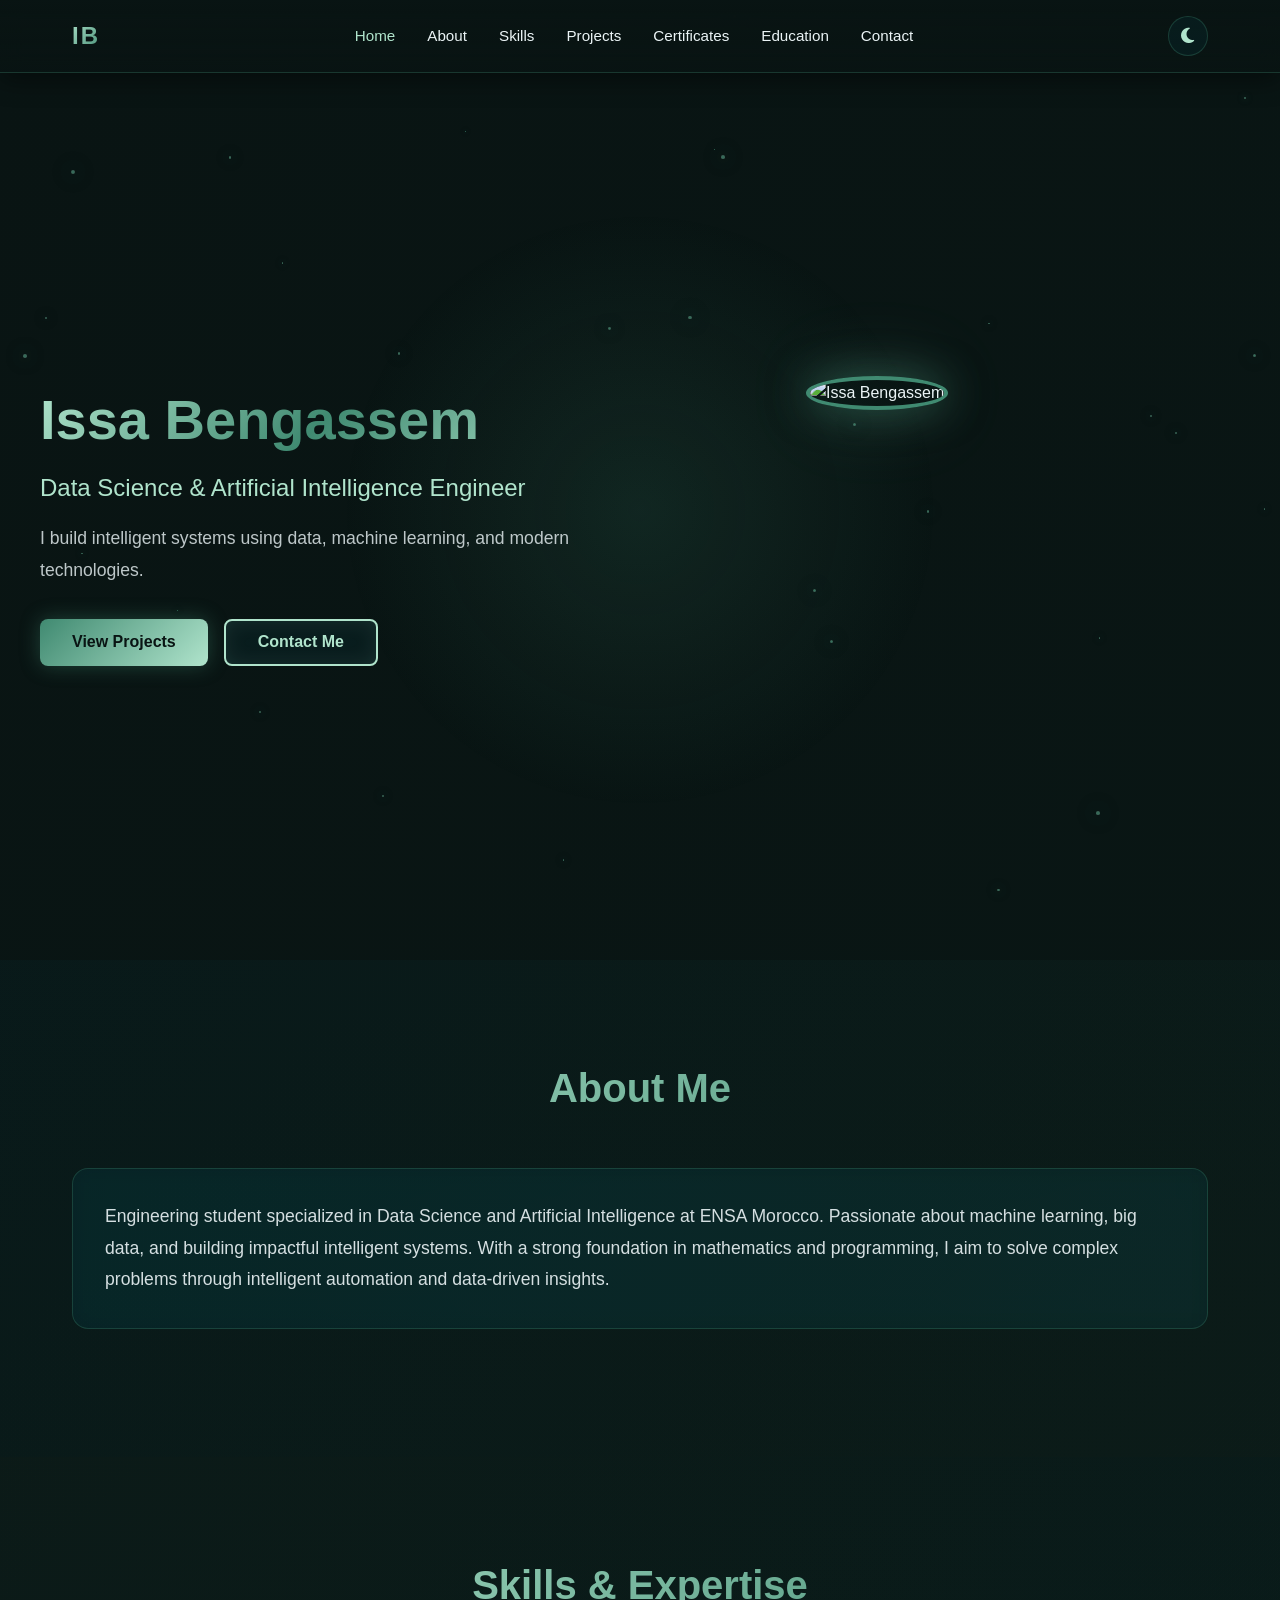
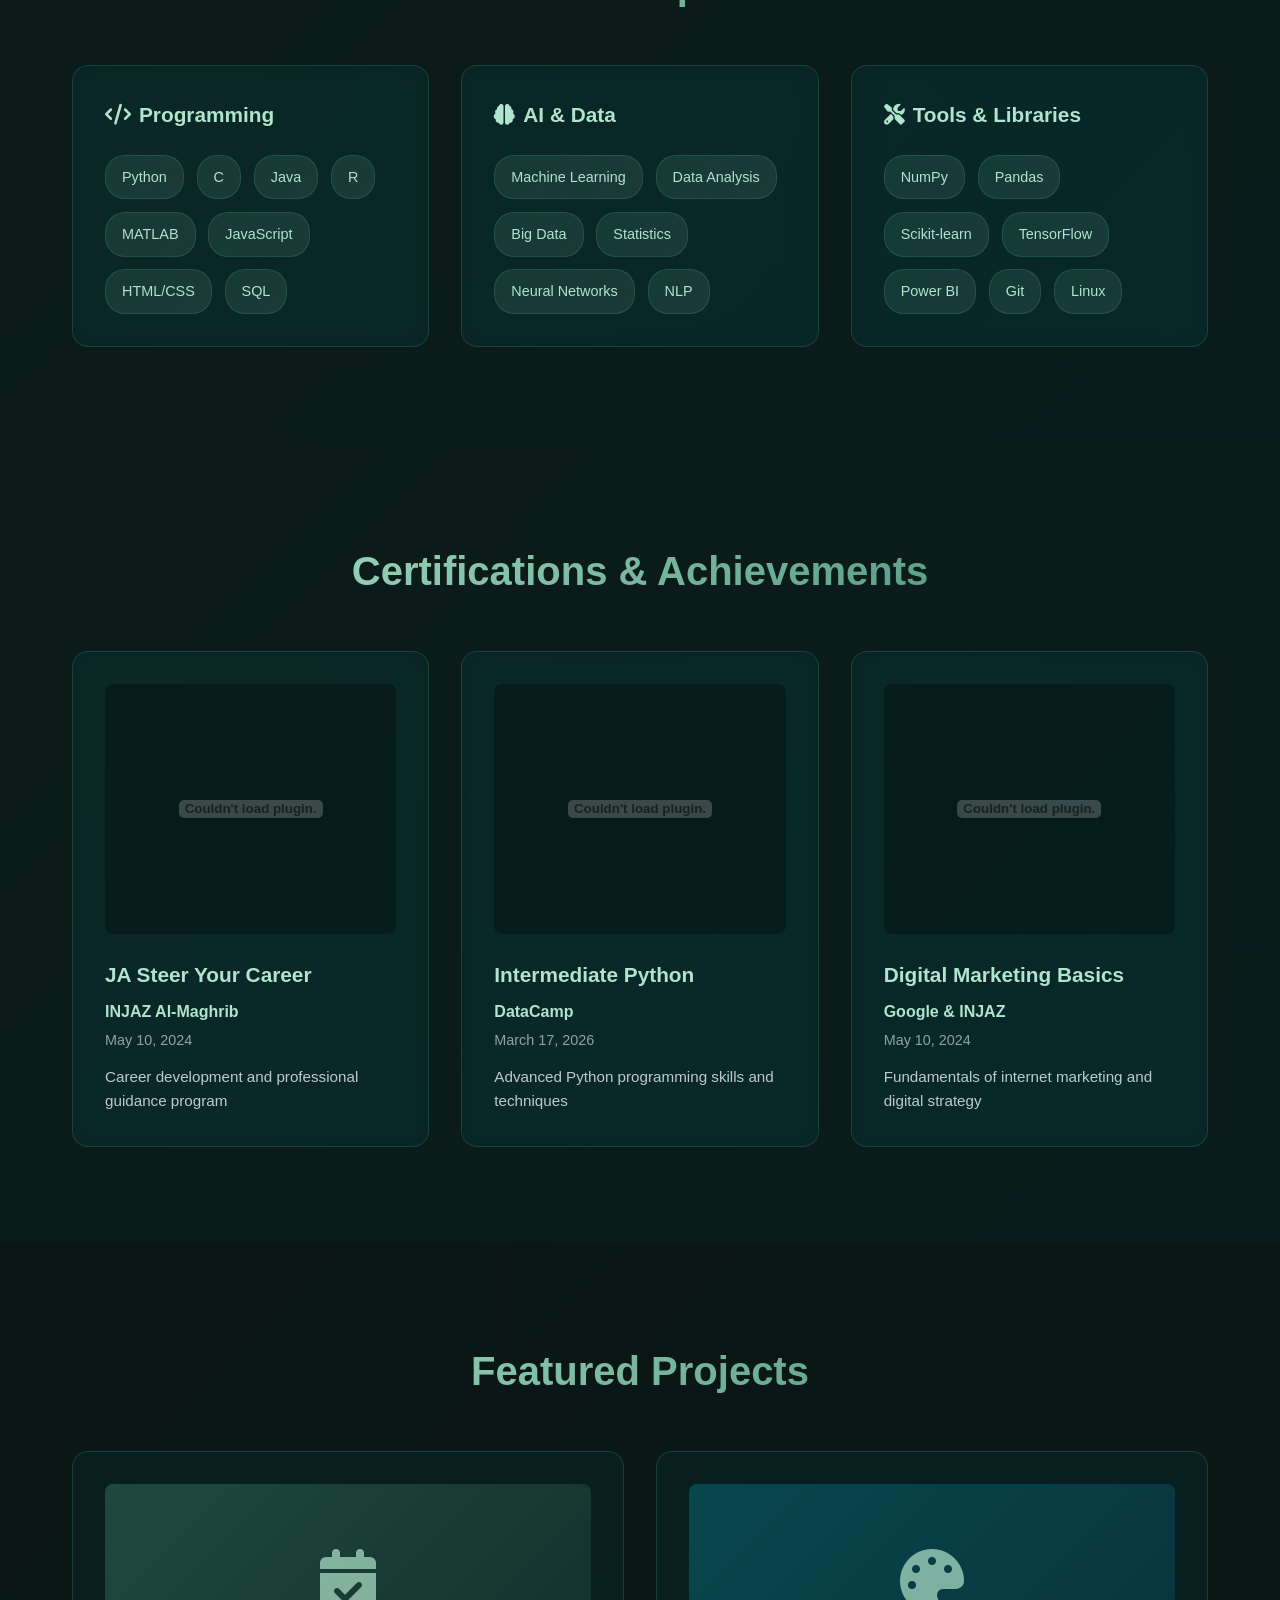
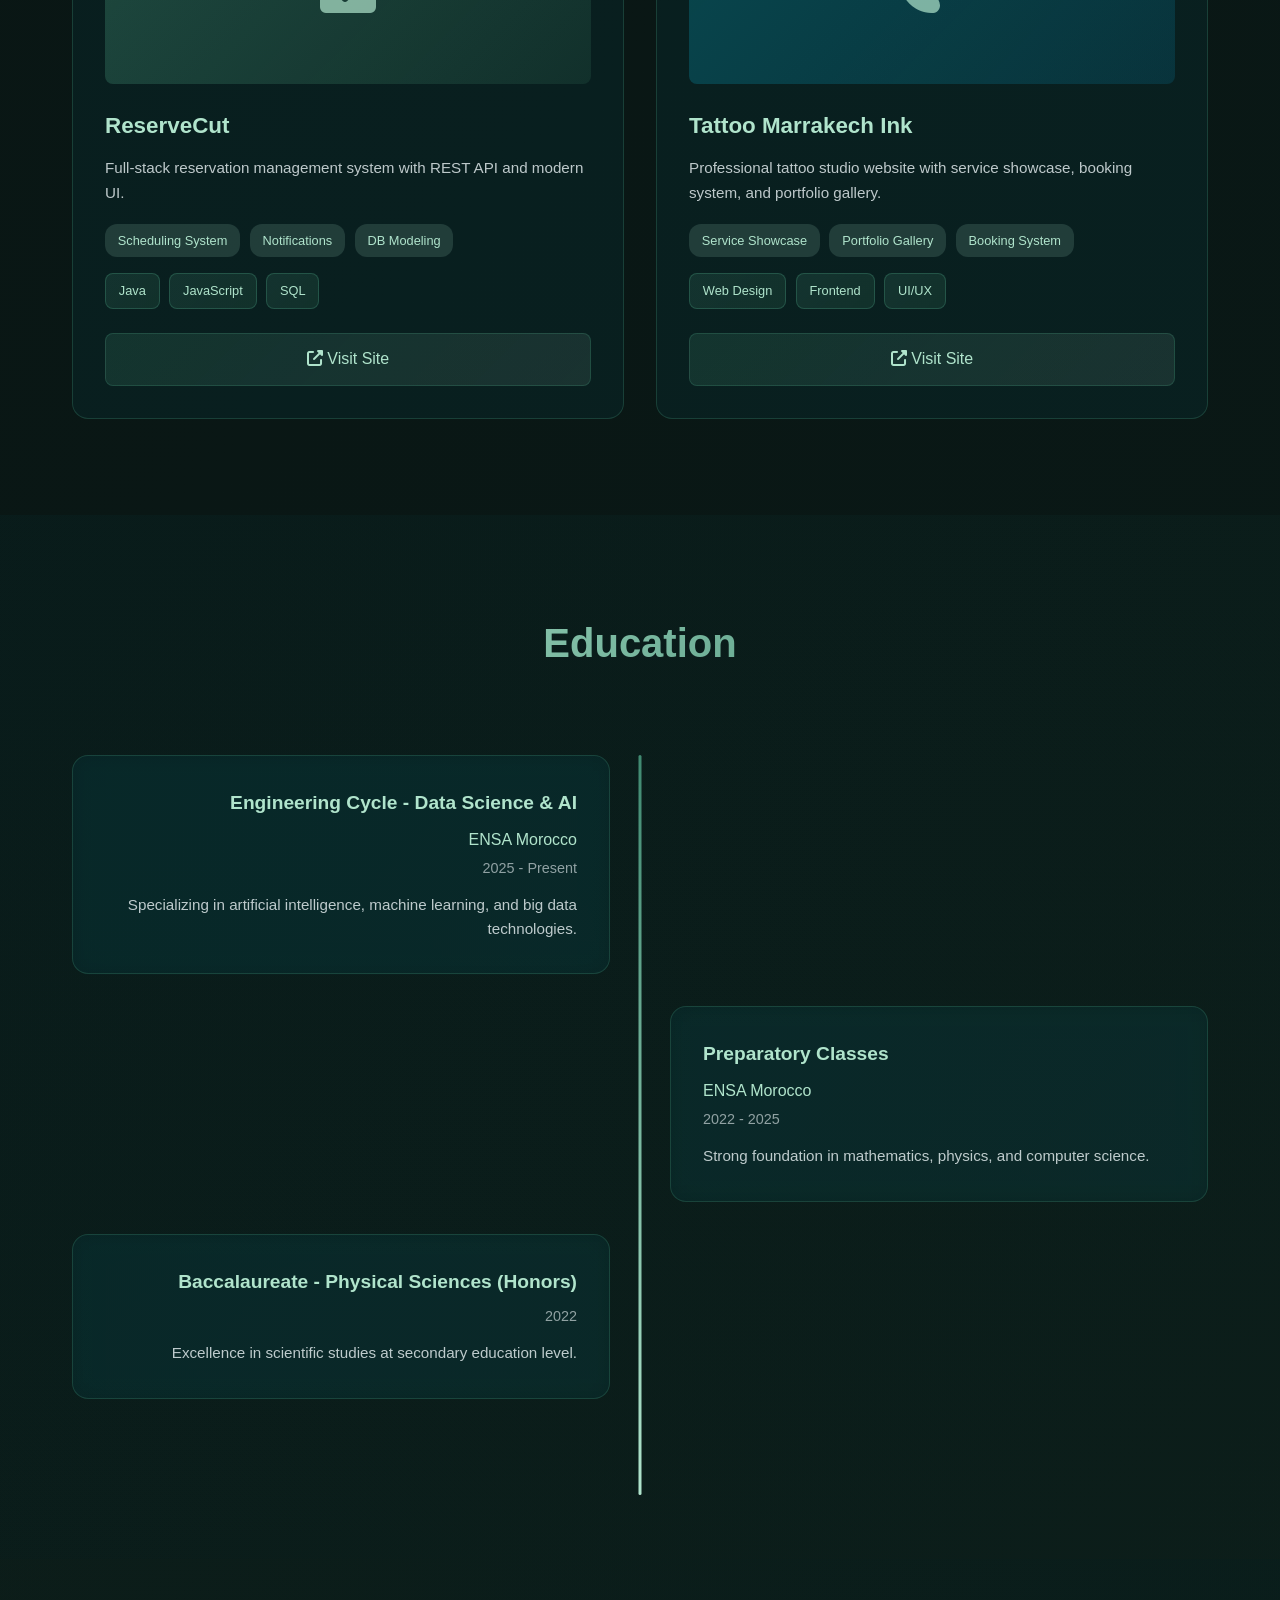
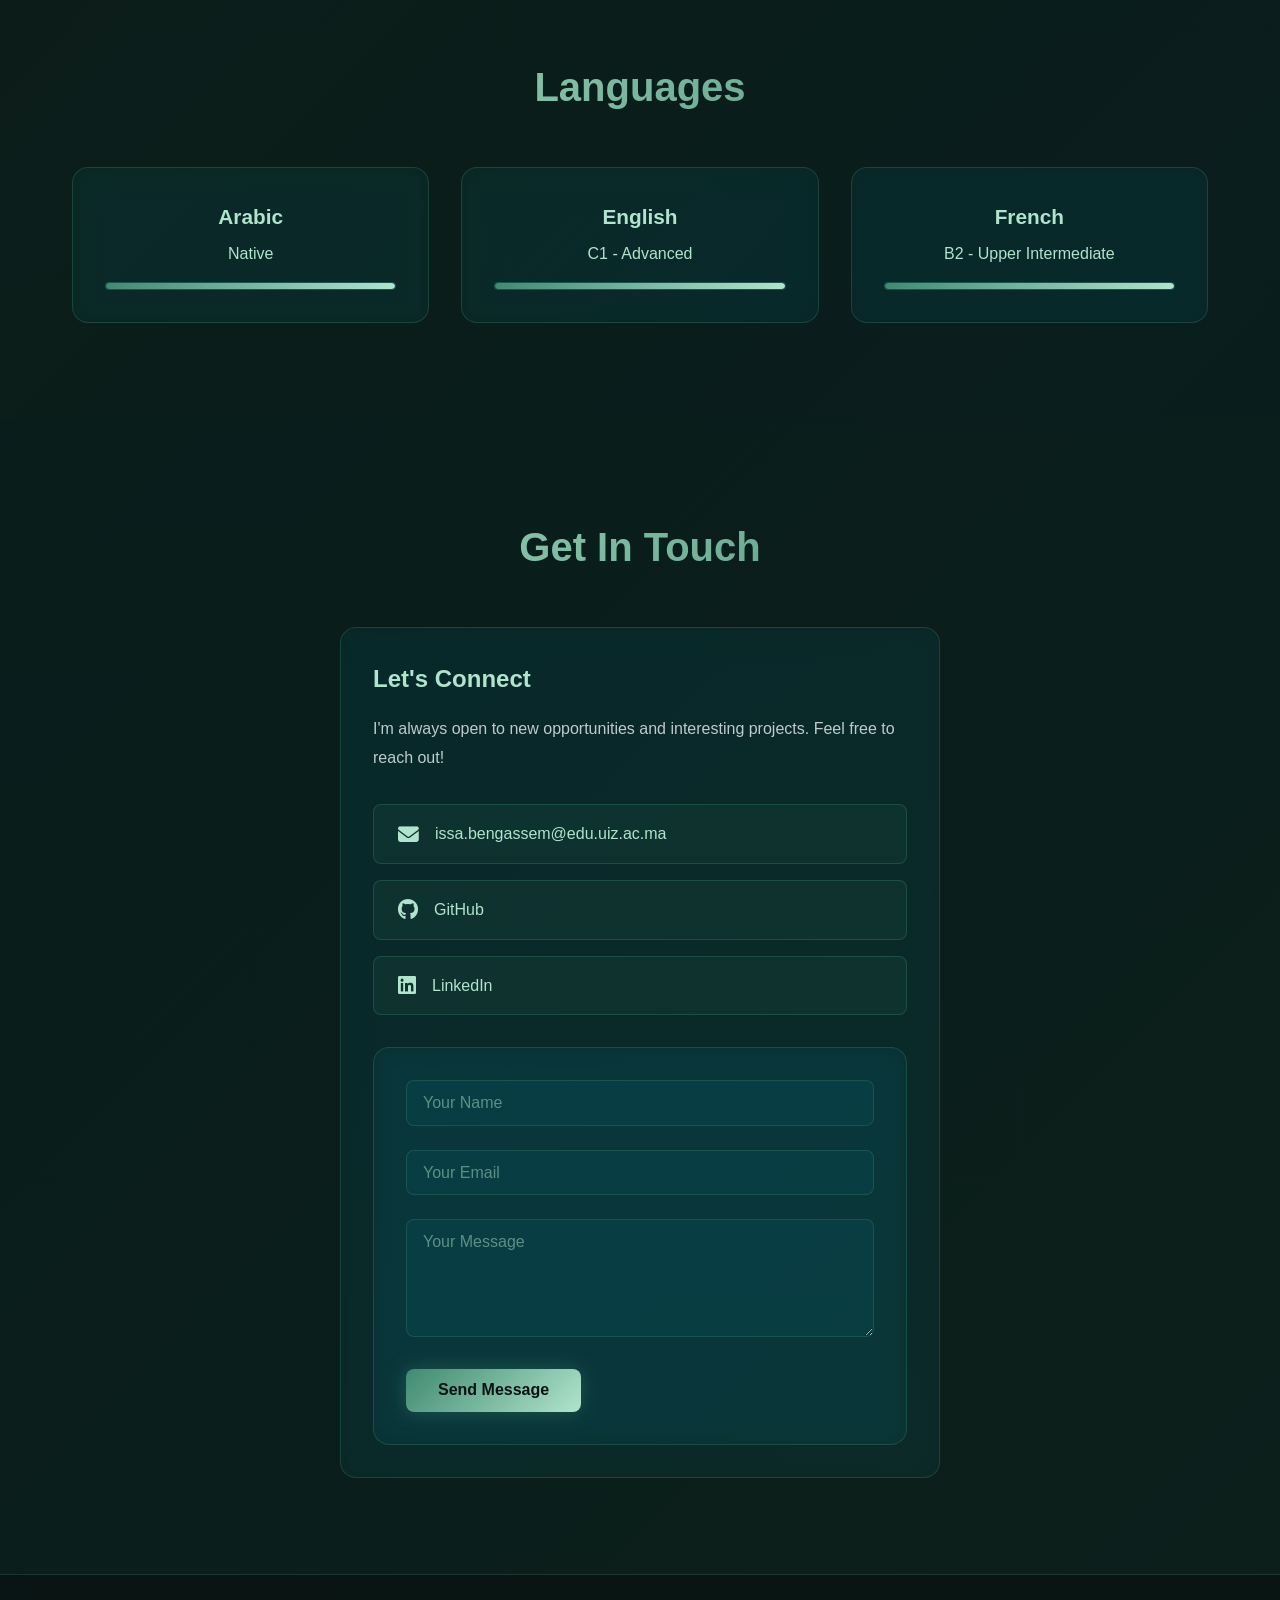
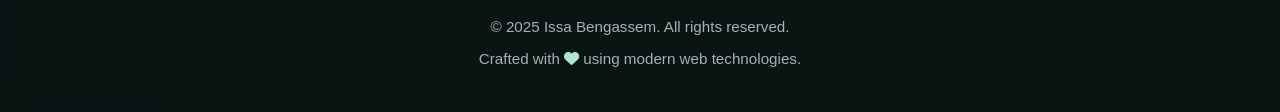
==== index.html @ ab3cf0ef "first commit" ====
<!DOCTYPE html>
<html lang="en">
<head>
    <meta charset="UTF-8">
    <meta name="viewport" content="width=device-width, initial-scale=1.0">
    <title>Issa Bengassem | AI Engineer Portfolio</title>
    <link rel="stylesheet" href="styles.css">
    <link href="https://cdnjs.cloudflare.com/ajax/libs/font-awesome/6.4.0/css/all.min.css" rel="stylesheet">
</head>
<body>
    <!-- Navigation -->
    <nav class="navbar">
        <div class="nav-container">
            <div class="logo">IB</div>
            <ul class="nav-menu">
                <li><a href="#hero" class="nav-link">Home</a></li>
                <li><a href="#about" class="nav-link">About</a></li>
                <li><a href="#skills" class="nav-link">Skills</a></li>
                <li><a href="#projects" class="nav-link">Projects</a></li>
                <li><a href="#certificates" class="nav-link">Certificates</a></li>
                <li><a href="#education" class="nav-link">Education</a></li>
                <li><a href="#contact" class="nav-link">Contact</a></li>
            </ul>
            <div class="theme-toggle">
                <button id="theme-btn" class="theme-btn">
                    <i class="fas fa-moon"></i>
                </button>
            </div>
        </div>
    </nav>

    <!-- Scroll Progress Indicator -->
    <div class="scroll-progress"></div>

    <!-- Particles Background -->
    <div class="particles-container" id="particles"></div>

    <!-- Hero Section -->
    <section id="hero" class="hero">
        <div class="hero-content">
            <div class="hero-text">
                <h1 class="hero-title">
                    <span class="typing-text">Issa Bengassem</span>
                </h1>
                <p class="hero-subtitle">Data Science & Artificial Intelligence Engineer</p>
                <p class="hero-description">I build intelligent systems using data, machine learning, and modern technologies.</p>
                <div class="hero-buttons">
                    <button class="btn btn-primary" onclick="document.getElementById('projects').scrollIntoView({behavior: 'smooth'})">
                        View Projects
                    </button>
                    <button class="btn btn-glass" onclick="document.getElementById('contact').scrollIntoView({behavior: 'smooth'})">
                        Contact Me
                    </button>
                </div>
            </div>
            <div class="hero-visual">
                <div class="profile-image-container">
                    <img src="C:\Users\INSPIRON 5410\Downloads\Gemini_Generated_Image_r1ymhvr1ymhvr1ym.png" alt="Issa Bengassem" class="profile-image">
                </div>
            </div>
        </div>
    </section>

    <!-- About Section -->
    <section id="about" class="section about-section">
        <div class="container">
            <h2 class="section-title">About Me</h2>
            <div class="about-content glass-card">
                <p>Engineering student specialized in Data Science and Artificial Intelligence at ENSA Morocco. Passionate about machine learning, big data, and building impactful intelligent systems. With a strong foundation in mathematics and programming, I aim to solve complex problems through intelligent automation and data-driven insights.</p>
            </div>
        </div>
    </section>

    <!-- Skills Section -->
    <section id="skills" class="section skills-section">
        <div class="container">
            <h2 class="section-title">Skills & Expertise</h2>
            <div class="skills-grid">
                <!-- Programming -->
                <div class="skill-category glass-card">
                    <h3><i class="fas fa-code"></i> Programming</h3>
                    <div class="skill-items">
                        <span class="skill-badge">Python</span>
                        <span class="skill-badge">C</span>
                        <span class="skill-badge">Java</span>
                        <span class="skill-badge">R</span>
                        <span class="skill-badge">MATLAB</span>
                        <span class="skill-badge">JavaScript</span>
                        <span class="skill-badge">HTML/CSS</span>
                        <span class="skill-badge">SQL</span>
                    </div>
                </div>

                <!-- AI & Data -->
                <div class="skill-category glass-card">
                    <h3><i class="fas fa-brain"></i> AI & Data</h3>
                    <div class="skill-items">
                        <span class="skill-badge">Machine Learning</span>
                        <span class="skill-badge">Data Analysis</span>
                        <span class="skill-badge">Big Data</span>
                        <span class="skill-badge">Statistics</span>
                        <span class="skill-badge">Neural Networks</span>
                        <span class="skill-badge">NLP</span>
                    </div>
                </div>

                <!-- Tools -->
                <div class="skill-category glass-card">
                    <h3><i class="fas fa-tools"></i> Tools & Libraries</h3>
                    <div class="skill-items">
                        <span class="skill-badge">NumPy</span>
                        <span class="skill-badge">Pandas</span>
                        <span class="skill-badge">Scikit-learn</span>
                        <span class="skill-badge">TensorFlow</span>
                        <span class="skill-badge">Power BI</span>
                        <span class="skill-badge">Git</span>
                        <span class="skill-badge">Linux</span>
                    </div>
                </div>
            </div>
        </div>
    </section>

    <!-- Certificates Section -->
    <section id="certificates" class="section certificates-section">
        <div class="container">
            <h2 class="section-title">Certifications & Achievements</h2>
            <div class="certificates-grid">
                <!-- Certificate 1 -->
                <div class="certificate-card glass-card">
                    <div class="certificate-image">
                        <embed src="C:\Users\INSPIRON 5410\OneDrive\Images\Documents\Certificate_injaz.pdf" type="application/pdf" />
                    </div>
                    <div class="certificate-info">
                        <h3>JA Steer Your Career</h3>
                        <p class="certificate-issuer">INJAZ Al-Maghrib</p>
                        <p class="certificate-date">May 10, 2024</p>
                        <p class="certificate-desc">Career development and professional guidance program</p>
                    </div>
                </div>

                <!-- Certificate 2 -->
                <div class="certificate-card glass-card">
                    <div class="certificate-image">
                        <embed src="C:\Users\INSPIRON 5410\OneDrive\Images\Documents\certificate_py_interm.pdf" type="application/pdf" />
                    </div>
                    <div class="certificate-info">
                        <h3>Intermediate Python</h3>
                        <p class="certificate-issuer">DataCamp</p>
                        <p class="certificate-date">March 17, 2026</p>
                        <p class="certificate-desc">Advanced Python programming skills and techniques</p>
                    </div>
                </div>

                <!-- Certificate 3 -->
                <div class="certificate-card glass-card">
                    <div class="certificate-image">
                        <embed src="C:\Users\INSPIRON 5410\OneDrive\Images\Documents\Certificate _Maharat_Min_Google.pdf" type="application/pdf" />
                    </div>
                    <div class="certificate-info">
                        <h3>Digital Marketing Basics</h3>
                        <p class="certificate-issuer">Google & INJAZ</p>
                        <p class="certificate-date">May 10, 2024</p>
                        <p class="certificate-desc">Fundamentals of internet marketing and digital strategy</p>
                    </div>
                </div>
            </div>
        </div>
    </section>

    <!-- Projects Section -->
    <section id="projects" class="section projects-section">
        <div class="container">
            <h2 class="section-title">Featured Projects</h2>
            <div class="projects-grid">
                <!-- Project Card 1 -->
                <div class="project-card glass-card">
                    <div class="project-image project-image-1">
                        <div class="project-icon">
                            <i class="fas fa-calendar-check"></i>
                        </div>
                    </div>
                    <div class="project-content">
                        <h3>ReserveCut</h3>
                        <p>Full-stack reservation management system with REST API and modern UI.</p>
                        <div class="project-features">
                            <span class="feature">Scheduling System</span>
                            <span class="feature">Notifications</span>
                            <span class="feature">DB Modeling</span>
                        </div>
                        <div class="project-tech">
                            <span class="tech-badge">Java</span>
                            <span class="tech-badge">JavaScript</span>
                            <span class="tech-badge">SQL</span>
                        </div>
                        <div class="project-links">
                            <a href="https://reservecut.me" target="_blank" class="project-link">
                                <i class="fas fa-external-link-alt"></i> Visit Site
                            </a>
                        </div>
                    </div>
                </div>

                <!-- Project Card 2 -->
                <div class="project-card glass-card">
                    <div class="project-image project-image-2">
                        <div class="project-icon">
                            <i class="fas fa-palette"></i>
                        </div>
                    </div>
                    <div class="project-content">
                        <h3>Tattoo Marrakech Ink</h3>
                        <p>Professional tattoo studio website with service showcase, booking system, and portfolio gallery.</p>
                        <div class="project-features">
                            <span class="feature">Service Showcase</span>
                            <span class="feature">Portfolio Gallery</span>
                            <span class="feature">Booking System</span>
                        </div>
                        <div class="project-tech">
                            <span class="tech-badge">Web Design</span>
                            <span class="tech-badge">Frontend</span>
                            <span class="tech-badge">UI/UX</span>
                        </div>
                        <div class="project-links">
                            <a href="https://tattomarrakechink.store/" target="_blank" class="project-link">
                                <i class="fas fa-external-link-alt"></i> Visit Site
                            </a>
                        </div>
                    </div>
                </div>
            </div>
        </div>
    </section>

    <!-- Education Section -->
    <section id="education" class="section education-section">
        <div class="container">
            <h2 class="section-title">Education</h2>
            <div class="education-timeline">
                <div class="timeline-item glass-card">
                    <div class="timeline-marker"></div>
                    <div class="timeline-content">
                        <h3>Engineering Cycle - Data Science & AI</h3>
                        <p class="institution">ENSA Morocco</p>
                        <p class="date">2025 - Present</p>
                        <p class="description">Specializing in artificial intelligence, machine learning, and big data technologies.</p>
                    </div>
                </div>

                <div class="timeline-item glass-card">
                    <div class="timeline-marker"></div>
                    <div class="timeline-content">
                        <h3>Preparatory Classes</h3>
                        <p class="institution">ENSA Morocco</p>
                        <p class="date">2022 - 2025</p>
                        <p class="description">Strong foundation in mathematics, physics, and computer science.</p>
                    </div>
                </div>

                <div class="timeline-item glass-card">
                    <div class="timeline-marker"></div>
                    <div class="timeline-content">
                        <h3>Baccalaureate - Physical Sciences (Honors)</h3>
                        <p class="date">2022</p>
                        <p class="description">Excellence in scientific studies at secondary education level.</p>
                    </div>
                </div>
            </div>
        </div>
    </section>

    <!-- Languages Section -->
    <section id="languages" class="section languages-section">
        <div class="container">
            <h2 class="section-title">Languages</h2>
            <div class="languages-grid">
                <div class="language-card glass-card">
                    <h3>Arabic</h3>
                    <p class="proficiency">Native</p>
                    <div class="proficiency-bar">
                        <div class="proficiency-fill" style="width: 100%"></div>
                    </div>
                </div>
                <div class="language-card glass-card">
                    <h3>English</h3>
                    <p class="proficiency">C1 - Advanced</p>
                    <div class="proficiency-bar">
                        <div class="proficiency-fill" style="width: 90%"></div>
                    </div>
                </div>
                <div class="language-card glass-card">
                    <h3>French</h3>
                    <p class="proficiency">B2 - Upper Intermediate</p>
                    <div class="proficiency-bar">
                        <div class="proficiency-fill" style="width: 80%"></div>
                    </div>
                </div>
            </div>
        </div>
    </section>

    <!-- Contact Section -->
    <section id="contact" class="section contact-section">
        <div class="container">
            <h2 class="section-title">Get In Touch</h2>
            <div class="contact-content">
                <div class="contact-card glass-card">
                    <h3>Let's Connect</h3>
                    <p>I'm always open to new opportunities and interesting projects. Feel free to reach out!</p>
                    
                    <div class="contact-methods">
                        <a href="mailto:issa.bengassem@edu.uiz.ac.ma" class="contact-method">
                            <i class="fas fa-envelope"></i>
                            <span>issa.bengassem@edu.uiz.ac.ma</span>
                        </a>
                        <a href="https://github.com/issabengassem" target="_blank" class="contact-method">
                            <i class="fab fa-github"></i>
                            <span>GitHub</span>
                        </a>
                        <a href="https://www.linkedin.com/in/issa-bengassem-0b6713334" target="_blank" class="contact-method">
                            <i class="fab fa-linkedin"></i>
                            <span>LinkedIn</span>
                        </a>
                    </div>

                    <form class="contact-form glass-card" id="contact-form">
                        <div class="form-group">
                            <input type="text" id="name" placeholder="Your Name" required>
                        </div>
                        <div class="form-group">
                            <input type="email" id="email" placeholder="Your Email" required>
                        </div>
                        <div class="form-group">
                            <textarea id="message" placeholder="Your Message" rows="5" required></textarea>
                        </div>
                        <button type="submit" class="btn btn-primary">Send Message</button>
                    </form>
                </div>
            </div>
        </div>
    </section>

    <!-- Footer -->
    <footer class="footer">
        <div class="footer-content">
            <p>&copy; 2025 Issa Bengassem. All rights reserved.</p>
            <p>Crafted with <i class="fas fa-heart"></i> using modern web technologies.</p>
        </div>
    </footer>

    <script src="script.js"></script>
</body>
</html>
---- styles.css ----
/* ============================================
   ROOT VARIABLES & DESIGN TOKENS
   ============================================ */

:root {
    /* Colors */
    --bg-dark: #091413;
    --bg-darker: #050A0A;
    --primary: #408A71;
    --secondary: #285A48;
    --accent: #B0E4CC;
    --accent-light: #D4F1E8;
    --color-1: #09637E;
    --color-2: #088395;
    --color-3: #7AB2B2;
    --color-4: #EBF4F6;
    
    /* Glass Effect */
    --glass-bg: rgba(8, 131, 149, 0.08);
    --glass-blur: 12px;
    --glass-border: rgba(64, 138, 113, 0.3);
    
    /* Fonts */
    --font-primary: 'Inter', -apple-system, BlinkMacSystemFont, 'Segoe UI', sans-serif;
    --font-secondary: 'Poppins', sans-serif;
    --font-code: 'JetBrains Mono', monospace;
    
    /* Spacing */
    --spacing-xs: 0.5rem;
    --spacing-sm: 1rem;
    --spacing-md: 1.5rem;
    --spacing-lg: 2rem;
    --spacing-xl: 3rem;
    --spacing-xxl: 4rem;
    
    /* Border Radius */
    --radius-sm: 8px;
    --radius-md: 16px;
    --radius-lg: 24px;
    
    /* Transitions */
    --trans-fast: 150ms cubic-bezier(0.4, 0, 0.2, 1);
    --trans-normal: 300ms cubic-bezier(0.4, 0, 0.2, 1);
    --trans-slow: 500ms cubic-bezier(0.4, 0, 0.2, 1);
    
    /* Shadows */
    --shadow-sm: 0 2px 8px rgba(0, 0, 0, 0.3);
    --shadow-md: 0 8px 24px rgba(0, 0, 0, 0.4);
    --shadow-lg: 0 16px 40px rgba(0, 0, 0, 0.5);
    --glow: 0 0 20px rgba(64, 138, 113, 0.3), 0 0 40px rgba(176, 228, 204, 0.1);
}

/* Dark Mode (Default) */
[data-theme="dark"] {
    --bg: var(--bg-dark);
    --text-primary: #EBF4F6;
    --text-secondary: #B0E4CC;
    --surface: rgba(8, 29, 25, 0.6);
}

/* Light Mode */
[data-theme="light"] {
    --bg: #F5F7F6;
    --text-primary: #091413;
    --text-secondary: #408A71;
    --surface: rgba(176, 228, 204, 0.15);
    --glass-bg: rgba(64, 138, 113, 0.05);
}

/* ============================================
   GLOBAL STYLES
   ============================================ */

* {
    margin: 0;
    padding: 0;
    box-sizing: border-box;
}

html {
    scroll-behavior: smooth;
    --bg: var(--bg-dark);
    --text-primary: #EBF4F6;
    --text-secondary: #B0E4CC;
    --surface: rgba(8, 29, 25, 0.6);
}

body {
    font-family: var(--font-primary);
    background: linear-gradient(135deg, var(--bg) 0%, #0a1a17 100%);
    color: var(--text-primary);
    line-height: 1.6;
    overflow-x: hidden;
    position: relative;
}

/* Scrollbar Styling */
::-webkit-scrollbar {
    width: 10px;
}

::-webkit-scrollbar-track {
    background: rgba(8, 131, 149, 0.1);
}

::-webkit-scrollbar-thumb {
    background: var(--primary);
    border-radius: 5px;
}

::-webkit-scrollbar-thumb:hover {
    background: var(--accent);
}

/* ============================================
   NAVIGATION BAR
   ============================================ */

.navbar {
    position: fixed;
    top: 0;
    width: 100%;
    z-index: 1000;
    backdrop-filter: blur(var(--glass-blur));
    background: linear-gradient(180deg, rgba(9, 20, 19, 0.95) 0%, rgba(9, 20, 19, 0.7) 100%);
    border-bottom: 1px solid var(--glass-border);
    box-shadow: var(--shadow-md);
}

.nav-container {
    max-width: 1200px;
    margin: 0 auto;
    padding: 1rem 2rem;
    display: flex;
    justify-content: space-between;
    align-items: center;
}

.logo {
    font-size: 1.5rem;
    font-weight: 700;
    background: linear-gradient(135deg, var(--accent) 0%, var(--primary) 100%);
    -webkit-background-clip: text;
    -webkit-text-fill-color: transparent;
    background-clip: text;
    letter-spacing: 2px;
}

.nav-menu {
    display: flex;
    list-style: none;
    gap: 2rem;
}

.nav-link {
    color: var(--text-primary);
    text-decoration: none;
    font-size: 0.95rem;
    font-weight: 500;
    transition: all var(--trans-fast);
    position: relative;
}

.nav-link::after {
    content: '';
    position: absolute;
    bottom: -5px;
    left: 0;
    width: 0;
    height: 2px;
    background: linear-gradient(90deg, var(--primary), var(--accent));
    transition: width var(--trans-normal);
}

.nav-link:hover::after {
    width: 100%;
}

.nav-link:hover {
    color: var(--accent);
    text-shadow: 0 0 10px rgba(176, 228, 204, 0.5);
}

.theme-btn {
    background: var(--glass-bg);
    border: 1px solid var(--glass-border);
    color: var(--accent);
    width: 40px;
    height: 40px;
    border-radius: 50%;
    cursor: pointer;
    display: flex;
    align-items: center;
    justify-content: center;
    transition: all var(--trans-normal);
    font-size: 1.1rem;
}

.theme-btn:hover {
    background: rgba(64, 138, 113, 0.2);
    box-shadow: var(--glow);
}

/* ============================================
   SCROLL PROGRESS INDICATOR
   ============================================ */

.scroll-progress {
    position: fixed;
    top: 0;
    left: 0;
    height: 3px;
    background: linear-gradient(90deg, var(--primary), var(--accent));
    z-index: 999;
    width: 0%;
    transition: width var(--trans-fast);
    box-shadow: 0 0 15px rgba(176, 228, 204, 0.5);
}

/* ============================================
   PARTICLES BACKGROUND
   ============================================ */

.particles-container {
    position: fixed;
    top: 0;
    left: 0;
    width: 100%;
    height: 100%;
    pointer-events: none;
    z-index: 0;
}

.particle {
    position: absolute;
    pointer-events: none;
}

/* ============================================
   GENERAL COMPONENTS
   ============================================ */

.container {
    max-width: 1200px;
    margin: 0 auto;
    padding: 0 2rem;
}

.section {
    padding: 6rem 0;
    position: relative;
    z-index: 1;
}

.section-title {
    font-size: 2.5rem;
    font-weight: 700;
    text-align: center;
    margin-bottom: 3rem;
    background: linear-gradient(135deg, var(--accent) 0%, var(--primary) 100%);
    -webkit-background-clip: text;
    -webkit-text-fill-color: transparent;
    background-clip: text;
    animation: fadeInUp 0.8s ease-out;
}

/* Glass Card Style */
.glass-card {
    background: var(--glass-bg);
    backdrop-filter: blur(var(--glass-blur));
    border: 1px solid var(--glass-border);
    border-radius: var(--radius-md);
    padding: var(--spacing-lg);
    transition: all var(--trans-normal);
    position: relative;
    overflow: hidden;
}

.glass-card::before {
    content: '';
    position: absolute;
    top: -50%;
    right: -50%;
    width: 100%;
    height: 100%;
    background: radial-gradient(circle, rgba(176, 228, 204, 0.1) 0%, transparent 70%);
    opacity: 0;
    transition: opacity var(--trans-normal);
}

.glass-card:hover::before {
    opacity: 1;
}

.glass-card:hover {
    border-color: rgba(176, 228, 204, 0.5);
    box-shadow: var(--glow);
    transform: translateY(-5px);
}

/* Buttons */
.btn {
    padding: 0.8rem 2rem;
    border: none;
    border-radius: var(--radius-sm);
    font-family: var(--font-primary);
    font-weight: 600;
    cursor: pointer;
    transition: all var(--trans-normal);
    display: inline-flex;
    align-items: center;
    gap: 0.5rem;
    font-size: 1rem;
    text-decoration: none;
}

.btn-primary {
    background: linear-gradient(135deg, var(--primary) 0%, var(--accent) 100%);
    color: var(--bg-dark);
    box-shadow: 0 0 20px rgba(64, 138, 113, 0.4);
}

.btn-primary:hover {
    box-shadow: 0 0 40px rgba(64, 138, 113, 0.6);
    transform: translateY(-2px);
}

.btn-glass {
    background: var(--glass-bg);
    color: var(--accent);
    border: 2px solid var(--accent);
    box-shadow: inset 0 0 20px rgba(176, 228, 204, 0.1);
}

.btn-glass:hover {
    background: rgba(176, 228, 204, 0.15);
    box-shadow: inset 0 0 20px rgba(176, 228, 204, 0.2), var(--glow);
    transform: translateY(-2px);
}

/* ============================================
   HERO SECTION
   ============================================ */

.hero {
    min-height: 100vh;
    display: flex;
    align-items: center;
    justify-content: center;
    padding: 6rem 2rem 4rem;
    position: relative;
    overflow: hidden;
    margin-top: 60px;
}

.hero::before {
    content: '';
    position: absolute;
    top: 50%;
    left: 50%;
    transform: translate(-50%, -50%);
    width: 600px;
    height: 600px;
    background: radial-gradient(circle, rgba(64, 138, 113, 0.15) 0%, transparent 70%);
    blur: 100px;
    animation: float 6s ease-in-out infinite;
}

.hero-content {
    max-width: 1200px;
    display: grid;
    grid-template-columns: 1fr 1fr;
    gap: 4rem;
    align-items: center;
    position: relative;
    z-index: 2;
}

.hero-text {
    animation: fadeInLeft 0.8s ease-out;
}

.hero-title {
    font-size: 3.5rem;
    font-weight: 700;
    line-height: 1.2;
    margin-bottom: 1rem;
    background: linear-gradient(135deg, var(--accent) 0%, var(--primary) 50%, var(--accent) 100%);
    -webkit-background-clip: text;
    -webkit-text-fill-color: transparent;
    background-clip: text;
}

.typing-text {
    display: inline-block;
}

.hero-subtitle {
    font-size: 1.5rem;
    color: var(--text-secondary);
    margin-bottom: 1rem;
    font-weight: 500;
}

.hero-description {
    font-size: 1.1rem;
    color: rgba(235, 244, 246, 0.8);
    margin-bottom: 2rem;
    line-height: 1.8;
}

.hero-buttons {
    display: flex;
    gap: 1rem;
    flex-wrap: wrap;
}

.hero-visual {
    position: relative;
    height: 400px;
    animation: fadeInRight 0.8s ease-out;
    display: flex;
    align-items: center;
    justify-content: center;
}

.profile-image-container {
    position: relative;
    width: 300px;
    height: 300px;
    animation: float 4s ease-in-out infinite;
}

.profile-image {
    width: 100%;
    height: 100%;
    border-radius: 50%;
    object-fit: cover;
    border: 4px solid var(--primary);
    box-shadow: 0 0 40px rgba(64, 138, 113, 0.5), 0 0 80px rgba(176, 228, 204, 0.2);
    transition: all var(--trans-normal);
}

.profile-image:hover {
    box-shadow: 0 0 60px rgba(64, 138, 113, 0.8), 0 0 120px rgba(176, 228, 204, 0.4);
    transform: scale(1.05);
}

.floating-card {
    position: absolute;
    width: 150px;
    height: 200px;
    background: var(--glass-bg);
    backdrop-filter: blur(var(--glass-blur));
    border: 1px solid var(--glass-border);
    border-radius: var(--radius-md);
    box-shadow: var(--glow);
}

.card-1 {
    top: 20px;
    left: 20px;
    animation: float 4s ease-in-out infinite;
}

.card-2 {
    top: 100px;
    right: 40px;
    animation: float 5s ease-in-out infinite reverse;
}

.card-3 {
    bottom: 40px;
    left: 50%;
    animation: float 6s ease-in-out infinite;
}

/* ============================================
   ABOUT SECTION
   ============================================ */

.about-section {
    background: linear-gradient(135deg, rgba(8, 131, 149, 0.05) 0%, rgba(64, 138, 113, 0.05) 100%);
}

.about-content {
    font-size: 1.1rem;
    line-height: 1.8;
    color: rgba(235, 244, 246, 0.9);
    margin-bottom: 2rem;
    animation: fadeInUp 0.8s ease-out;
}

/* About stats removed */

/* ============================================
   SKILLS SECTION
   ============================================ */

.skills-section {
    background: linear-gradient(135deg, rgba(64, 138, 113, 0.05) 0%, rgba(8, 131, 149, 0.05) 100%);
}

.skills-grid {
    display: grid;
    grid-template-columns: repeat(auto-fit, minmax(300px, 1fr));
    gap: 2rem;
}

.skill-category {
    animation: fadeInUp 0.8s ease-out;
}

.skill-category h3 {
    font-size: 1.3rem;
    margin-bottom: 1.5rem;
    color: var(--accent);
    display: flex;
    align-items: center;
    gap: 0.5rem;
}

.skill-items {
    display: flex;
    flex-wrap: wrap;
    gap: 0.8rem;
}

.skill-badge {
    background: linear-gradient(135deg, rgba(64, 138, 113, 0.2), rgba(176, 228, 204, 0.1));
    border: 1px solid var(--glass-border);
    color: var(--accent);
    padding: 0.6rem 1rem;
    border-radius: 20px;
    font-size: 0.9rem;
    font-weight: 500;
    transition: all var(--trans-normal);
    cursor: default;
}

.skill-badge:hover {
    background: linear-gradient(135deg, rgba(64, 138, 113, 0.4), rgba(176, 228, 204, 0.2));
    box-shadow: 0 0 15px rgba(64, 138, 113, 0.3);
    transform: translateY(-2px);
}

/* ============================================
   PROJECTS SECTION
   ============================================ */

.projects-grid {
    display: grid;
    grid-template-columns: repeat(auto-fit, minmax(320px, 1fr));
    gap: 2rem;
}

.project-card {
    display: flex;
    flex-direction: column;
    animation: fadeInUp 0.8s ease-out;
    position: relative;
}

.project-image {
    width: 100%;
    height: 200px;
    background: linear-gradient(135deg, rgba(64, 138, 113, 0.3) 0%, rgba(8, 131, 149, 0.2) 100%);
    border-radius: var(--radius-sm);
    margin-bottom: 1.5rem;
    overflow: hidden;
    position: relative;
    display: flex;
    align-items: center;
    justify-content: center;
}

.project-image-1 {
    background: linear-gradient(135deg, rgba(64, 138, 113, 0.4) 0%, rgba(40, 90, 72, 0.3) 100%);
}

.project-image-2 {
    background: linear-gradient(135deg, rgba(8, 131, 149, 0.4) 0%, rgba(9, 99, 126, 0.3) 100%);
}

.project-icon {
    font-size: 4rem;
    color: rgba(176, 228, 204, 0.7);
    text-align: center;
    animation: float 3s ease-in-out infinite;
    transition: all var(--trans-normal);
}

.project-card:hover .project-icon {
    color: rgba(176, 228, 204, 1);
    font-size: 4.5rem;
}

.project-image::after {
    content: '';
    position: absolute;
    top: 0;
    left: 0;
    right: 0;
    bottom: 0;
    background: radial-gradient(circle at 50% 50%, rgba(176, 228, 204, 0.1) 0%, transparent 70%);
    opacity: 0;
    transition: opacity var(--trans-normal);
}

.project-card:hover .project-image::after {
    opacity: 1;
}

.project-content h3 {
    font-size: 1.4rem;
    margin-bottom: 0.8rem;
    color: var(--accent);
}

.project-content > p {
    color: rgba(235, 244, 246, 0.8);
    margin-bottom: 1.2rem;
    font-size: 0.95rem;
}

.project-features {
    display: flex;
    flex-wrap: wrap;
    gap: 0.6rem;
    margin-bottom: 1rem;
}

.feature {
    background: rgba(176, 228, 204, 0.15);
    color: var(--accent);
    padding: 0.4rem 0.8rem;
    border-radius: 12px;
    font-size: 0.8rem;
    font-weight: 500;
}

.project-tech {
    display: flex;
    flex-wrap: wrap;
    gap: 0.6rem;
    margin-bottom: 1.5rem;
}

.tech-badge {
    background: linear-gradient(135deg, rgba(64, 138, 113, 0.2), rgba(40, 90, 72, 0.3));
    border: 1px solid rgba(64, 138, 113, 0.4);
    color: var(--text-secondary);
    padding: 0.4rem 0.8rem;
    border-radius: 8px;
    font-size: 0.8rem;
    font-weight: 500;
}

.project-links {
    display: flex;
    gap: 1rem;
    margin-top: auto;
}

.project-link {
    flex: 1;
    padding: 0.8rem;
    background: linear-gradient(135deg, rgba(64, 138, 113, 0.2), rgba(176, 228, 204, 0.1));
    border: 1px solid var(--glass-border);
    border-radius: var(--radius-sm);
    color: var(--accent);
    text-decoration: none;
    text-align: center;
    transition: all var(--trans-normal);
    font-weight: 500;
}

.project-link:hover {
    background: linear-gradient(135deg, rgba(64, 138, 113, 0.4), rgba(176, 228, 204, 0.2));
    box-shadow: 0 0 15px rgba(64, 138, 113, 0.3);
    transform: translateY(-2px);
}

/* ============================================
   CERTIFICATES SECTION
   ============================================ */

.certificates-section {
    background: linear-gradient(135deg, rgba(64, 138, 113, 0.05) 0%, rgba(8, 131, 149, 0.05) 100%);
}

.certificates-grid {
    display: grid;
    grid-template-columns: repeat(auto-fit, minmax(300px, 1fr));
    gap: 2rem;
}

.certificate-card {
    display: flex;
    flex-direction: column;
    animation: fadeInUp 0.8s ease-out;
    overflow: hidden;
    cursor: pointer;
    transition: all var(--trans-normal);
}

.certificate-card:hover {
    transform: translateY(-10px);
}

.certificate-image {
    width: 100%;
    height: 250px;
    overflow: hidden;
    border-radius: var(--radius-sm);
    margin-bottom: 1.5rem;
    position: relative;
    background: rgba(0, 0, 0, 0.3);
    display: flex;
    align-items: center;
    justify-content: center;
}

.certificate-image embed {
    width: 100%;
    height: 100%;
    border-radius: var(--radius-sm);
}

.certificate-image img {
    width: 100%;
    height: 100%;
    object-fit: cover;
    transition: transform var(--trans-normal);
    border-radius: var(--radius-sm);
}

.certificate-card:hover .certificate-image img {
    transform: scale(1.05);
}

.certificate-info h3 {
    font-size: 1.3rem;
    margin-bottom: 0.5rem;
    color: var(--accent);
}

.certificate-issuer {
    color: var(--text-secondary);
    font-weight: 600;
    margin-bottom: 0.3rem;
}

.certificate-date {
    color: rgba(235, 244, 246, 0.6);
    font-size: 0.9rem;
    margin-bottom: 0.8rem;
}

.certificate-desc {
    color: rgba(235, 244, 246, 0.8);
    font-size: 0.95rem;
    line-height: 1.6;
}

/* ============================================
   EDUCATION SECTION
   ============================================ */

.education-section {
    background: linear-gradient(135deg, rgba(8, 131, 149, 0.05) 0%, rgba(64, 138, 113, 0.05) 100%);
}

.education-timeline {
    position: relative;
    padding: 2rem 0;
}

.education-timeline::before {
    content: '';
    position: absolute;
    left: 50%;
    transform: translateX(-50%);
    width: 3px;
    height: 100%;
    background: linear-gradient(180deg, var(--primary) 0%, var(--accent) 100%);
    border-radius: 2px;
}

.timeline-item {
    position: relative;
    margin-bottom: 2rem;
    animation: fadeInUp 0.8s ease-out;
}

.timeline-item:nth-child(odd) {
    margin-left: 0;
    margin-right: auto;
    width: calc(50% - 30px);
    text-align: right;
}

.timeline-item:nth-child(even) {
    margin-left: auto;
    margin-right: 0;
    width: calc(50% - 30px);
    text-align: left;
}

.timeline-marker {
    position: absolute;
    width: 16px;
    height: 16px;
    background: var(--primary);
    border: 3px solid var(--bg-dark);
    border-radius: 50%;
    top: 20px;
    right: -38px;
    box-shadow: 0 0 15px rgba(64, 138, 113, 0.5);
}

.timeline-item:nth-child(even) .timeline-marker {
    left: -38px;
    right: auto;
}

.timeline-content h3 {
    font-size: 1.2rem;
    margin-bottom: 0.5rem;
    color: var(--accent);
}

.timeline-content .institution {
    color: var(--text-secondary);
    font-weight: 500;
    margin-bottom: 0.3rem;
}

.timeline-content .date {
    color: rgba(235, 244, 246, 0.6);
    font-size: 0.9rem;
    margin-bottom: 0.8rem;
}

.timeline-content .description {
    color: rgba(235, 244, 246, 0.8);
    font-size: 0.95rem;
}

/* ============================================
   LANGUAGES SECTION
   ============================================ */

.languages-section {
    background: linear-gradient(135deg, rgba(64, 138, 113, 0.05) 0%, rgba(8, 131, 149, 0.05) 100%);
}

.languages-grid {
    display: grid;
    grid-template-columns: repeat(auto-fit, minmax(250px, 1fr));
    gap: 2rem;
}

.language-card {
    text-align: center;
    animation: fadeInUp 0.8s ease-out;
}

.language-card h3 {
    font-size: 1.3rem;
    margin-bottom: 0.5rem;
    color: var(--accent);
}

.language-card .proficiency {
    color: var(--text-secondary);
    margin-bottom: 1rem;
    font-weight: 500;
}

.proficiency-bar {
    width: 100%;
    height: 8px;
    background: rgba(8, 131, 149, 0.2);
    border-radius: 4px;
    overflow: hidden;
    border: 1px solid var(--glass-border);
}

.proficiency-fill {
    height: 100%;
    background: linear-gradient(90deg, var(--primary), var(--accent));
    border-radius: 4px;
    animation: expandWidth 1s ease-out forwards;
}

/* ============================================
   CONTACT SECTION
   ============================================ */

.contact-section {
    background: linear-gradient(135deg, rgba(8, 131, 149, 0.05) 0%, rgba(64, 138, 113, 0.05) 100%);
}

.contact-content {
    max-width: 600px;
    margin: 0 auto;
}

.contact-card {
    animation: fadeInUp 0.8s ease-out;
}

.contact-card h3 {
    font-size: 1.5rem;
    margin-bottom: 1rem;
    color: var(--accent);
}

.contact-card > p {
    color: rgba(235, 244, 246, 0.8);
    margin-bottom: 2rem;
    line-height: 1.8;
}

.contact-methods {
    display: flex;
    flex-direction: column;
    gap: 1rem;
    margin-bottom: 2rem;
}

.contact-method {
    display: flex;
    align-items: center;
    gap: 1rem;
    padding: 1rem 1.5rem;
    background: rgba(64, 138, 113, 0.1);
    border: 1px solid var(--glass-border);
    border-radius: var(--radius-sm);
    color: var(--accent);
    text-decoration: none;
    transition: all var(--trans-normal);
    font-weight: 500;
}

.contact-method:hover {
    background: rgba(64, 138, 113, 0.2);
    box-shadow: 0 0 15px rgba(64, 138, 113, 0.3);
    transform: translateX(5px);
}

.contact-method i {
    font-size: 1.3rem;
}

.contact-form {
    margin-top: 2rem;
}

.form-group {
    margin-bottom: 1.5rem;
}

.form-group input,
.form-group textarea {
    width: 100%;
    padding: 0.8rem 1rem;
    background: rgba(8, 131, 149, 0.1);
    border: 1px solid var(--glass-border);
    border-radius: var(--radius-sm);
    color: var(--text-primary);
    font-family: var(--font-primary);
    font-size: 1rem;
    transition: all var(--trans-normal);
    resize: vertical;
}

.form-group input::placeholder,
.form-group textarea::placeholder {
    color: rgba(176, 228, 204, 0.5);
}

.form-group input:focus,
.form-group textarea:focus {
    outline: none;
    background: rgba(8, 131, 149, 0.2);
    border-color: var(--primary);
    box-shadow: 0 0 10px rgba(64, 138, 113, 0.3);
}

/* ============================================
   FOOTER
   ============================================ */

.footer {
    background: rgba(9, 20, 19, 0.8);
    backdrop-filter: blur(var(--glass-blur));
    border-top: 1px solid var(--glass-border);
    padding: 2rem;
    text-align: center;
    color: rgba(235, 244, 246, 0.7);
}

.footer-content p {
    margin: 0.5rem 0;
    font-size: 0.95rem;
}

.footer-content i {
    color: var(--accent);
}

/* ============================================
   ANIMATIONS
   ============================================ */

@keyframes fadeInUp {
    from {
        opacity: 0;
        transform: translateY(30px);
    }
    to {
        opacity: 1;
        transform: translateY(0);
    }
}

@keyframes fadeInLeft {
    from {
        opacity: 0;
        transform: translateX(-30px);
    }
    to {
        opacity: 1;
        transform: translateX(0);
    }
}

@keyframes fadeInRight {
    from {
        opacity: 0;
        transform: translateX(30px);
    }
    to {
        opacity: 1;
        transform: translateX(0);
    }
}

@keyframes float {
    0%, 100% {
        transform: translateY(0px);
    }
    50% {
        transform: translateY(-20px);
    }
}

@keyframes expandWidth {
    from {
        width: 0%;
    }
    to {
        width: 100%;
    }
}

@keyframes glow {
    0%, 100% {
        box-shadow: 0 0 20px rgba(64, 138, 113, 0.3);
    }
    50% {
        box-shadow: 0 0 40px rgba(176, 228, 204, 0.2);
    }
}

/* ============================================
   RESPONSIVE DESIGN
   ============================================ */

@media (max-width: 1024px) {
    .hero-content {
        grid-template-columns: 1fr;
    }

    .hero-visual {
        display: flex;
        justify-content: center;
        height: auto;
    }

    .profile-image-container {
        width: 250px;
        height: 250px;
    }

    .timeline-item,
    .timeline-item:nth-child(odd),
    .timeline-item:nth-child(even) {
        width: 100%;
        text-align: left;
        margin-left: 0;
        margin-right: 0;
    }

    .timeline-marker {
        left: -38px !important;
        right: auto;
    }

    .education-timeline::before {
        left: 0;
        transform: translateX(0);
    }
}

@media (max-width: 768px) {
    .hero-title {
        font-size: 2.5rem;
    }

    .hero-subtitle {
        font-size: 1.2rem;
    }

    .nav-menu {
        gap: 1rem;
        font-size: 0.9rem;
    }

    .section-title {
        font-size: 2rem;
    }

    .skills-grid,
    .projects-grid,
    .languages-grid {
        grid-template-columns: 1fr;
    }

    .btn {
        padding: 0.7rem 1.5rem;
        font-size: 0.9rem;
    }

    .hero-buttons {
        flex-direction: column;
    }

    .container {
        padding: 0 1.5rem;
    }

    .about-stats {
        grid-template-columns: 1fr;
    }
}

@media (max-width: 480px) {
    .hero {
        padding: 6rem 1rem 2rem;
        min-height: auto;
        margin-top: 70px;
    }

    .hero-title {
        font-size: 2rem;
    }

    .hero-subtitle {
        font-size: 1rem;
    }

    .nav-menu {
        gap: 0.5rem;
        font-size: 0.8rem;
    }

    .nav-container {
        padding: 0.8rem 1rem;
    }

    .section {
        padding: 3rem 0;
    }

    .section-title {
        font-size: 1.5rem;
        margin-bottom: 2rem;
    }

    .glass-card {
        padding: var(--spacing-md);
    }

    .logo {
        font-size: 1.2rem;
    }
}

/* ============================================
   LIGHT MODE ADJUSTMENTS
   ============================================ */

[data-theme="light"] .navbar {
    background: linear-gradient(180deg, rgba(245, 247, 246, 0.95) 0%, rgba(245, 247, 246, 0.7) 100%);
}

[data-theme="light"] .glass-card {
    background: rgba(64, 138, 113, 0.08);
}

[data-theme="light"] .hero::before {
    background: radial-gradient(circle, rgba(64, 138, 113, 0.08) 0%, transparent 70%);
}

[data-theme="light"] body {
    background: linear-gradient(135deg, #F5F7F6 0%, #E8F1ED 100%);
}

[data-theme="light"] .btn-primary {
    color: white;
}
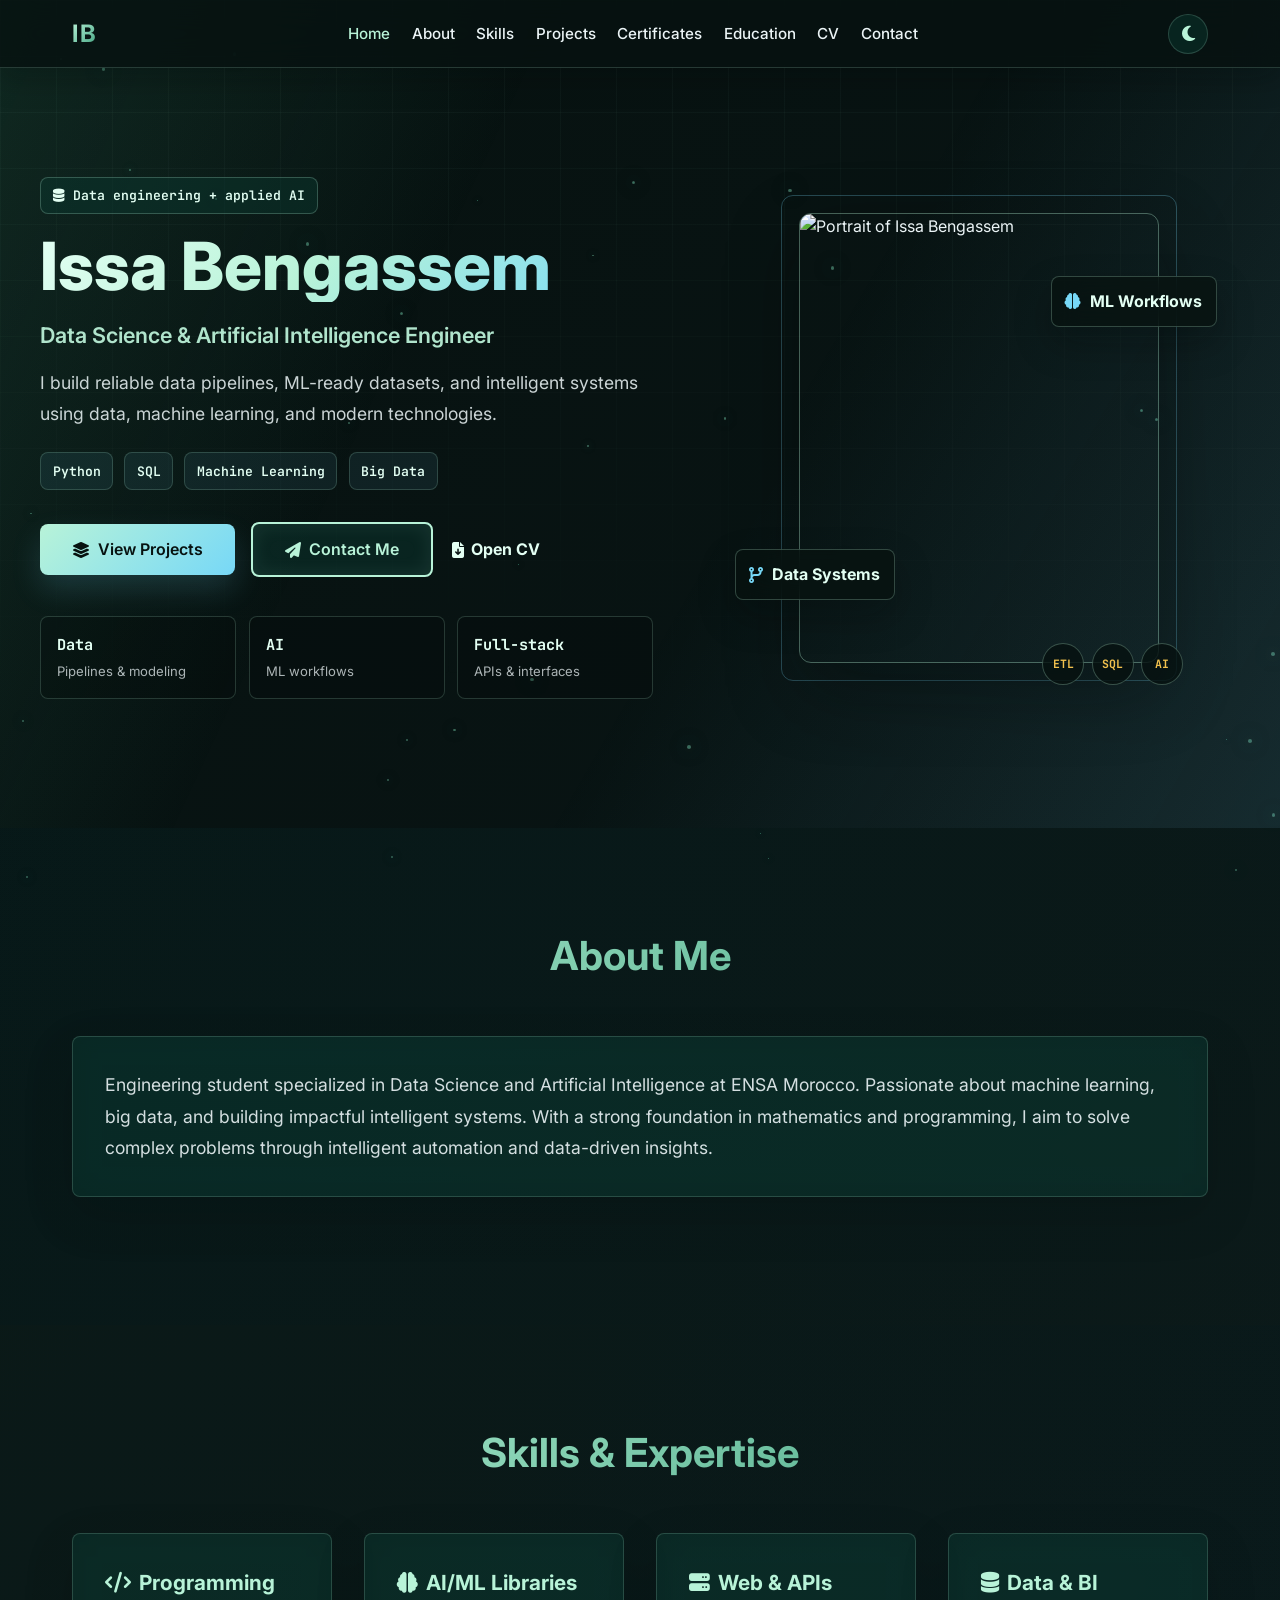
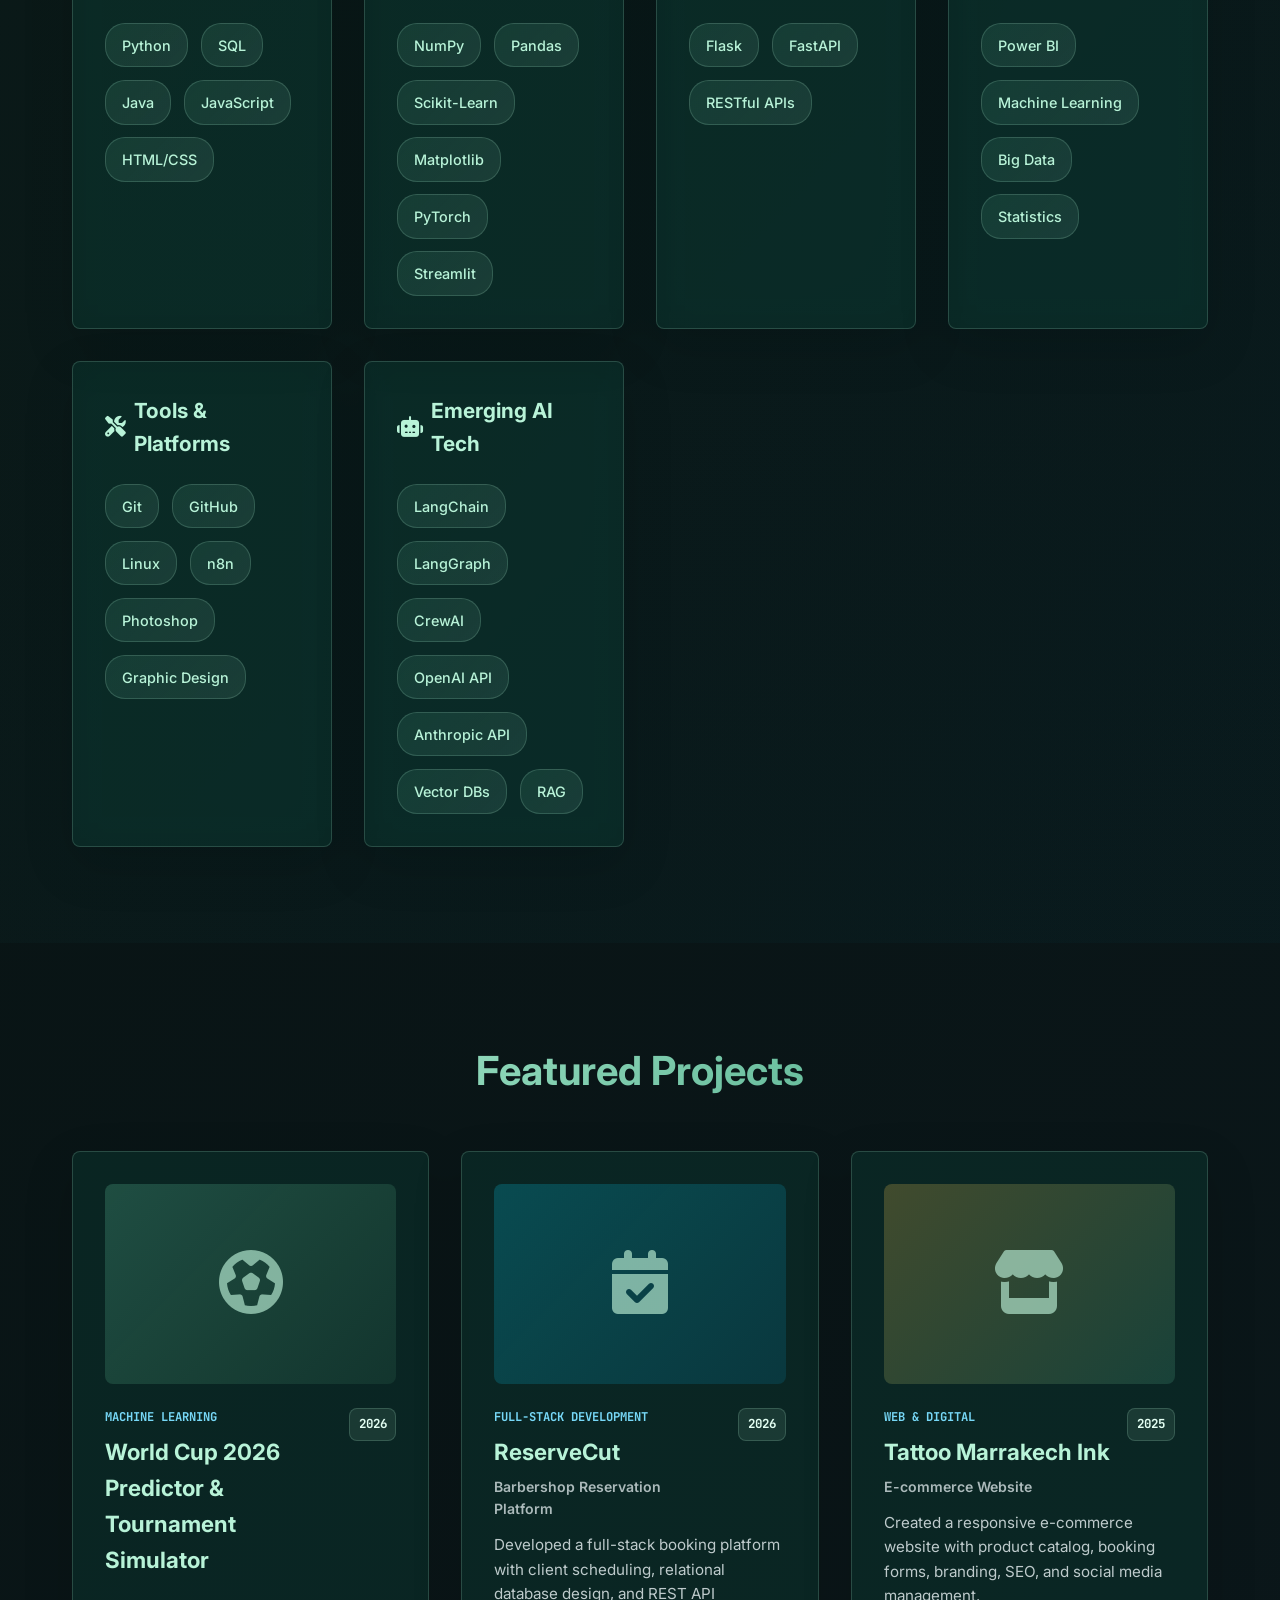
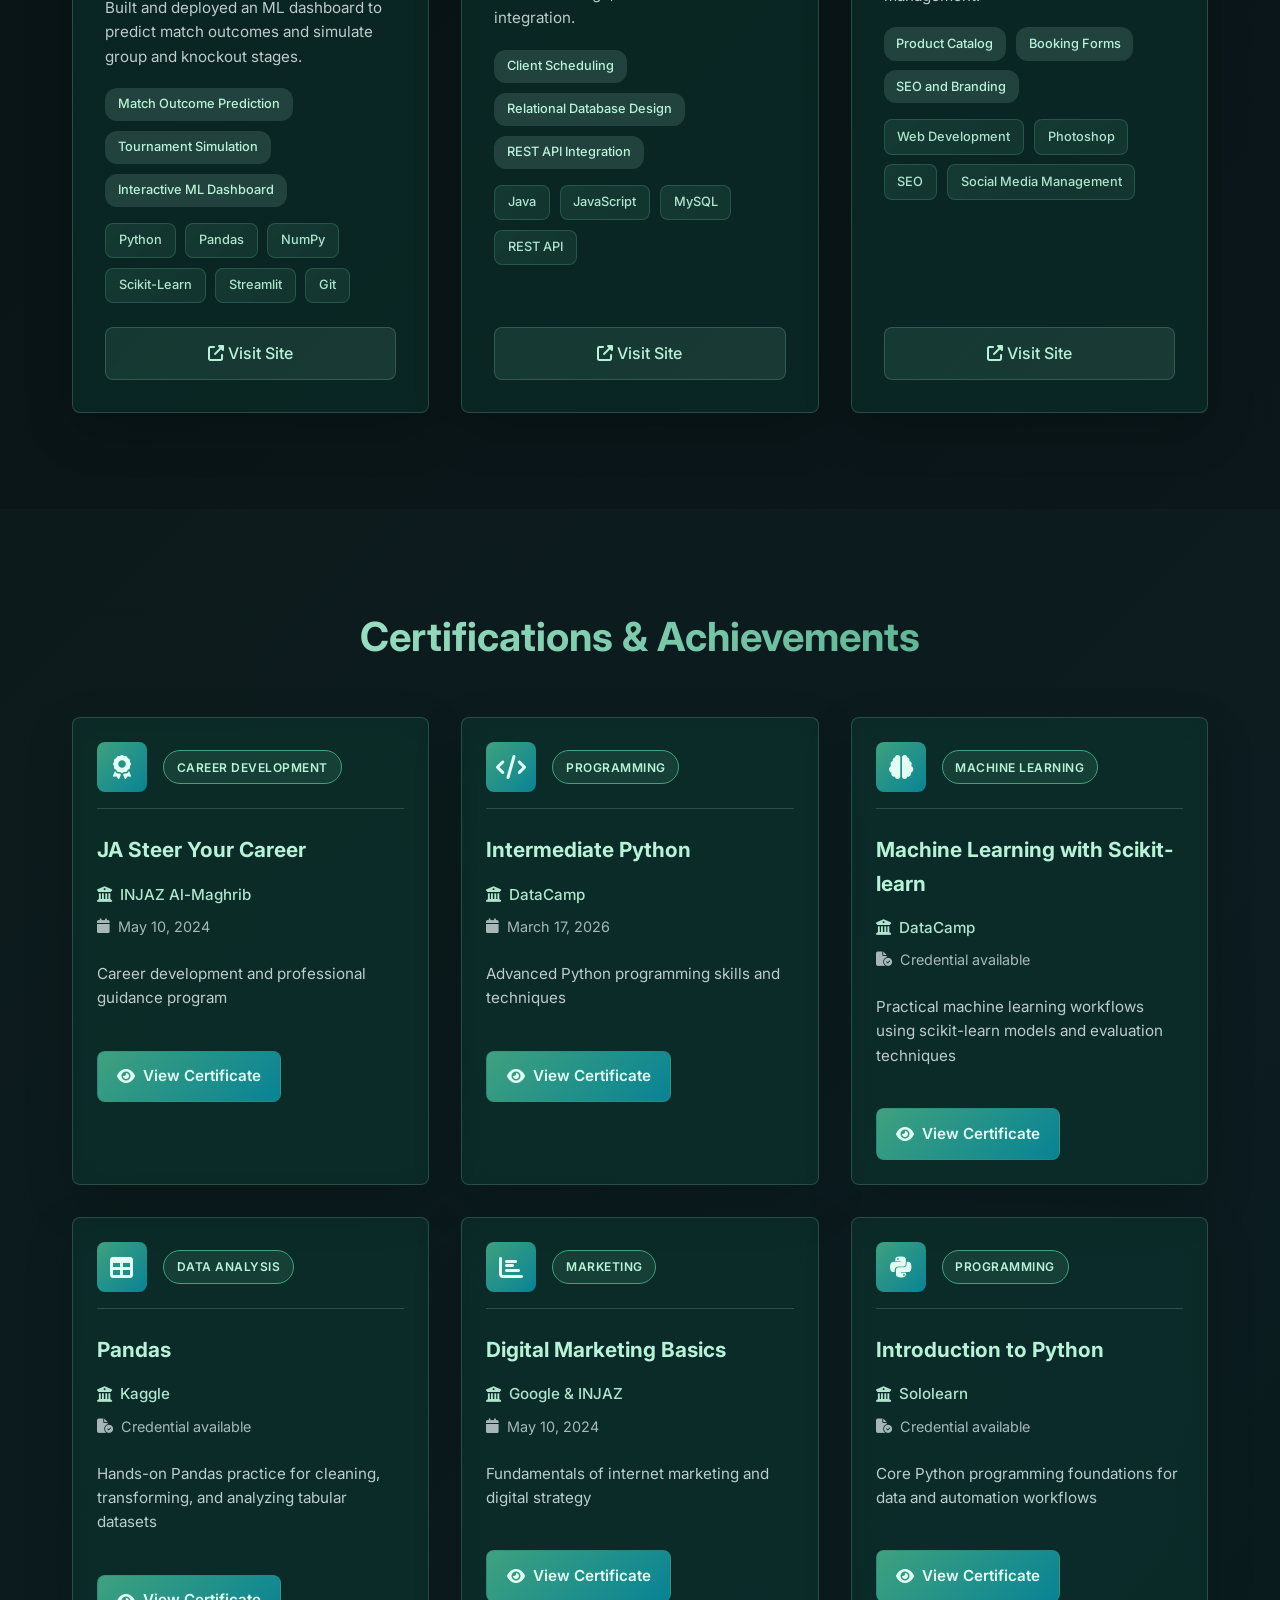
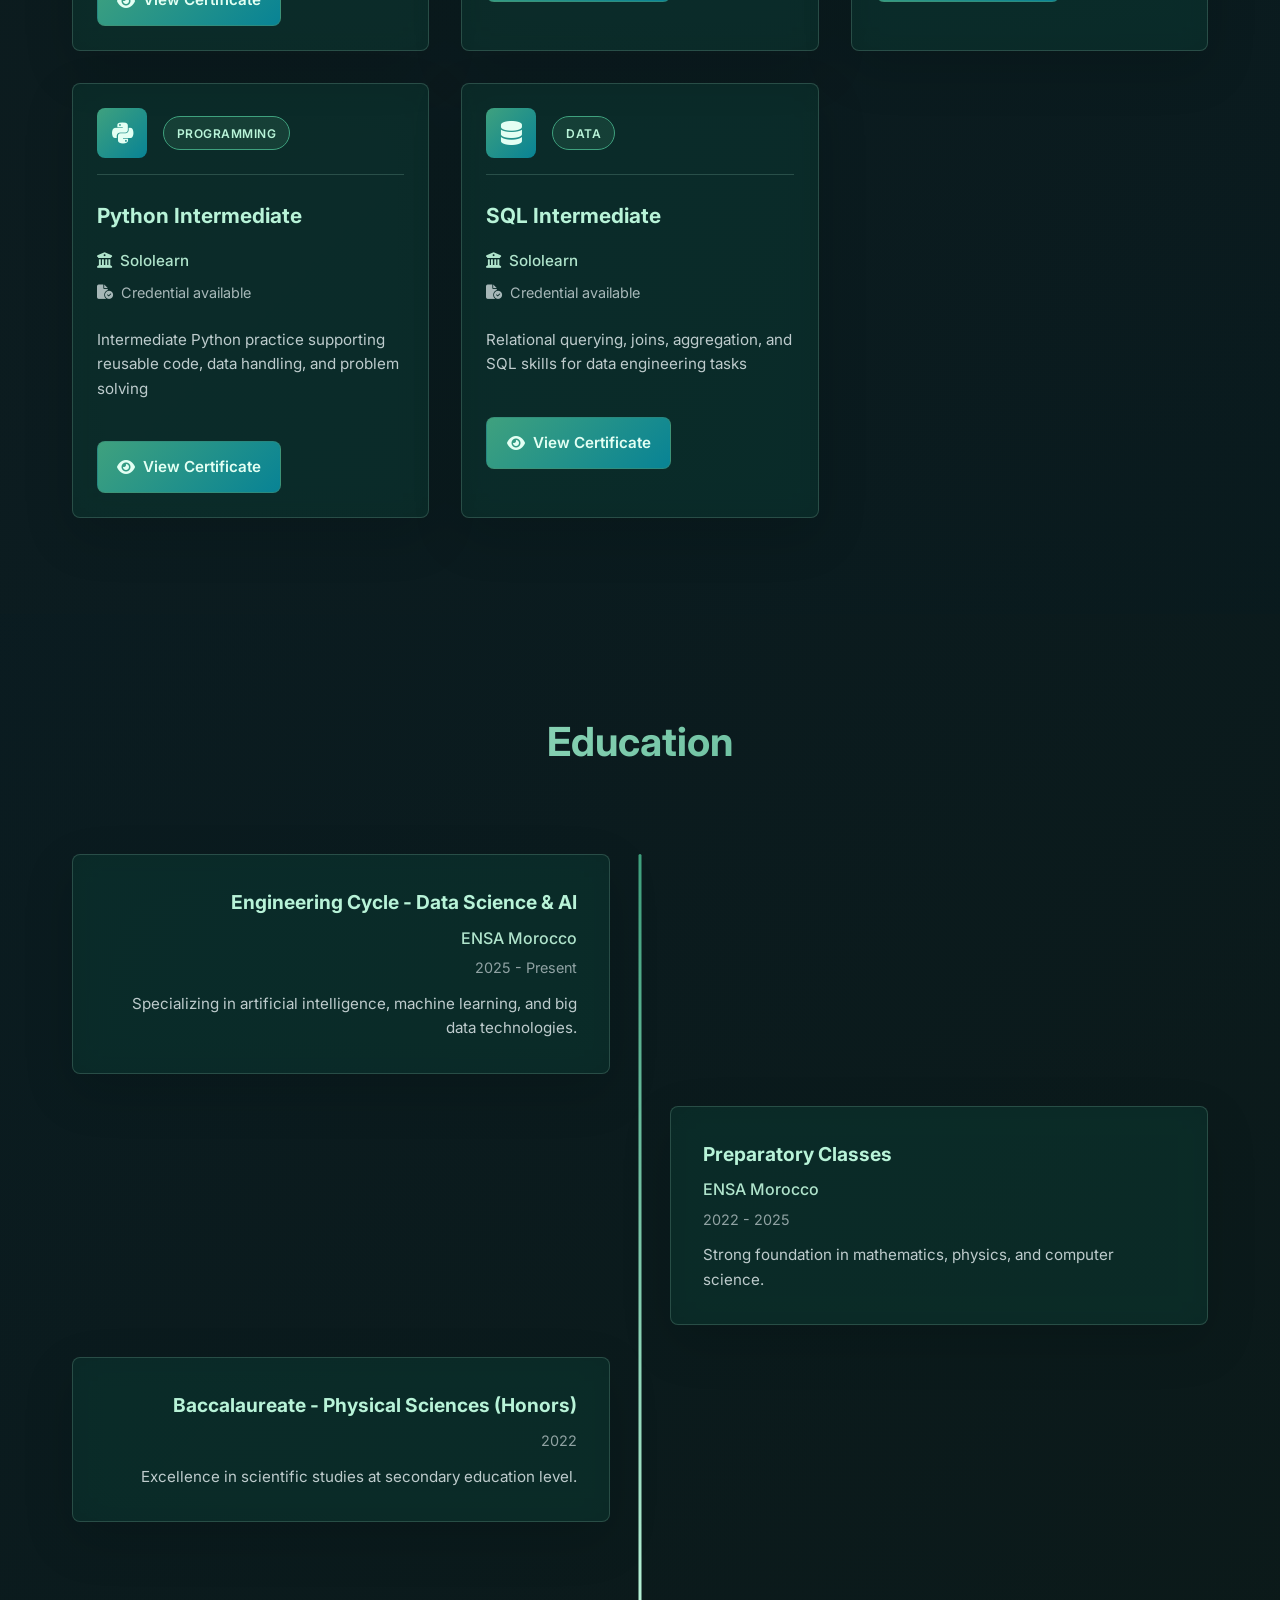
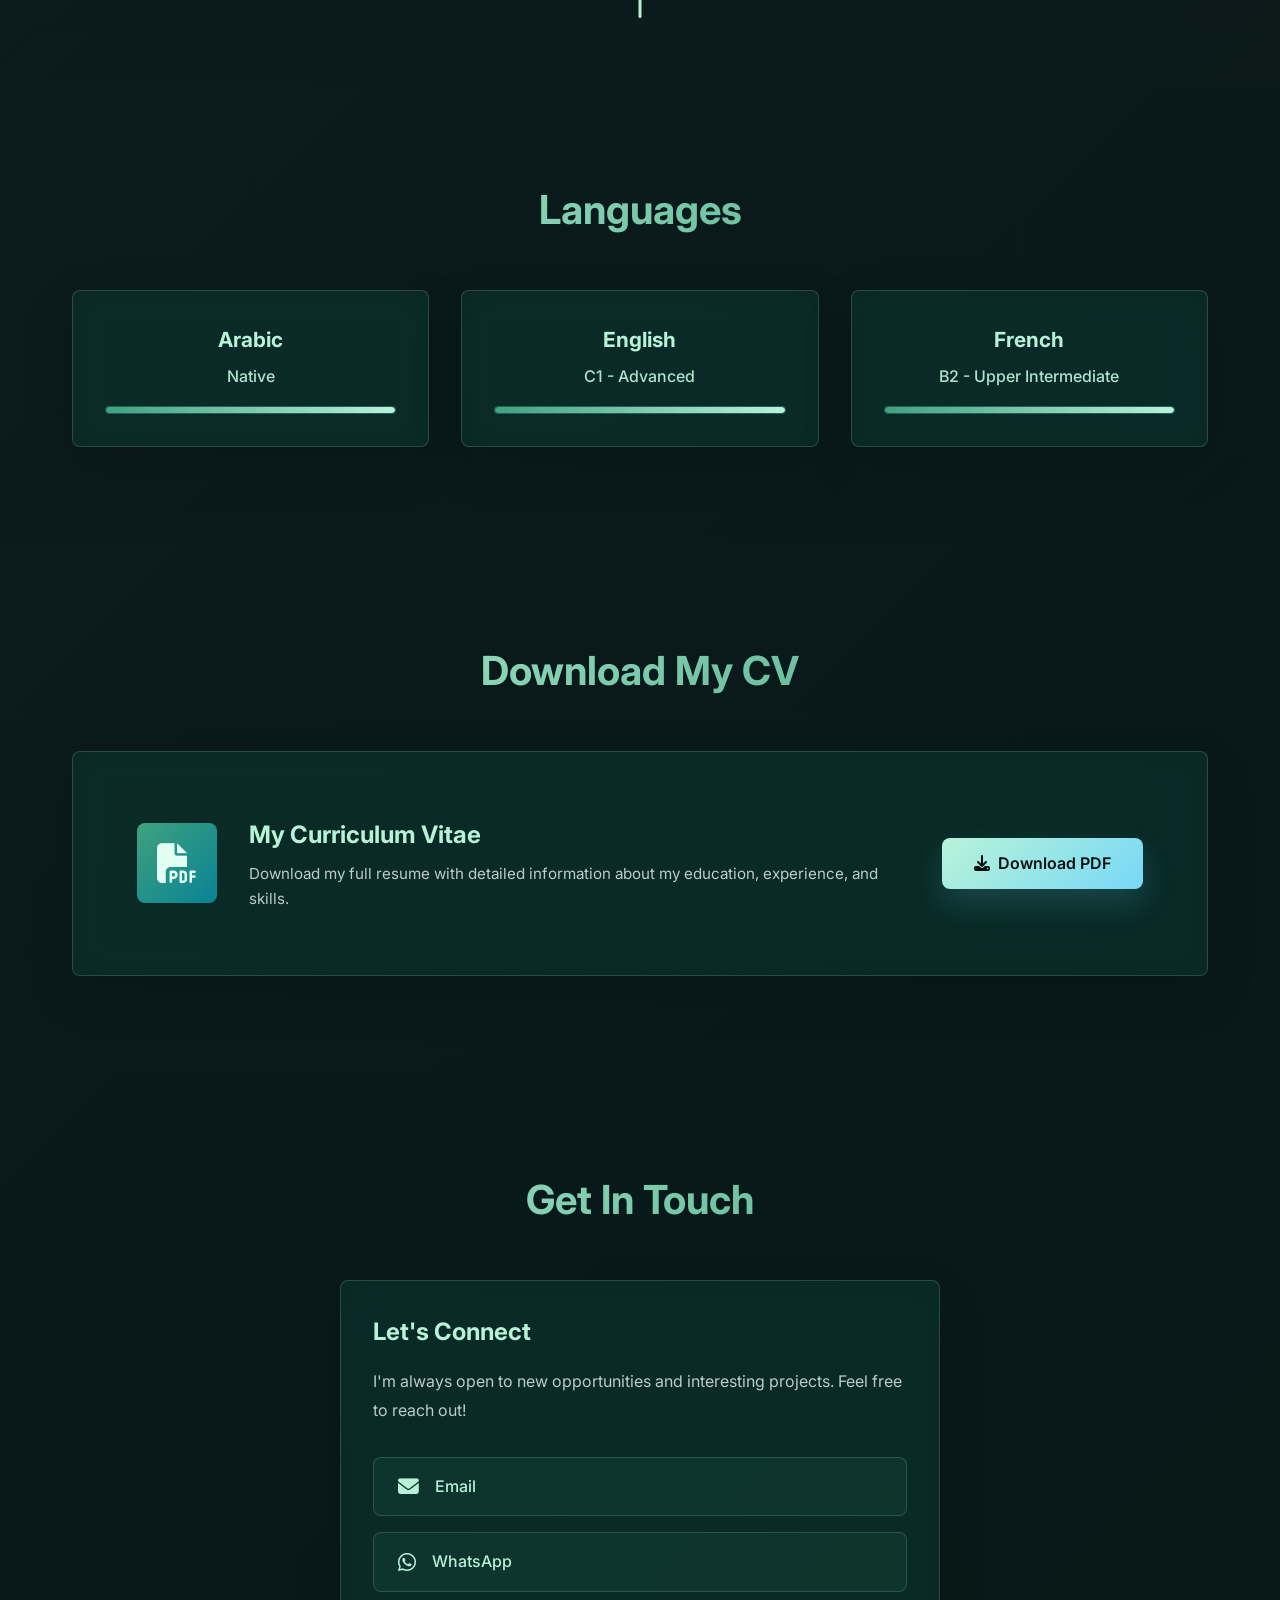
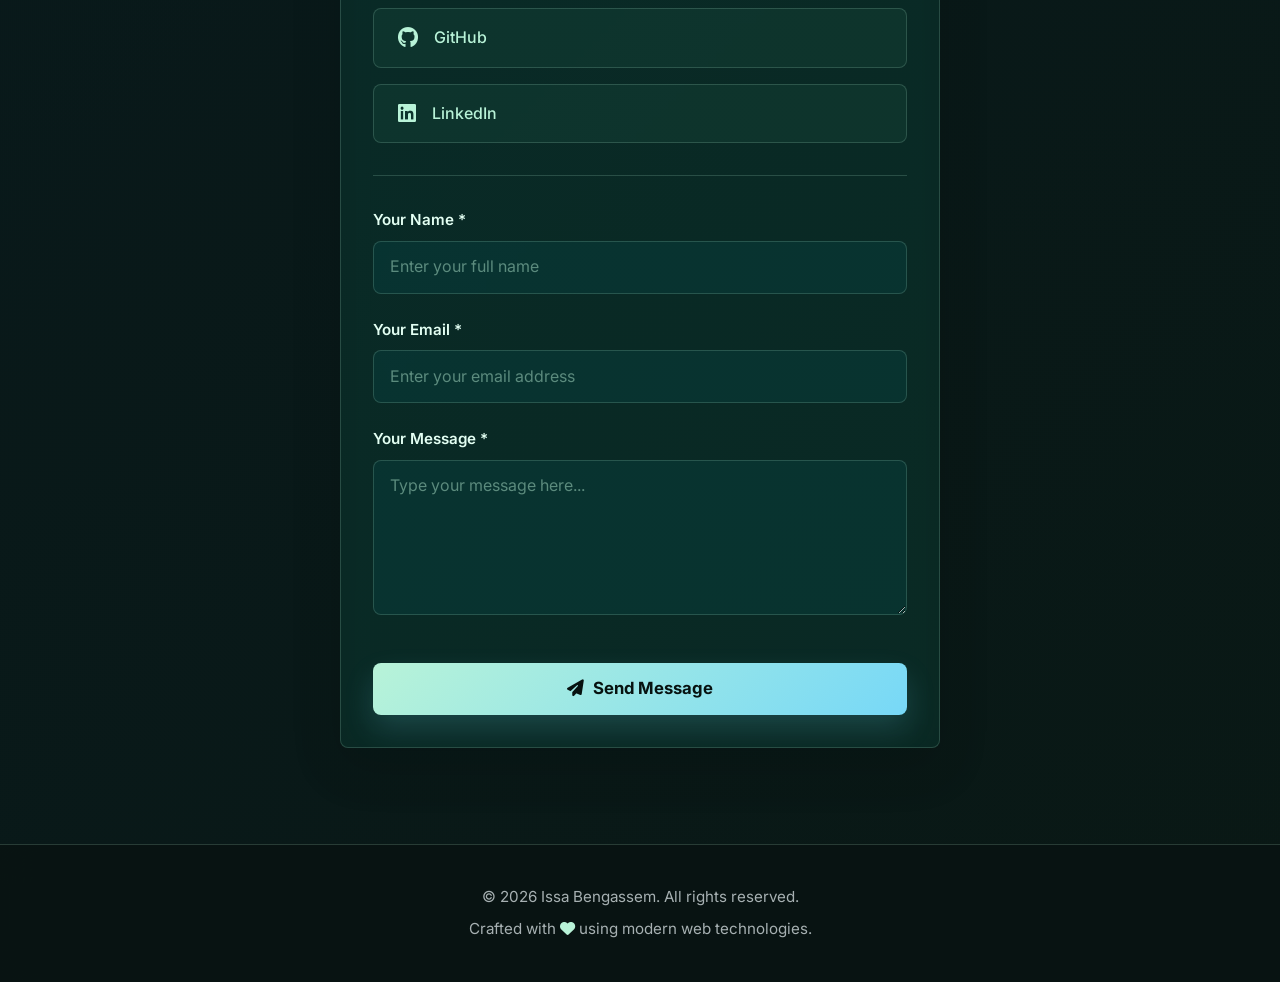
==== commit a6818add: "Update portfolio projects skills and assets" ====
--- a/index.html
+++ b/index.html
@@ -2,29 +2,58 @@
 <html lang="en">
 <head>
     <meta charset="UTF-8">
-    <meta name="viewport" content="width=device-width, initial-scale=1.0">
+    <meta name="viewport" content="width=device-width, initial-scale=1.0, viewport-fit=cover, user-scalable=yes, maximum-scale=5">
     <title>Issa Bengassem | AI Engineer Portfolio</title>
+    <meta name="description" content="Issa Bengassem is a Data Science and Artificial Intelligence engineering student building data pipelines, machine learning workflows, and intelligent full-stack systems.">
+    <meta name="author" content="Issa Bengassem">
+    <meta name="keywords" content="Issa Bengassem, Data Engineer, AI Engineer, Data Science, Machine Learning, Python, SQL, Morocco">
+    <meta name="theme-color" content="#091413">
+    <meta name="color-scheme" content="dark light">
+    <meta name="mobile-web-app-capable" content="yes">
+    <meta name="apple-mobile-web-app-capable" content="yes">
+    <meta name="apple-mobile-web-app-status-bar-style" content="black-translucent">
+    <meta name="apple-mobile-web-app-title" content="Issa Bengassem">
+    <meta property="og:title" content="Issa Bengassem | Data & AI Engineer">
+    <meta property="og:description" content="Portfolio of Data Science and Artificial Intelligence engineering work, projects, certifications, and contact details.">
+    <meta property="og:type" content="website">
+    <meta property="og:image" content="me.png">
+    <meta name="twitter:card" content="summary_large_image">
+    <link rel="canonical" href="https://issabengassem.com">
+    <link rel="icon" href="data:image/svg+xml,<svg xmlns='http://www.w3.org/2000/svg' viewBox='0 0 100 100'><text y='75' font-size='75' fill='%233FA17E'>IB</text></svg>">
     <link rel="stylesheet" href="styles.css">
+    <link rel="preconnect" href="https://fonts.googleapis.com">
+    <link rel="preconnect" href="https://fonts.gstatic.com" crossorigin>
+    <link rel="dns-prefetch" href="https://cdnjs.cloudflare.com">
+    <link href="https://fonts.googleapis.com/css2?family=Inter:wght@400;500;600;700;800&family=JetBrains+Mono:wght@500;600&display=swap" rel="stylesheet">
+    <link rel="preload" as="image" href="me.png">
     <link href="https://cdnjs.cloudflare.com/ajax/libs/font-awesome/6.4.0/css/all.min.css" rel="stylesheet">
+    <script defer type="text/javascript" src="https://cdn.jsdelivr.net/npm/@emailjs/browser@4/dist/email.min.js"></script>
 </head>
 <body>
+    <a class="skip-link" href="#main">Skip to content</a>
     <!-- Navigation -->
-    <nav class="navbar">
+    <nav class="navbar" aria-label="Primary navigation">
         <div class="nav-container">
-            <div class="logo">IB</div>
-            <ul class="nav-menu">
+            <a class="logo" href="#hero" aria-label="Issa Bengassem home">IB</a>
+            <ul class="nav-menu" id="nav-menu">
                 <li><a href="#hero" class="nav-link">Home</a></li>
                 <li><a href="#about" class="nav-link">About</a></li>
                 <li><a href="#skills" class="nav-link">Skills</a></li>
                 <li><a href="#projects" class="nav-link">Projects</a></li>
                 <li><a href="#certificates" class="nav-link">Certificates</a></li>
                 <li><a href="#education" class="nav-link">Education</a></li>
+                <li><a href="#cv" class="nav-link">CV</a></li>
                 <li><a href="#contact" class="nav-link">Contact</a></li>
             </ul>
-            <div class="theme-toggle">
-                <button id="theme-btn" class="theme-btn">
+            <div class="nav-actions">
+                <button id="theme-btn" class="theme-btn" type="button" aria-label="Switch color theme">
                     <i class="fas fa-moon"></i>
                 </button>
+                <button class="nav-toggle" id="nav-toggle" type="button" aria-label="Open navigation" aria-controls="nav-menu" aria-expanded="false">
+                    <span></span>
+                    <span></span>
+                    <span></span>
+                </button>
             </div>
         </div>
     </nav>
@@ -35,27 +64,70 @@
     <!-- Particles Background -->
     <div class="particles-container" id="particles"></div>
 
+    <main id="main">
     <!-- Hero Section -->
-    <section id="hero" class="hero">
+    <section id="hero" class="hero" aria-labelledby="hero-title">
+        <div class="hero-grid-bg" aria-hidden="true"></div>
         <div class="hero-content">
             <div class="hero-text">
-                <h1 class="hero-title">
+                <p class="hero-kicker"><i class="fas fa-database"></i> Data engineering + applied AI</p>
+                <h1 class="hero-title" id="hero-title">
                     <span class="typing-text">Issa Bengassem</span>
                 </h1>
                 <p class="hero-subtitle">Data Science & Artificial Intelligence Engineer</p>
-                <p class="hero-description">I build intelligent systems using data, machine learning, and modern technologies.</p>
+                <p class="hero-description">I build reliable data pipelines, ML-ready datasets, and intelligent systems using data, machine learning, and modern technologies.</p>
+                <div class="hero-stack" aria-label="Core technologies">
+                    <span>Python</span>
+                    <span>SQL</span>
+                    <span>Machine Learning</span>
+                    <span>Big Data</span>
+                </div>
                 <div class="hero-buttons">
-                    <button class="btn btn-primary" onclick="document.getElementById('projects').scrollIntoView({behavior: 'smooth'})">
-                        View Projects
-                    </button>
-                    <button class="btn btn-glass" onclick="document.getElementById('contact').scrollIntoView({behavior: 'smooth'})">
-                        Contact Me
-                    </button>
+                    <a class="btn btn-primary" href="#projects">
+                        <i class="fas fa-layer-group"></i> View Projects
+                    </a>
+                    <a class="btn btn-glass" href="#contact">
+                        <i class="fas fa-paper-plane"></i> Contact Me
+                    </a>
+                    <a class="hero-resume-link" href="cv.pdf" onclick="openCertificateModal('cv.pdf', 'My Curriculum Vitae'); return false;">
+                        <i class="fas fa-file-arrow-down"></i> Open CV
+                    </a>
+                </div>
+                <div class="hero-signals" aria-label="Professional focus areas">
+                    <div class="signal">
+                        <span class="signal-value">Data</span>
+                        <span class="signal-label">Pipelines & modeling</span>
+                    </div>
+                    <div class="signal">
+                        <span class="signal-value">AI</span>
+                        <span class="signal-label">ML workflows</span>
+                    </div>
+                    <div class="signal">
+                        <span class="signal-value">Full-stack</span>
+                        <span class="signal-label">APIs & interfaces</span>
+                    </div>
                 </div>
             </div>
             <div class="hero-visual">
                 <div class="profile-image-container">
-                    <img src="C:\Users\INSPIRON 5410\Downloads\Gemini_Generated_Image_r1ymhvr1ymhvr1ym.png" alt="Issa Bengassem" class="profile-image">
+                    <picture>
+                        <source srcset="me.png" type="image/png">
+                        <img src="me.png" alt="Portrait of Issa Bengassem" class="profile-image" width="1844" height="2304" decoding="async" fetchpriority="high">
+                    </picture>
+                    <div class="profile-ring" aria-hidden="true"></div>
+                    <div class="hero-panel hero-panel-top" aria-hidden="true">
+                        <i class="fas fa-brain"></i>
+                        <span>ML Workflows</span>
+                    </div>
+                    <div class="hero-panel hero-panel-bottom" aria-hidden="true">
+                        <i class="fas fa-code-branch"></i>
+                        <span>Data Systems</span>
+                    </div>
+                    <div class="hero-orbit" aria-hidden="true">
+                        <span>ETL</span>
+                        <span>SQL</span>
+                        <span>AI</span>
+                    </div>
                 </div>
             </div>
         </div>
@@ -81,87 +153,71 @@
                     <h3><i class="fas fa-code"></i> Programming</h3>
                     <div class="skill-items">
                         <span class="skill-badge">Python</span>
-                        <span class="skill-badge">C</span>
+                        <span class="skill-badge">SQL</span>
                         <span class="skill-badge">Java</span>
-                        <span class="skill-badge">R</span>
-                        <span class="skill-badge">MATLAB</span>
                         <span class="skill-badge">JavaScript</span>
                         <span class="skill-badge">HTML/CSS</span>
-                        <span class="skill-badge">SQL</span>
-                    </div>
-                </div>
-
-                <!-- AI & Data -->
+                    </div>
+                </div>
+
+                <!-- AI/ML Libraries -->
                 <div class="skill-category glass-card">
-                    <h3><i class="fas fa-brain"></i> AI & Data</h3>
-                    <div class="skill-items">
-                        <span class="skill-badge">Machine Learning</span>
-                        <span class="skill-badge">Data Analysis</span>
-                        <span class="skill-badge">Big Data</span>
-                        <span class="skill-badge">Statistics</span>
-                        <span class="skill-badge">Neural Networks</span>
-                        <span class="skill-badge">NLP</span>
-                    </div>
-                </div>
-
-                <!-- Tools -->
-                <div class="skill-category glass-card">
-                    <h3><i class="fas fa-tools"></i> Tools & Libraries</h3>
+                    <h3><i class="fas fa-brain"></i> AI/ML Libraries</h3>
                     <div class="skill-items">
                         <span class="skill-badge">NumPy</span>
                         <span class="skill-badge">Pandas</span>
-                        <span class="skill-badge">Scikit-learn</span>
-                        <span class="skill-badge">TensorFlow</span>
+                        <span class="skill-badge">Scikit-Learn</span>
+                        <span class="skill-badge">Matplotlib</span>
+                        <span class="skill-badge">PyTorch</span>
+                        <span class="skill-badge">Streamlit</span>
+                    </div>
+                </div>
+
+                <!-- Web & APIs -->
+                <div class="skill-category glass-card">
+                    <h3><i class="fas fa-server"></i> Web & APIs</h3>
+                    <div class="skill-items">
+                        <span class="skill-badge">Flask</span>
+                        <span class="skill-badge">FastAPI</span>
+                        <span class="skill-badge">RESTful APIs</span>
+                    </div>
+                </div>
+
+                <!-- Data & BI -->
+                <div class="skill-category glass-card">
+                    <h3><i class="fas fa-database"></i> Data & BI</h3>
+                    <div class="skill-items">
                         <span class="skill-badge">Power BI</span>
+                        <span class="skill-badge">Machine Learning</span>
+                        <span class="skill-badge">Big Data</span>
+                        <span class="skill-badge">Statistics</span>
+                    </div>
+                </div>
+
+                <!-- Tools & Platforms -->
+                <div class="skill-category glass-card">
+                    <h3><i class="fas fa-tools"></i> Tools & Platforms</h3>
+                    <div class="skill-items">
                         <span class="skill-badge">Git</span>
+                        <span class="skill-badge">GitHub</span>
                         <span class="skill-badge">Linux</span>
-                    </div>
-                </div>
-            </div>
-        </div>
-    </section>
-
-    <!-- Certificates Section -->
-    <section id="certificates" class="section certificates-section">
-        <div class="container">
-            <h2 class="section-title">Certifications & Achievements</h2>
-            <div class="certificates-grid">
-                <!-- Certificate 1 -->
-                <div class="certificate-card glass-card">
-                    <div class="certificate-image">
-                        <embed src="C:\Users\INSPIRON 5410\OneDrive\Images\Documents\Certificate_injaz.pdf" type="application/pdf" />
-                    </div>
-                    <div class="certificate-info">
-                        <h3>JA Steer Your Career</h3>
-                        <p class="certificate-issuer">INJAZ Al-Maghrib</p>
-                        <p class="certificate-date">May 10, 2024</p>
-                        <p class="certificate-desc">Career development and professional guidance program</p>
-                    </div>
-                </div>
-
-                <!-- Certificate 2 -->
-                <div class="certificate-card glass-card">
-                    <div class="certificate-image">
-                        <embed src="C:\Users\INSPIRON 5410\OneDrive\Images\Documents\certificate_py_interm.pdf" type="application/pdf" />
-                    </div>
-                    <div class="certificate-info">
-                        <h3>Intermediate Python</h3>
-                        <p class="certificate-issuer">DataCamp</p>
-                        <p class="certificate-date">March 17, 2026</p>
-                        <p class="certificate-desc">Advanced Python programming skills and techniques</p>
-                    </div>
-                </div>
-
-                <!-- Certificate 3 -->
-                <div class="certificate-card glass-card">
-                    <div class="certificate-image">
-                        <embed src="C:\Users\INSPIRON 5410\OneDrive\Images\Documents\Certificate _Maharat_Min_Google.pdf" type="application/pdf" />
-                    </div>
-                    <div class="certificate-info">
-                        <h3>Digital Marketing Basics</h3>
-                        <p class="certificate-issuer">Google & INJAZ</p>
-                        <p class="certificate-date">May 10, 2024</p>
-                        <p class="certificate-desc">Fundamentals of internet marketing and digital strategy</p>
+                        <span class="skill-badge">n8n</span>
+                        <span class="skill-badge">Photoshop</span>
+                        <span class="skill-badge">Graphic Design</span>
+                    </div>
+                </div>
+
+                <!-- Emerging AI Tech -->
+                <div class="skill-category glass-card">
+                    <h3><i class="fas fa-robot"></i> Emerging AI Tech</h3>
+                    <div class="skill-items">
+                        <span class="skill-badge">LangChain</span>
+                        <span class="skill-badge">LangGraph</span>
+                        <span class="skill-badge">CrewAI</span>
+                        <span class="skill-badge">OpenAI API</span>
+                        <span class="skill-badge">Anthropic API</span>
+                        <span class="skill-badge">Vector DBs</span>
+                        <span class="skill-badge">RAG</span>
                     </div>
                 </div>
             </div>
@@ -177,24 +233,33 @@
                 <div class="project-card glass-card">
                     <div class="project-image project-image-1">
                         <div class="project-icon">
-                            <i class="fas fa-calendar-check"></i>
+                            <i class="fas fa-futbol"></i>
                         </div>
                     </div>
                     <div class="project-content">
-                        <h3>ReserveCut</h3>
-                        <p>Full-stack reservation management system with REST API and modern UI.</p>
+                        <div class="project-heading">
+                            <div>
+                                <p class="project-category">Machine Learning</p>
+                                <h3>World Cup 2026 Predictor & Tournament Simulator</h3>
+                            </div>
+                            <span class="project-year">2026</span>
+                        </div>
+                        <p>Built and deployed an ML dashboard to predict match outcomes and simulate group and knockout stages.</p>
                         <div class="project-features">
-                            <span class="feature">Scheduling System</span>
-                            <span class="feature">Notifications</span>
-                            <span class="feature">DB Modeling</span>
+                            <span class="feature">Match Outcome Prediction</span>
+                            <span class="feature">Tournament Simulation</span>
+                            <span class="feature">Interactive ML Dashboard</span>
                         </div>
                         <div class="project-tech">
-                            <span class="tech-badge">Java</span>
-                            <span class="tech-badge">JavaScript</span>
-                            <span class="tech-badge">SQL</span>
+                            <span class="tech-badge">Python</span>
+                            <span class="tech-badge">Pandas</span>
+                            <span class="tech-badge">NumPy</span>
+                            <span class="tech-badge">Scikit-Learn</span>
+                            <span class="tech-badge">Streamlit</span>
+                            <span class="tech-badge">Git</span>
                         </div>
                         <div class="project-links">
-                            <a href="https://reservecut.me" target="_blank" class="project-link">
+                            <a href="https://world-cup2026.streamlit.app/" target="_blank" rel="noopener noreferrer" class="project-link">
                                 <i class="fas fa-external-link-alt"></i> Visit Site
                             </a>
                         </div>
@@ -205,27 +270,231 @@
                 <div class="project-card glass-card">
                     <div class="project-image project-image-2">
                         <div class="project-icon">
-                            <i class="fas fa-palette"></i>
+                            <i class="fas fa-calendar-check"></i>
                         </div>
                     </div>
                     <div class="project-content">
-                        <h3>Tattoo Marrakech Ink</h3>
-                        <p>Professional tattoo studio website with service showcase, booking system, and portfolio gallery.</p>
+                        <div class="project-heading">
+                            <div>
+                                <p class="project-category">Full-Stack Development</p>
+                                <h3>ReserveCut</h3>
+                                <p class="project-subtitle">Barbershop Reservation Platform</p>
+                            </div>
+                            <span class="project-year">2026</span>
+                        </div>
+                        <p>Developed a full-stack booking platform with client scheduling, relational database design, and REST API integration.</p>
                         <div class="project-features">
-                            <span class="feature">Service Showcase</span>
-                            <span class="feature">Portfolio Gallery</span>
-                            <span class="feature">Booking System</span>
+                            <span class="feature">Client Scheduling</span>
+                            <span class="feature">Relational Database Design</span>
+                            <span class="feature">REST API Integration</span>
                         </div>
                         <div class="project-tech">
-                            <span class="tech-badge">Web Design</span>
-                            <span class="tech-badge">Frontend</span>
-                            <span class="tech-badge">UI/UX</span>
+                            <span class="tech-badge">Java</span>
+                            <span class="tech-badge">JavaScript</span>
+                            <span class="tech-badge">MySQL</span>
+                            <span class="tech-badge">REST API</span>
                         </div>
                         <div class="project-links">
-                            <a href="https://tattomarrakechink.store/" target="_blank" class="project-link">
+                            <a href="https://reservecut.me/" target="_blank" rel="noopener noreferrer" class="project-link">
                                 <i class="fas fa-external-link-alt"></i> Visit Site
                             </a>
                         </div>
+                    </div>
+                </div>
+
+                <!-- Project Card 3 -->
+                <div class="project-card glass-card">
+                    <div class="project-image project-image-3">
+                        <div class="project-icon">
+                            <i class="fas fa-store"></i>
+                        </div>
+                    </div>
+                    <div class="project-content">
+                        <div class="project-heading">
+                            <div>
+                                <p class="project-category">Web & Digital</p>
+                                <h3>Tattoo Marrakech Ink</h3>
+                                <p class="project-subtitle">E-commerce Website</p>
+                            </div>
+                            <span class="project-year">2025</span>
+                        </div>
+                        <p>Created a responsive e-commerce website with product catalog, booking forms, branding, SEO, and social media management.</p>
+                        <div class="project-features">
+                            <span class="feature">Product Catalog</span>
+                            <span class="feature">Booking Forms</span>
+                            <span class="feature">SEO and Branding</span>
+                        </div>
+                        <div class="project-tech">
+                            <span class="tech-badge">Web Development</span>
+                            <span class="tech-badge">Photoshop</span>
+                            <span class="tech-badge">SEO</span>
+                            <span class="tech-badge">Social Media Management</span>
+                        </div>
+                        <div class="project-links">
+                            <a href="https://tattomarrakechink.store/" target="_blank" rel="noopener noreferrer" class="project-link">
+                                <i class="fas fa-external-link-alt"></i> Visit Site
+                            </a>
+                        </div>
+                    </div>
+                </div>
+            </div>
+        </div>
+    </section>
+
+    <!-- Certificates Section -->
+    <section id="certificates" class="section certificates-section">
+        <div class="container">
+            <h2 class="section-title">Certifications & Achievements</h2>
+            <div class="certificates-grid">
+                <!-- Certificate 1 -->
+                <div class="certificate-card glass-card">
+                    <div class="certificate-header">
+                        <div class="certificate-icon">
+                            <i class="fas fa-award"></i>
+                        </div>
+                        <div class="certificate-badge">Career Development</div>
+                    </div>
+                    <div class="certificate-info">
+                        <h3>JA Steer Your Career</h3>
+                        <p class="certificate-issuer"><i class="fas fa-institution"></i> INJAZ Al-Maghrib</p>
+                        <p class="certificate-date"><i class="fas fa-calendar"></i> May 10, 2024</p>
+                        <p class="certificate-desc">Career development and professional guidance program</p>
+                        <button type="button" onclick="openCertificateModal('Certificate_injaz.pdf', 'JA Steer Your Career')" class="certificate-download" title="View Certificate">
+                            <i class="fas fa-eye"></i> View Certificate
+                        </button>
+                    </div>
+                </div>
+
+                <!-- Certificate 2 -->
+                <div class="certificate-card glass-card">
+                    <div class="certificate-header">
+                        <div class="certificate-icon">
+                            <i class="fas fa-code"></i>
+                        </div>
+                        <div class="certificate-badge">Programming</div>
+                    </div>
+                    <div class="certificate-info">
+                        <h3>Intermediate Python</h3>
+                        <p class="certificate-issuer"><i class="fas fa-institution"></i> DataCamp</p>
+                        <p class="certificate-date"><i class="fas fa-calendar"></i> March 17, 2026</p>
+                        <p class="certificate-desc">Advanced Python programming skills and techniques</p>
+                        <button type="button" onclick="openCertificateModal('certificate_py_interm.pdf', 'Intermediate Python')" class="certificate-download" title="View Certificate">
+                            <i class="fas fa-eye"></i> View Certificate
+                        </button>
+                    </div>
+                </div>
+
+                <!-- Certificate 3 -->
+                <div class="certificate-card glass-card">
+                    <div class="certificate-header">
+                        <div class="certificate-icon">
+                            <i class="fas fa-brain"></i>
+                        </div>
+                        <div class="certificate-badge">Machine Learning</div>
+                    </div>
+                    <div class="certificate-info">
+                        <h3>Machine Learning with Scikit-learn</h3>
+                        <p class="certificate-issuer"><i class="fas fa-institution"></i> DataCamp</p>
+                        <p class="certificate-date"><i class="fas fa-file-circle-check"></i> Credential available</p>
+                        <p class="certificate-desc">Practical machine learning workflows using scikit-learn models and evaluation techniques</p>
+                        <button type="button" onclick="openCertificateModal('certificate_ML_with_sickitlearn.pdf', 'Machine Learning with Scikit-learn')" class="certificate-download" title="View Certificate">
+                            <i class="fas fa-eye"></i> View Certificate
+                        </button>
+                    </div>
+                </div>
+
+                <!-- Certificate 4 -->
+                <div class="certificate-card glass-card">
+                    <div class="certificate-header">
+                        <div class="certificate-icon">
+                            <i class="fas fa-table"></i>
+                        </div>
+                        <div class="certificate-badge">Data Analysis</div>
+                    </div>
+                    <div class="certificate-info">
+                        <h3>Pandas</h3>
+                        <p class="certificate-issuer"><i class="fas fa-institution"></i> Kaggle</p>
+                        <p class="certificate-date"><i class="fas fa-file-circle-check"></i> Credential available</p>
+                        <p class="certificate-desc">Hands-on Pandas practice for cleaning, transforming, and analyzing tabular datasets</p>
+                        <button type="button" onclick="openCertificateModal('kaggle - Pandas.png', 'Pandas')" class="certificate-download" title="View Certificate">
+                            <i class="fas fa-eye"></i> View Certificate
+                        </button>
+                    </div>
+                </div>
+
+                <!-- Certificate 5 -->
+                <div class="certificate-card glass-card">
+                    <div class="certificate-header">
+                        <div class="certificate-icon">
+                            <i class="fas fa-chart-bar"></i>
+                        </div>
+                        <div class="certificate-badge">Marketing</div>
+                    </div>
+                    <div class="certificate-info">
+                        <h3>Digital Marketing Basics</h3>
+                        <p class="certificate-issuer"><i class="fas fa-institution"></i> Google & INJAZ</p>
+                        <p class="certificate-date"><i class="fas fa-calendar"></i> May 10, 2024</p>
+                        <p class="certificate-desc">Fundamentals of internet marketing and digital strategy</p>
+                        <button type="button" onclick="openCertificateModal('Certificate _Maharat_Min_Google.pdf', 'Digital Marketing Basics')" class="certificate-download" title="View Certificate">
+                            <i class="fas fa-eye"></i> View Certificate
+                        </button>
+                    </div>
+                </div>
+
+                <!-- Certificate 6 -->
+                <div class="certificate-card glass-card">
+                    <div class="certificate-header">
+                        <div class="certificate-icon">
+                            <i class="fab fa-python"></i>
+                        </div>
+                        <div class="certificate-badge">Programming</div>
+                    </div>
+                    <div class="certificate-info">
+                        <h3>Introduction to Python</h3>
+                        <p class="certificate-issuer"><i class="fas fa-institution"></i> Sololearn</p>
+                        <p class="certificate-date"><i class="fas fa-file-circle-check"></i> Credential available</p>
+                        <p class="certificate-desc">Core Python programming foundations for data and automation workflows</p>
+                        <button type="button" onclick="openCertificateModal('solo_learn_intro_to_py.pdf', 'Introduction to Python')" class="certificate-download" title="View Certificate">
+                            <i class="fas fa-eye"></i> View Certificate
+                        </button>
+                    </div>
+                </div>
+
+                <!-- Certificate 7 -->
+                <div class="certificate-card glass-card">
+                    <div class="certificate-header">
+                        <div class="certificate-icon">
+                            <i class="fab fa-python"></i>
+                        </div>
+                        <div class="certificate-badge">Programming</div>
+                    </div>
+                    <div class="certificate-info">
+                        <h3>Python Intermediate</h3>
+                        <p class="certificate-issuer"><i class="fas fa-institution"></i> Sololearn</p>
+                        <p class="certificate-date"><i class="fas fa-file-circle-check"></i> Credential available</p>
+                        <p class="certificate-desc">Intermediate Python practice supporting reusable code, data handling, and problem solving</p>
+                        <button type="button" onclick="openCertificateModal('solo_learn_py_interm.pdf', 'Python Intermediate')" class="certificate-download" title="View Certificate">
+                            <i class="fas fa-eye"></i> View Certificate
+                        </button>
+                    </div>
+                </div>
+
+                <!-- Certificate 8 -->
+                <div class="certificate-card glass-card">
+                    <div class="certificate-header">
+                        <div class="certificate-icon">
+                            <i class="fas fa-database"></i>
+                        </div>
+                        <div class="certificate-badge">Data</div>
+                    </div>
+                    <div class="certificate-info">
+                        <h3>SQL Intermediate</h3>
+                        <p class="certificate-issuer"><i class="fas fa-institution"></i> Sololearn</p>
+                        <p class="certificate-date"><i class="fas fa-file-circle-check"></i> Credential available</p>
+                        <p class="certificate-desc">Relational querying, joins, aggregation, and SQL skills for data engineering tasks</p>
+                        <button type="button" onclick="openCertificateModal('solo_learn_sql_interm.pdf', 'SQL Intermediate')" class="certificate-download" title="View Certificate">
+                            <i class="fas fa-eye"></i> View Certificate
+                        </button>
                     </div>
                 </div>
             </div>
@@ -299,6 +568,27 @@
         </div>
     </section>
 
+    <!-- CV Section -->
+    <section id="cv" class="section cv-section">
+        <div class="container">
+            <h2 class="section-title">Download My CV</h2>
+            <div class="cv-card glass-card">
+                <div class="cv-content">
+                    <div class="cv-icon">
+                        <i class="fas fa-file-pdf"></i>
+                    </div>
+                    <div class="cv-text">
+                        <h3>My Curriculum Vitae</h3>
+                        <p>Download my full resume with detailed information about my education, experience, and skills.</p>
+                    </div>
+                    <a href="cv.pdf" onclick="openCertificateModal('cv.pdf', 'My Curriculum Vitae'); return false;" class="btn btn-primary">
+                        <i class="fas fa-download"></i> Download PDF
+                    </a>
+                </div>
+            </div>
+        </div>
+    </section>
+
     <!-- Contact Section -->
     <section id="contact" class="section contact-section">
         <div class="container">
@@ -309,45 +599,98 @@
                     <p>I'm always open to new opportunities and interesting projects. Feel free to reach out!</p>
                     
                     <div class="contact-methods">
-                        <a href="mailto:issa.bengassem@edu.uiz.ac.ma" class="contact-method">
+                        <a href="mailto:issa.bengassem@edu.uiz.ac.ma" class="contact-method" title="Send Email">
                             <i class="fas fa-envelope"></i>
-                            <span>issa.bengassem@edu.uiz.ac.ma</span>
+                            <span>Email</span>
                         </a>
-                        <a href="https://github.com/issabengassem" target="_blank" class="contact-method">
+                        <a href="https://wa.me/212632151409?text=Hi%20Issa%2C%20I%20would%20like%20to%20connect%20with%20you" target="_blank" rel="noopener noreferrer" class="contact-method" title="Send WhatsApp Message">
+                            <i class="fab fa-whatsapp"></i>
+                            <span>WhatsApp</span>
+                        </a>
+                        <a href="https://github.com/issabengassem" target="_blank" rel="noopener noreferrer" class="contact-method" title="Visit GitHub">
                             <i class="fab fa-github"></i>
                             <span>GitHub</span>
                         </a>
-                        <a href="https://www.linkedin.com/in/issa-bengassem-0b6713334" target="_blank" class="contact-method">
+                        <a href="https://www.linkedin.com/in/issa-bengassem-0b6713334" target="_blank" rel="noopener noreferrer" class="contact-method" title="Visit LinkedIn">
                             <i class="fab fa-linkedin"></i>
                             <span>LinkedIn</span>
                         </a>
                     </div>
 
-                    <form class="contact-form glass-card" id="contact-form">
+                    <form class="contact-form" id="contact-form" action="javascript:void(0)">
                         <div class="form-group">
-                            <input type="text" id="name" placeholder="Your Name" required>
+                            <label for="name">Your Name *</label>
+                            <input type="text" id="name" name="name" placeholder="Enter your full name" autocomplete="name" required aria-required="true" minlength="2">
                         </div>
                         <div class="form-group">
-                            <input type="email" id="email" placeholder="Your Email" required>
+                            <label for="email">Your Email *</label>
+                            <input type="email" id="email" name="email" placeholder="Enter your email address" autocomplete="email" required aria-required="true">
                         </div>
                         <div class="form-group">
-                            <textarea id="message" placeholder="Your Message" rows="5" required></textarea>
-                        </div>
-                        <button type="submit" class="btn btn-primary">Send Message</button>
+                            <label for="message">Your Message *</label>
+                            <textarea id="message" name="message" placeholder="Type your message here..." rows="5" required aria-required="true" minlength="10"></textarea>
+                        </div>
+                        <button type="submit" class="btn btn-primary btn-submit">
+                            <i class="fas fa-paper-plane"></i> Send Message
+                        </button>
                     </form>
                 </div>
             </div>
         </div>
     </section>
+
+    </main>
 
     <!-- Footer -->
     <footer class="footer">
         <div class="footer-content">
-            <p>&copy; 2025 Issa Bengassem. All rights reserved.</p>
+            <p>&copy; <span id="current-year">2026</span> Issa Bengassem. All rights reserved.</p>
             <p>Crafted with <i class="fas fa-heart"></i> using modern web technologies.</p>
         </div>
     </footer>
 
+    <!-- Certificate Modal -->
+    <div id="certificateModal" class="certificate-modal" role="dialog" aria-modal="true" aria-labelledby="modalTitle" aria-hidden="true">
+        <div class="modal-content glass-card">
+            <div class="modal-header">
+                <h2 id="modalTitle">Certificate</h2>
+                <button type="button" class="modal-close" aria-label="Close modal">
+                    <i class="fas fa-times"></i>
+                </button>
+            </div>
+            <div class="modal-body">
+                <embed id="certificatePdf" src="" type="application/pdf" width="100%" height="600px" />
+                <img id="certificateImage" class="certificate-image" src="" alt="" hidden>
+            </div>
+            <div class="modal-footer">
+                <a id="certificateDownload" href="#" download class="btn btn-primary">
+                    <i class="fas fa-download"></i> <span>Download File</span>
+                </a>
+            </div>
+        </div>
+    </div>
+
+    <script type="application/ld+json">
+        {
+            "@context": "https://schema.org",
+            "@type": "Person",
+            "name": "Issa Bengassem",
+            "jobTitle": "Data Science and Artificial Intelligence Engineer",
+            "email": "issa.bengassem@edu.uiz.ac.ma",
+            "image": "me.png",
+            "sameAs": [
+                "https://github.com/issabengassem",
+                "https://www.linkedin.com/in/issa-bengassem-0b6713334"
+            ],
+            "knowsAbout": [
+                "Data Engineering",
+                "Artificial Intelligence",
+                "Machine Learning",
+                "Python",
+                "SQL"
+            ]
+        }
+    </script>
     <script src="script.js"></script>
 </body>
 </html>
--- a/styles.css
+++ b/styles.css
@@ -4,27 +4,31 @@
 
 :root {
     /* Colors */
-    --bg-dark: #091413;
-    --bg-darker: #050A0A;
-    --primary: #408A71;
-    --secondary: #285A48;
-    --accent: #B0E4CC;
-    --accent-light: #D4F1E8;
+    --bg-dark: #071210;
+    --bg-darker: #030807;
+    --primary: #3FA17E;
+    --secondary: #225447;
+    --accent: #B8F3D8;
+    --accent-light: #E3FFF3;
+    --accent-blue: #77D8F7;
+    --accent-gold: #F2C14E;
     --color-1: #09637E;
     --color-2: #088395;
     --color-3: #7AB2B2;
     --color-4: #EBF4F6;
-    
+    --text-muted: rgba(235, 244, 246, 0.72);
+    --text-soft: rgba(235, 244, 246, 0.86);
+
     /* Glass Effect */
-    --glass-bg: rgba(8, 131, 149, 0.08);
-    --glass-blur: 12px;
-    --glass-border: rgba(64, 138, 113, 0.3);
-    
+    --glass-bg: rgba(12, 58, 49, 0.48);
+    --glass-blur: 18px;
+    --glass-border: rgba(184, 243, 216, 0.18);
+
     /* Fonts */
     --font-primary: 'Inter', -apple-system, BlinkMacSystemFont, 'Segoe UI', sans-serif;
     --font-secondary: 'Poppins', sans-serif;
     --font-code: 'JetBrains Mono', monospace;
-    
+
     /* Spacing */
     --spacing-xs: 0.5rem;
     --spacing-sm: 1rem;
@@ -32,22 +36,26 @@
     --spacing-lg: 2rem;
     --spacing-xl: 3rem;
     --spacing-xxl: 4rem;
-    
+
     /* Border Radius */
     --radius-sm: 8px;
-    --radius-md: 16px;
-    --radius-lg: 24px;
-    
+    --radius-md: 8px;
+    --radius-lg: 12px;
+
     /* Transitions */
     --trans-fast: 150ms cubic-bezier(0.4, 0, 0.2, 1);
     --trans-normal: 300ms cubic-bezier(0.4, 0, 0.2, 1);
     --trans-slow: 500ms cubic-bezier(0.4, 0, 0.2, 1);
-    
+
     /* Shadows */
     --shadow-sm: 0 2px 8px rgba(0, 0, 0, 0.3);
     --shadow-md: 0 8px 24px rgba(0, 0, 0, 0.4);
     --shadow-lg: 0 16px 40px rgba(0, 0, 0, 0.5);
-    --glow: 0 0 20px rgba(64, 138, 113, 0.3), 0 0 40px rgba(176, 228, 204, 0.1);
+    --glow: 0 18px 50px rgba(5, 10, 10, 0.24), 0 0 28px rgba(119, 216, 247, 0.08);
+
+    /* Mobile-First Responsive Variables */
+    --max-content-width: 1200px;
+    --touch-target-min: 44px;
 }
 
 /* Dark Mode (Default) */
@@ -55,7 +63,7 @@
     --bg: var(--bg-dark);
     --text-primary: #EBF4F6;
     --text-secondary: #B0E4CC;
-    --surface: rgba(8, 29, 25, 0.6);
+    --surface: rgba(8, 29, 25, 0.72);
 }
 
 /* Light Mode */
@@ -63,8 +71,11 @@
     --bg: #F5F7F6;
     --text-primary: #091413;
     --text-secondary: #408A71;
-    --surface: rgba(176, 228, 204, 0.15);
-    --glass-bg: rgba(64, 138, 113, 0.05);
+    --text-muted: rgba(23, 54, 47, 0.72);
+    --text-soft: rgba(23, 54, 47, 0.88);
+    --surface: rgba(255, 255, 255, 0.82);
+    --glass-bg: rgba(255, 255, 255, 0.82);
+    --glass-border: rgba(12, 58, 49, 0.14);
 }
 
 /* ============================================
@@ -79,6 +90,7 @@
 
 html {
     scroll-behavior: smooth;
+    scroll-padding-top: 96px;
     --bg: var(--bg-dark);
     --text-primary: #EBF4F6;
     --text-secondary: #B0E4CC;
@@ -87,11 +99,66 @@
 
 body {
     font-family: var(--font-primary);
-    background: linear-gradient(135deg, var(--bg) 0%, #0a1a17 100%);
+    background:
+        linear-gradient(135deg, var(--bg) 0%, #0b171b 52%, #071210 100%);
     color: var(--text-primary);
     line-height: 1.6;
     overflow-x: hidden;
     position: relative;
+    text-rendering: optimizeLegibility;
+    -webkit-font-smoothing: antialiased;
+}
+
+a {
+    color: inherit;
+}
+
+button,
+input,
+textarea {
+    font: inherit;
+}
+
+img,
+picture {
+    display: block;
+    max-width: 100%;
+}
+
+:focus-visible {
+    outline: 3px solid var(--accent-blue);
+    outline-offset: 4px;
+}
+
+.skip-link {
+    position: fixed;
+    top: 1rem;
+    left: 1rem;
+    z-index: 4000;
+    padding: 0.75rem 1rem;
+    background: var(--accent-light);
+    color: var(--bg-darker);
+    border-radius: var(--radius-sm);
+    font-weight: 700;
+    text-decoration: none;
+    transform: translateY(-150%);
+    transition: transform var(--trans-normal);
+}
+
+.skip-link:focus {
+    transform: translateY(0);
+}
+
+.sr-only {
+    position: absolute;
+    width: 1px;
+    height: 1px;
+    padding: 0;
+    margin: -1px;
+    overflow: hidden;
+    clip: rect(0, 0, 0, 0);
+    white-space: nowrap;
+    border: 0;
 }
 
 /* Scrollbar Styling */
@@ -122,18 +189,19 @@
     width: 100%;
     z-index: 1000;
     backdrop-filter: blur(var(--glass-blur));
-    background: linear-gradient(180deg, rgba(9, 20, 19, 0.95) 0%, rgba(9, 20, 19, 0.7) 100%);
+    background: rgba(7, 18, 16, 0.82);
     border-bottom: 1px solid var(--glass-border);
-    box-shadow: var(--shadow-md);
+    box-shadow: 0 10px 30px rgba(3, 8, 7, 0.26);
 }
 
 .nav-container {
     max-width: 1200px;
     margin: 0 auto;
-    padding: 1rem 2rem;
+    padding: 0.85rem 2rem;
     display: flex;
     justify-content: space-between;
     align-items: center;
+    gap: 1.5rem;
 }
 
 .logo {
@@ -144,12 +212,16 @@
     -webkit-text-fill-color: transparent;
     background-clip: text;
     letter-spacing: 2px;
+    text-decoration: none;
+    line-height: 1;
+    flex: 0 0 auto;
 }
 
 .nav-menu {
     display: flex;
     list-style: none;
-    gap: 2rem;
+    gap: 1.35rem;
+    align-items: center;
 }
 
 .nav-link {
@@ -159,6 +231,7 @@
     font-weight: 500;
     transition: all var(--trans-fast);
     position: relative;
+    padding: 0.35rem 0;
 }
 
 .nav-link::after {
@@ -181,6 +254,17 @@
     text-shadow: 0 0 10px rgba(176, 228, 204, 0.5);
 }
 
+.nav-link.active {
+    color: var(--accent);
+}
+
+.nav-actions {
+    display: flex;
+    align-items: center;
+    gap: 0.75rem;
+    flex: 0 0 auto;
+}
+
 .theme-btn {
     background: var(--glass-bg);
     border: 1px solid var(--glass-border);
@@ -199,6 +283,42 @@
 .theme-btn:hover {
     background: rgba(64, 138, 113, 0.2);
     box-shadow: var(--glow);
+}
+
+.nav-toggle {
+    display: none;
+    width: 42px;
+    height: 42px;
+    border-radius: var(--radius-sm);
+    border: 1px solid var(--glass-border);
+    background: var(--glass-bg);
+    color: var(--accent);
+    cursor: pointer;
+    align-items: center;
+    justify-content: center;
+    flex-direction: column;
+    gap: 5px;
+    transition: all var(--trans-normal);
+}
+
+.nav-toggle span {
+    width: 18px;
+    height: 2px;
+    border-radius: 2px;
+    background: currentColor;
+    transition: transform var(--trans-normal), opacity var(--trans-normal);
+}
+
+.nav-toggle[aria-expanded="true"] span:nth-child(1) {
+    transform: translateY(7px) rotate(45deg);
+}
+
+.nav-toggle[aria-expanded="true"] span:nth-child(2) {
+    opacity: 0;
+}
+
+.nav-toggle[aria-expanded="true"] span:nth-child(3) {
+    transform: translateY(-7px) rotate(-45deg);
 }
 
 /* ============================================
@@ -274,18 +394,17 @@
     transition: all var(--trans-normal);
     position: relative;
     overflow: hidden;
+    box-shadow: 0 18px 50px rgba(3, 8, 7, 0.16);
 }
 
 .glass-card::before {
     content: '';
     position: absolute;
-    top: -50%;
-    right: -50%;
-    width: 100%;
-    height: 100%;
-    background: radial-gradient(circle, rgba(176, 228, 204, 0.1) 0%, transparent 70%);
+    inset: 0;
+    background: linear-gradient(135deg, rgba(255, 255, 255, 0.08), transparent 35%, rgba(119, 216, 247, 0.06));
     opacity: 0;
     transition: opacity var(--trans-normal);
+    pointer-events: none;
 }
 
 .glass-card:hover::before {
@@ -295,7 +414,7 @@
 .glass-card:hover {
     border-color: rgba(176, 228, 204, 0.5);
     box-shadow: var(--glow);
-    transform: translateY(-5px);
+    transform: translateY(-3px);
 }
 
 /* Buttons */
@@ -312,16 +431,18 @@
     gap: 0.5rem;
     font-size: 1rem;
     text-decoration: none;
+    min-height: 44px;
+    justify-content: center;
 }
 
 .btn-primary {
-    background: linear-gradient(135deg, var(--primary) 0%, var(--accent) 100%);
+    background: linear-gradient(135deg, var(--accent) 0%, var(--accent-blue) 100%);
     color: var(--bg-dark);
-    box-shadow: 0 0 20px rgba(64, 138, 113, 0.4);
+    box-shadow: 0 14px 30px rgba(119, 216, 247, 0.16);
 }
 
 .btn-primary:hover {
-    box-shadow: 0 0 40px rgba(64, 138, 113, 0.6);
+    box-shadow: 0 18px 38px rgba(119, 216, 247, 0.24);
     transform: translateY(-2px);
 }
 
@@ -343,33 +464,45 @@
    ============================================ */
 
 .hero {
-    min-height: 100vh;
+    min-height: calc(100vh - 72px);
     display: flex;
     align-items: center;
     justify-content: center;
-    padding: 6rem 2rem 4rem;
+    padding: 8rem 2rem 5rem;
     position: relative;
     overflow: hidden;
-    margin-top: 60px;
+    margin-top: 0;
+    isolation: isolate;
 }
 
 .hero::before {
     content: '';
     position: absolute;
-    top: 50%;
-    left: 50%;
-    transform: translate(-50%, -50%);
-    width: 600px;
-    height: 600px;
-    background: radial-gradient(circle, rgba(64, 138, 113, 0.15) 0%, transparent 70%);
-    blur: 100px;
-    animation: float 6s ease-in-out infinite;
+    inset: 0;
+    background:
+        linear-gradient(115deg, rgba(63, 161, 126, 0.16), transparent 34%),
+        linear-gradient(300deg, rgba(119, 216, 247, 0.12), transparent 42%);
+    z-index: 0;
+}
+
+.hero-grid-bg {
+    position: absolute;
+    inset: 0;
+    background:
+        linear-gradient(rgba(184, 243, 216, 0.06) 1px, transparent 1px),
+        linear-gradient(90deg, rgba(184, 243, 216, 0.06) 1px, transparent 1px);
+    background-size: 56px 56px;
+    -webkit-mask-image: linear-gradient(180deg, rgba(0, 0, 0, 0.86), transparent 92%);
+    mask-image: linear-gradient(180deg, rgba(0, 0, 0, 0.86), transparent 92%);
+    opacity: 0.8;
+    z-index: 0;
 }
 
 .hero-content {
     max-width: 1200px;
+    width: 100%;
     display: grid;
-    grid-template-columns: 1fr 1fr;
+    grid-template-columns: minmax(0, 1.08fr) minmax(320px, 0.92fr);
     gap: 4rem;
     align-items: center;
     position: relative;
@@ -378,17 +511,36 @@
 
 .hero-text {
     animation: fadeInLeft 0.8s ease-out;
+    max-width: 690px;
+}
+
+.hero-kicker {
+    display: inline-flex;
+    align-items: center;
+    gap: 0.55rem;
+    width: fit-content;
+    margin-bottom: 1.1rem;
+    padding: 0.45rem 0.75rem;
+    border: 1px solid rgba(184, 243, 216, 0.24);
+    border-radius: var(--radius-sm);
+    background: rgba(12, 58, 49, 0.45);
+    color: var(--accent-light);
+    font-family: var(--font-code);
+    font-size: 0.82rem;
+    font-weight: 600;
+    letter-spacing: 0;
 }
 
 .hero-title {
-    font-size: 3.5rem;
-    font-weight: 700;
-    line-height: 1.2;
+    font-size: 4.15rem;
+    font-weight: 800;
+    line-height: 1.05;
     margin-bottom: 1rem;
-    background: linear-gradient(135deg, var(--accent) 0%, var(--primary) 50%, var(--accent) 100%);
+    background: linear-gradient(135deg, var(--accent-light) 0%, var(--accent) 45%, var(--accent-blue) 100%);
     -webkit-background-clip: text;
     -webkit-text-fill-color: transparent;
     background-clip: text;
+    letter-spacing: 0;
 }
 
 .typing-text {
@@ -396,28 +548,97 @@
 }
 
 .hero-subtitle {
-    font-size: 1.5rem;
+    font-size: 1.35rem;
     color: var(--text-secondary);
     margin-bottom: 1rem;
-    font-weight: 500;
+    font-weight: 600;
 }
 
 .hero-description {
     font-size: 1.1rem;
-    color: rgba(235, 244, 246, 0.8);
+    color: var(--text-soft);
+    margin-bottom: 1.4rem;
+    line-height: 1.75;
+    max-width: 620px;
+}
+
+.hero-stack {
+    display: flex;
+    flex-wrap: wrap;
+    gap: 0.7rem;
     margin-bottom: 2rem;
-    line-height: 1.8;
+}
+
+.hero-stack span {
+    padding: 0.46rem 0.72rem;
+    border-radius: var(--radius-sm);
+    border: 1px solid rgba(184, 243, 216, 0.18);
+    background: rgba(119, 216, 247, 0.08);
+    color: var(--accent-light);
+    font-family: var(--font-code);
+    font-size: 0.82rem;
+    font-weight: 600;
 }
 
 .hero-buttons {
     display: flex;
     gap: 1rem;
     flex-wrap: wrap;
+    align-items: center;
+}
+
+.hero-resume-link {
+    display: inline-flex;
+    align-items: center;
+    gap: 0.45rem;
+    color: var(--accent-light);
+    font-weight: 700;
+    text-decoration: none;
+    padding: 0.7rem 0.2rem;
+    transition: color var(--trans-fast), transform var(--trans-fast);
+}
+
+.hero-resume-link:hover {
+    color: var(--accent-blue);
+    transform: translateX(3px);
+}
+
+.hero-signals {
+    display: grid;
+    grid-template-columns: repeat(3, minmax(0, 1fr));
+    gap: 0.8rem;
+    margin-top: 2.4rem;
+    max-width: 620px;
+}
+
+.signal {
+    padding: 1rem;
+    border: 1px solid rgba(184, 243, 216, 0.18);
+    border-radius: var(--radius-sm);
+    background: rgba(3, 8, 7, 0.22);
+}
+
+.signal-value,
+.signal-label {
+    display: block;
+}
+
+.signal-value {
+    color: var(--accent-light);
+    font-family: var(--font-code);
+    font-size: 0.95rem;
+    font-weight: 700;
+}
+
+.signal-label {
+    margin-top: 0.25rem;
+    color: var(--text-muted);
+    font-size: 0.82rem;
 }
 
 .hero-visual {
     position: relative;
-    height: 400px;
+    min-height: 470px;
     animation: fadeInRight 0.8s ease-out;
     display: flex;
     align-items: center;
@@ -426,53 +647,90 @@
 
 .profile-image-container {
     position: relative;
-    width: 300px;
-    height: 300px;
-    animation: float 4s ease-in-out infinite;
+    width: min(360px, 78vw);
+    aspect-ratio: 4 / 5;
+    animation: float 5s ease-in-out infinite;
+}
+
+.profile-image-container picture {
+    width: 100%;
+    height: 100%;
 }
 
 .profile-image {
     width: 100%;
     height: 100%;
+    border-radius: var(--radius-lg);
+    object-fit: cover;
+    object-position: center top;
+    border: 1px solid rgba(184, 243, 216, 0.35);
+    box-shadow: 0 26px 70px rgba(3, 8, 7, 0.38);
+    transition: all var(--trans-normal);
+}
+
+.profile-image:hover {
+    box-shadow: 0 30px 80px rgba(3, 8, 7, 0.48), 0 0 30px rgba(119, 216, 247, 0.14);
+    transform: translateY(-2px);
+}
+
+.profile-ring {
+    position: absolute;
+    inset: -18px;
+    border: 1px solid rgba(119, 216, 247, 0.28);
+    border-radius: var(--radius-lg);
+    z-index: -1;
+}
+
+.hero-panel {
+    position: absolute;
+    display: inline-flex;
+    align-items: center;
+    gap: 0.55rem;
+    padding: 0.72rem 0.85rem;
+    border: 1px solid rgba(184, 243, 216, 0.24);
+    border-radius: var(--radius-sm);
+    background: rgba(7, 18, 16, 0.74);
+    backdrop-filter: blur(14px);
+    color: var(--accent-light);
+    font-weight: 700;
+    box-shadow: 0 16px 36px rgba(3, 8, 7, 0.26);
+}
+
+.hero-panel i {
+    color: var(--accent-blue);
+}
+
+.hero-panel-top {
+    top: 14%;
+    right: -58px;
+}
+
+.hero-panel-bottom {
+    bottom: 14%;
+    left: -64px;
+}
+
+.hero-orbit {
+    position: absolute;
+    right: -24px;
+    bottom: -22px;
+    display: flex;
+    gap: 0.45rem;
+}
+
+.hero-orbit span {
+    display: inline-flex;
+    align-items: center;
+    justify-content: center;
+    min-width: 42px;
+    min-height: 42px;
     border-radius: 50%;
-    object-fit: cover;
-    border: 4px solid var(--primary);
-    box-shadow: 0 0 40px rgba(64, 138, 113, 0.5), 0 0 80px rgba(176, 228, 204, 0.2);
-    transition: all var(--trans-normal);
-}
-
-.profile-image:hover {
-    box-shadow: 0 0 60px rgba(64, 138, 113, 0.8), 0 0 120px rgba(176, 228, 204, 0.4);
-    transform: scale(1.05);
-}
-
-.floating-card {
-    position: absolute;
-    width: 150px;
-    height: 200px;
-    background: var(--glass-bg);
-    backdrop-filter: blur(var(--glass-blur));
-    border: 1px solid var(--glass-border);
-    border-radius: var(--radius-md);
-    box-shadow: var(--glow);
-}
-
-.card-1 {
-    top: 20px;
-    left: 20px;
-    animation: float 4s ease-in-out infinite;
-}
-
-.card-2 {
-    top: 100px;
-    right: 40px;
-    animation: float 5s ease-in-out infinite reverse;
-}
-
-.card-3 {
-    bottom: 40px;
-    left: 50%;
-    animation: float 6s ease-in-out infinite;
+    border: 1px solid rgba(184, 243, 216, 0.28);
+    background: rgba(7, 18, 16, 0.82);
+    color: var(--accent-gold);
+    font-family: var(--font-code);
+    font-size: 0.72rem;
+    font-weight: 700;
 }
 
 /* ============================================
@@ -503,7 +761,7 @@
 
 .skills-grid {
     display: grid;
-    grid-template-columns: repeat(auto-fit, minmax(300px, 1fr));
+    grid-template-columns: repeat(auto-fit, minmax(260px, 1fr));
     gap: 2rem;
 }
 
@@ -559,6 +817,7 @@
     flex-direction: column;
     animation: fadeInUp 0.8s ease-out;
     position: relative;
+    height: 100%;
 }
 
 .project-image {
@@ -582,6 +841,10 @@
     background: linear-gradient(135deg, rgba(8, 131, 149, 0.4) 0%, rgba(9, 99, 126, 0.3) 100%);
 }
 
+.project-image-3 {
+    background: linear-gradient(135deg, rgba(242, 193, 78, 0.24) 0%, rgba(64, 138, 113, 0.28) 100%);
+}
+
 .project-icon {
     font-size: 4rem;
     color: rgba(176, 228, 204, 0.7);
@@ -602,7 +865,7 @@
     left: 0;
     right: 0;
     bottom: 0;
-    background: radial-gradient(circle at 50% 50%, rgba(176, 228, 204, 0.1) 0%, transparent 70%);
+    background: linear-gradient(135deg, rgba(255, 255, 255, 0.08), transparent 44%, rgba(119, 216, 247, 0.1));
     opacity: 0;
     transition: opacity var(--trans-normal);
 }
@@ -611,10 +874,53 @@
     opacity: 1;
 }
 
+.project-content {
+    display: flex;
+    flex: 1;
+    flex-direction: column;
+}
+
+.project-heading {
+    display: flex;
+    justify-content: space-between;
+    gap: 1rem;
+    align-items: flex-start;
+    margin-bottom: 0.8rem;
+}
+
+.project-category {
+    color: var(--accent-blue);
+    font-family: var(--font-code);
+    font-size: 0.76rem;
+    font-weight: 700;
+    letter-spacing: 0;
+    margin-bottom: 0.45rem;
+    text-transform: uppercase;
+}
+
 .project-content h3 {
     font-size: 1.4rem;
-    margin-bottom: 0.8rem;
+    margin-bottom: 0.35rem;
     color: var(--accent);
+}
+
+.project-subtitle {
+    color: var(--text-muted);
+    font-size: 0.88rem;
+    font-weight: 600;
+    margin: 0;
+}
+
+.project-year {
+    flex: 0 0 auto;
+    padding: 0.35rem 0.55rem;
+    border: 1px solid var(--glass-border);
+    border-radius: var(--radius-sm);
+    background: rgba(176, 228, 204, 0.1);
+    color: var(--accent-light);
+    font-family: var(--font-code);
+    font-size: 0.78rem;
+    font-weight: 700;
 }
 
 .project-content > p {
@@ -700,67 +1006,114 @@
     flex-direction: column;
     animation: fadeInUp 0.8s ease-out;
     overflow: hidden;
-    cursor: pointer;
+    cursor: default;
     transition: all var(--trans-normal);
+    padding: 1.5rem;
 }
 
 .certificate-card:hover {
-    transform: translateY(-10px);
-}
-
-.certificate-image {
-    width: 100%;
-    height: 250px;
-    overflow: hidden;
-    border-radius: var(--radius-sm);
+    transform: translateY(-8px);
+    box-shadow: 0 12px 30px rgba(64, 138, 113, 0.2);
+}
+
+.certificate-header {
+    display: flex;
+    align-items: center;
+    gap: 1rem;
     margin-bottom: 1.5rem;
-    position: relative;
-    background: rgba(0, 0, 0, 0.3);
+    padding-bottom: 1rem;
+    border-bottom: 1px solid var(--glass-border);
+}
+
+.certificate-icon {
+    width: 50px;
+    height: 50px;
     display: flex;
     align-items: center;
     justify-content: center;
-}
-
-.certificate-image embed {
-    width: 100%;
-    height: 100%;
+    background: linear-gradient(135deg, var(--primary), var(--color-2));
     border-radius: var(--radius-sm);
-}
-
-.certificate-image img {
-    width: 100%;
-    height: 100%;
-    object-fit: cover;
-    transition: transform var(--trans-normal);
-    border-radius: var(--radius-sm);
-}
-
-.certificate-card:hover .certificate-image img {
-    transform: scale(1.05);
+    font-size: 1.5rem;
+    color: var(--accent-light);
+    flex-shrink: 0;
+}
+
+.certificate-badge {
+    padding: 0.4rem 0.8rem;
+    background: rgba(64, 138, 113, 0.2);
+    border: 1px solid var(--primary);
+    border-radius: 20px;
+    font-size: 0.75rem;
+    font-weight: 600;
+    color: var(--accent);
+    text-transform: uppercase;
+    letter-spacing: 0.5px;
+}
+
+.certificate-info {
+    display: flex;
+    flex-direction: column;
+    gap: 0.5rem;
+    flex: 1;
 }
 
 .certificate-info h3 {
     font-size: 1.3rem;
+    color: var(--accent);
     margin-bottom: 0.5rem;
-    color: var(--accent);
 }
 
 .certificate-issuer {
     color: var(--text-secondary);
-    font-weight: 600;
-    margin-bottom: 0.3rem;
+    font-weight: 500;
+    display: flex;
+    align-items: center;
+    gap: 0.5rem;
+    font-size: 0.95rem;
 }
 
 .certificate-date {
-    color: rgba(235, 244, 246, 0.6);
+    color: rgba(235, 244, 246, 0.7);
     font-size: 0.9rem;
-    margin-bottom: 0.8rem;
+    display: flex;
+    align-items: center;
+    gap: 0.5rem;
 }
 
 .certificate-desc {
     color: rgba(235, 244, 246, 0.8);
     font-size: 0.95rem;
     line-height: 1.6;
+    margin: 1rem 0;
+}
+
+.certificate-download {
+    display: inline-flex;
+    align-items: center;
+    gap: 0.5rem;
+    padding: 0.8rem 1.2rem;
+    background: linear-gradient(135deg, var(--primary), var(--color-2));
+    color: var(--accent-light);
+    text-decoration: none;
+    border-radius: var(--radius-sm);
+    font-weight: 600;
+    font-size: 0.95rem;
+    transition: all var(--trans-normal);
+    margin-top: 1rem;
+    width: fit-content;
+    border: 1px solid rgba(64, 138, 113, 0.5);
+    cursor: pointer;
+    font-family: var(--font-primary);
+}
+
+.certificate-download:hover {
+    background: linear-gradient(135deg, var(--color-2), var(--primary));
+    box-shadow: 0 8px 20px rgba(64, 138, 113, 0.3);
+    transform: translateX(3px);
+}
+
+.certificate-download i {
+    font-size: 1rem;
 }
 
 /* ============================================
@@ -895,6 +1248,78 @@
 }
 
 /* ============================================
+   CV SECTION
+   ============================================ */
+
+.cv-section {
+    background: linear-gradient(135deg, rgba(64, 138, 113, 0.05) 0%, rgba(8, 131, 149, 0.05) 100%);
+}
+
+.cv-card {
+    animation: fadeInUp 0.8s ease-out;
+}
+
+.cv-content {
+    display: flex;
+    align-items: center;
+    gap: 2rem;
+    padding: 2rem;
+}
+
+.cv-icon {
+    width: 80px;
+    height: 80px;
+    display: flex;
+    align-items: center;
+    justify-content: center;
+    background: linear-gradient(135deg, var(--primary), var(--color-2));
+    border-radius: var(--radius-md);
+    font-size: 2.5rem;
+    color: var(--accent-light);
+    flex-shrink: 0;
+}
+
+.cv-text {
+    flex: 1;
+}
+
+.cv-text h3 {
+    font-size: 1.5rem;
+    color: var(--accent);
+    margin-bottom: 0.5rem;
+}
+
+.cv-text p {
+    color: rgba(235, 244, 246, 0.8);
+    font-size: 0.95rem;
+    line-height: 1.6;
+}
+
+.cv-card .btn {
+    white-space: nowrap;
+    flex-shrink: 0;
+}
+
+@media (max-width: 768px) {
+    .cv-content {
+        flex-direction: column;
+        text-align: center;
+        gap: 1.5rem;
+    }
+
+    .cv-icon {
+        width: 60px;
+        height: 60px;
+        font-size: 2rem;
+    }
+
+    .cv-card .btn {
+        width: 100%;
+        justify-content: center;
+    }
+}
+
+/* ============================================
    CONTACT SECTION
    ============================================ */
 
@@ -956,10 +1381,20 @@
 
 .contact-form {
     margin-top: 2rem;
+    padding-top: 2rem;
+    border-top: 1px solid var(--glass-border);
 }
 
 .form-group {
     margin-bottom: 1.5rem;
+}
+
+.form-group label {
+    display: block;
+    margin-bottom: 0.5rem;
+    color: var(--accent-light);
+    font-size: 0.95rem;
+    font-weight: 600;
 }
 
 .form-group input,
@@ -989,6 +1424,184 @@
     box-shadow: 0 0 10px rgba(64, 138, 113, 0.3);
 }
 
+.btn-submit {
+    width: 100%;
+    margin-top: 1rem;
+    font-size: 1.05rem;
+    font-weight: 700;
+    gap: 0.6rem;
+}
+
+/* ============================================
+   CERTIFICATE MODAL
+   ============================================ */
+
+.certificate-modal {
+    display: none;
+    position: fixed;
+    top: 0;
+    left: 0;
+    width: 100%;
+    height: 100%;
+    background: rgba(5, 10, 10, 0.9);
+    backdrop-filter: blur(5px);
+    z-index: 3000;
+    align-items: center;
+    justify-content: center;
+    padding: 2rem;
+    animation: fadeIn 0.3s ease-out;
+}
+
+.certificate-modal.active {
+    display: flex;
+}
+
+.certificate-modal.active .modal-content {
+    opacity: 1 !important;
+    visibility: visible;
+}
+
+.modal-content {
+    width: 100%;
+    max-width: 900px;
+    max-height: 90vh;
+    display: flex;
+    flex-direction: column;
+    animation: slideUp 0.3s ease-out;
+}
+
+.modal-header {
+    display: flex;
+    justify-content: space-between;
+    align-items: center;
+    padding: 1.5rem;
+    border-bottom: 1px solid var(--glass-border);
+    margin-bottom: 1rem;
+}
+
+.modal-header h2 {
+    font-size: 1.5rem;
+    color: var(--accent);
+    margin: 0;
+}
+
+.modal-close {
+    background: none;
+    border: none;
+    color: var(--accent);
+    font-size: 1.5rem;
+    cursor: pointer;
+    transition: all var(--trans-normal);
+    padding: 0.5rem;
+    display: flex;
+    align-items: center;
+    justify-content: center;
+    min-width: 44px;
+    min-height: 44px;
+    z-index: 3001;
+    position: relative;
+    pointer-events: auto;
+}
+
+.modal-close:hover {
+    color: var(--primary);
+    transform: rotate(90deg);
+}
+
+.modal-close:active {
+    transform: rotate(90deg) scale(0.95);
+}
+
+.modal-body {
+    flex: 1;
+    overflow: auto;
+    padding: 1rem;
+    background: rgba(255, 255, 255, 0.02);
+    border-radius: var(--radius-sm);
+    margin-bottom: 1rem;
+}
+
+.modal-body embed,
+.certificate-image {
+    width: 100%;
+    height: 600px;
+    border: 1px solid var(--glass-border);
+    border-radius: var(--radius-sm);
+    background: white;
+}
+
+.certificate-image {
+    display: block;
+    object-fit: contain;
+}
+
+.modal-body [hidden] {
+    display: none !important;
+}
+
+.modal-footer {
+    padding: 1rem 1.5rem;
+    border-top: 1px solid var(--glass-border);
+    display: flex;
+    gap: 1rem;
+    justify-content: flex-end;
+}
+
+@media (max-width: 768px) {
+    .certificate-modal {
+        padding: 1rem;
+    }
+
+    .modal-content {
+        max-height: 95vh;
+    }
+
+    .modal-header {
+        flex-direction: column;
+        align-items: flex-start;
+        gap: 1rem;
+    }
+
+    .modal-close {
+        position: absolute;
+        top: 1rem;
+        right: 1rem;
+    }
+
+    .modal-body {
+        min-height: 300px;
+    }
+
+    .modal-body embed,
+    .certificate-image {
+        height: 400px !important;
+    }
+
+    .modal-footer {
+        justify-content: center;
+    }
+}
+
+@keyframes fadeIn {
+    from {
+        opacity: 0;
+    }
+    to {
+        opacity: 1;
+    }
+}
+
+@keyframes slideUp {
+    from {
+        transform: translateY(20px);
+        opacity: 0;
+    }
+    to {
+        transform: translateY(0);
+        opacity: 1;
+    }
+}
+
 /* ============================================
    FOOTER
    ============================================ */
@@ -1080,19 +1693,43 @@
    ============================================ */
 
 @media (max-width: 1024px) {
+    .nav-container {
+        padding: 0.85rem 1.5rem;
+    }
+
+    .nav-menu {
+        gap: 0.95rem;
+    }
+
     .hero-content {
         grid-template-columns: 1fr;
+        gap: 3rem;
     }
 
     .hero-visual {
         display: flex;
         justify-content: center;
-        height: auto;
+        min-height: 430px;
+    }
+
+    .hero {
+        padding: 7rem 2rem 4.5rem;
+    }
+
+    .hero-title {
+        font-size: 3.35rem;
+    }
+
+    .section {
+        padding: 5rem 0;
+    }
+
+    .container {
+        padding: 0 1.75rem;
     }
 
     .profile-image-container {
-        width: 250px;
-        height: 250px;
+        width: min(330px, 76vw);
     }
 
     .timeline-item,
@@ -1115,26 +1752,79 @@
     }
 }
 
+@media (max-width: 900px) {
+    .nav-container {
+        position: relative;
+    }
+
+    .nav-toggle {
+        display: flex;
+    }
+
+    .nav-menu {
+        position: absolute;
+        top: calc(100% + 1px);
+        left: 1rem;
+        right: 1rem;
+        display: grid;
+        grid-template-columns: repeat(2, minmax(0, 1fr));
+        gap: 0.55rem;
+        padding: 0.85rem;
+        background: rgba(7, 18, 16, 0.96);
+        border: 1px solid var(--glass-border);
+        border-radius: var(--radius-sm);
+        box-shadow: var(--shadow-md);
+        opacity: 0;
+        pointer-events: none;
+        transform: translateY(-8px);
+        transition: opacity var(--trans-normal), transform var(--trans-normal), visibility var(--trans-normal);
+        visibility: hidden;
+    }
+
+    .nav-menu.open {
+        opacity: 1;
+        pointer-events: auto;
+        transform: translateY(0);
+        visibility: visible;
+    }
+
+    .nav-link {
+        display: block;
+        padding: 0.75rem;
+        border-radius: var(--radius-sm);
+        background: rgba(184, 243, 216, 0.06);
+    }
+
+    .nav-link::after {
+        display: none;
+    }
+}
+
 @media (max-width: 768px) {
     .hero-title {
-        font-size: 2.5rem;
+        font-size: 2.75rem;
+        line-height: 1.1;
+    }
+
+    .hero-description {
+        font-size: 1rem;
+    }
+
+    .nav-container {
+        padding: 0.8rem 1rem;
     }
 
     .hero-subtitle {
         font-size: 1.2rem;
     }
 
-    .nav-menu {
-        gap: 1rem;
-        font-size: 0.9rem;
-    }
-
     .section-title {
         font-size: 2rem;
     }
 
     .skills-grid,
     .projects-grid,
+    .certificates-grid,
     .languages-grid {
         grid-template-columns: 1fr;
     }
@@ -1146,56 +1836,153 @@
 
     .hero-buttons {
         flex-direction: column;
+        align-items: stretch;
+    }
+
+    .hero-resume-link {
+        justify-content: center;
+        width: 100%;
+    }
+
+    .hero-signals {
+        grid-template-columns: 1fr;
+    }
+
+    .hero-visual {
+        min-height: 410px;
+    }
+
+    .hero-panel {
+        font-size: 0.82rem;
+    }
+
+    .hero-panel-top {
+        top: 0.75rem;
+        right: 0.75rem;
+    }
+
+    .hero-panel-bottom {
+        bottom: 0.75rem;
+        left: 0.75rem;
     }
 
     .container {
-        padding: 0 1.5rem;
-    }
-
-    .about-stats {
+        padding: 0 1.25rem;
+    }
+
+    .cv-content {
+        flex-direction: column;
+        text-align: center;
+    }
+
+    .cv-card .btn {
+        width: 100%;
+        justify-content: center;
+    }
+}
+
+@media (max-width: 480px) {
+    .nav-container {
+        padding: 0.75rem 0.9rem;
+    }
+
+    .nav-menu {
         grid-template-columns: 1fr;
-    }
-}
-
-@media (max-width: 480px) {
+        font-size: 0.9rem;
+        line-height: 1.2;
+    }
+
     .hero {
-        padding: 6rem 1rem 2rem;
+        padding: 6.5rem 1rem 3rem;
         min-height: auto;
-        margin-top: 70px;
     }
 
     .hero-title {
-        font-size: 2rem;
+        display: block;
+        position: relative;
+        z-index: 2;
+        margin-bottom: 0.75rem;
+        font-size: 2.35rem;
+        line-height: 1.05;
+        opacity: 1 !important;
+        visibility: visible !important;
+    }
+
+    .hero-title .typing-text {
+        display: block;
+        opacity: 1 !important;
+        visibility: visible !important;
     }
 
     .hero-subtitle {
         font-size: 1rem;
-    }
-
-    .nav-menu {
-        gap: 0.5rem;
-        font-size: 0.8rem;
-    }
-
-    .nav-container {
-        padding: 0.8rem 1rem;
+        margin-top: 0;
     }
 
     .section {
-        padding: 3rem 0;
+        padding: 3.5rem 0;
     }
 
     .section-title {
-        font-size: 1.5rem;
+        font-size: 1.7rem;
         margin-bottom: 2rem;
     }
 
     .glass-card {
-        padding: var(--spacing-md);
+        padding: 1rem;
     }
 
     .logo {
         font-size: 1.2rem;
+    }
+
+    .hero-kicker,
+    .hero-stack span {
+        font-size: 0.74rem;
+    }
+
+    .profile-image-container {
+        width: min(270px, 78vw);
+    }
+
+    .hero-panel {
+        padding: 0.55rem 0.65rem;
+        font-size: 0.72rem;
+    }
+
+    .hero-orbit {
+        display: none;
+    }
+
+    .hero-buttons,
+    .project-links,
+    .modal-footer {
+        flex-direction: column;
+    }
+
+    .modal-content {
+        max-width: 100%;
+        max-height: 92vh;
+    }
+
+    .modal-body {
+        min-height: 240px;
+        padding: 0.75rem;
+    }
+
+    .modal-body embed,
+    .certificate-image {
+        height: 320px !important;
+    }
+
+    .certificate-modal {
+        padding: 0.75rem;
+    }
+
+    .modal-header,
+    .modal-footer {
+        padding-left: 1rem;
+        padding-right: 1rem;
     }
 }
 
@@ -1211,8 +1998,141 @@
     background: rgba(64, 138, 113, 0.08);
 }
 
+[data-theme="light"] .skills-section {
+    background: linear-gradient(135deg, rgba(255, 255, 255, 0.92) 0%, rgba(232, 241, 237, 0.9) 100%);
+}
+
+[data-theme="light"] .skill-category {
+    background: rgba(255, 255, 255, 0.9);
+    border-color: rgba(12, 58, 49, 0.14);
+    box-shadow: 0 10px 30px rgba(12, 58, 49, 0.08);
+}
+
+[data-theme="light"] .skill-category h3 {
+    color: #0c3a31;
+}
+
+[data-theme="light"] .skill-badge {
+    background: rgba(64, 138, 113, 0.08);
+    border-color: rgba(12, 58, 49, 0.18);
+    color: #0c3a31;
+}
+
+[data-theme="light"] .skill-badge:hover {
+    background: rgba(64, 138, 113, 0.16);
+    box-shadow: 0 0 14px rgba(64, 138, 113, 0.15);
+}
+
+[data-theme="light"] .contact-section {
+    background: linear-gradient(135deg, rgba(255, 255, 255, 0.92) 0%, rgba(232, 241, 237, 0.9) 100%);
+}
+
+[data-theme="light"] .contact-card {
+    background: rgba(255, 255, 255, 0.9);
+    border-color: rgba(12, 58, 49, 0.14);
+    box-shadow: 0 10px 30px rgba(12, 58, 49, 0.08);
+}
+
+[data-theme="light"] .contact-card > p,
+[data-theme="light"] .contact-method,
+[data-theme="light"] .contact-method span,
+[data-theme="light"] .contact-method i,
+[data-theme="light"] .form-group input,
+[data-theme="light"] .form-group textarea,
+[data-theme="light"] .form-group input::placeholder,
+[data-theme="light"] .form-group textarea::placeholder {
+    color: #17362f;
+}
+
+[data-theme="light"] .contact-method {
+    background: rgba(255, 255, 255, 0.82);
+    border-color: rgba(12, 58, 49, 0.18);
+}
+
+[data-theme="light"] .contact-method:hover {
+    background: rgba(64, 138, 113, 0.08);
+}
+
+[data-theme="light"] .form-group input,
+[data-theme="light"] .form-group textarea {
+    background: rgba(255, 255, 255, 0.9);
+    border-color: rgba(12, 58, 49, 0.18);
+}
+
+[data-theme="light"] .form-group input:focus,
+[data-theme="light"] .form-group textarea:focus {
+    border-color: rgba(64, 138, 113, 0.7);
+    box-shadow: 0 0 10px rgba(64, 138, 113, 0.16);
+}
+
+[data-theme="light"] .form-group label {
+    color: #0c3a31;
+}
+
+[data-theme="light"] .timeline-content .date,
+[data-theme="light"] .certificate-date,
+[data-theme="light"] .language-card .proficiency {
+    color: #4b5f58;
+}
+
+[data-theme="light"] .timeline-content .institution,
+[data-theme="light"] .certificate-issuer {
+    color: #17362f;
+}
+
+[data-theme="light"] .hero-title,
+[data-theme="light"] .section-title,
+[data-theme="light"] .typing-text {
+    color: #0c3a31;
+    background: none;
+    -webkit-text-fill-color: initial;
+}
+
+[data-theme="light"] .hero-subtitle,
+[data-theme="light"] .hero-description,
+[data-theme="light"] .about-content,
+[data-theme="light"] .skill-category p,
+[data-theme="light"] .project-content > p,
+[data-theme="light"] .certificate-desc,
+[data-theme="light"] .timeline-content .description,
+[data-theme="light"] .contact-card > p,
+[data-theme="light"] .cv-text p,
+[data-theme="light"] .footer {
+    color: #17362f;
+}
+
+[data-theme="light"] .nav-link {
+    color: #17362f;
+}
+
+[data-theme="light"] .skill-category h3,
+[data-theme="light"] .project-content h3,
+[data-theme="light"] .certificate-info h3,
+[data-theme="light"] .timeline-content h3,
+[data-theme="light"] .language-card h3,
+[data-theme="light"] .cv-text h3,
+[data-theme="light"] .contact-card h3 {
+    color: #0c3a31;
+}
+
+[data-theme="light"] .project-category {
+    color: #09637E;
+}
+
+[data-theme="light"] .project-subtitle,
+[data-theme="light"] .project-year {
+    color: #17362f;
+}
+
+[data-theme="light"] .project-year {
+    background: rgba(255, 255, 255, 0.72);
+    border-color: rgba(12, 58, 49, 0.16);
+}
+
 [data-theme="light"] .hero::before {
-    background: radial-gradient(circle, rgba(64, 138, 113, 0.08) 0%, transparent 70%);
+    background:
+        linear-gradient(115deg, rgba(63, 161, 126, 0.12), transparent 38%),
+        linear-gradient(300deg, rgba(119, 216, 247, 0.16), transparent 44%);
 }
 
 [data-theme="light"] body {
@@ -1220,5 +2140,762 @@
 }
 
 [data-theme="light"] .btn-primary {
-    color: white;
-}
+    color: #03100e;
+}
+
+[data-theme="light"] .nav-menu {
+    background: transparent;
+}
+
+[data-theme="light"] .nav-link:hover,
+[data-theme="light"] .nav-link.active {
+    color: #09637E;
+}
+
+[data-theme="light"] .hero-grid-bg {
+    background:
+        linear-gradient(rgba(12, 58, 49, 0.08) 1px, transparent 1px),
+        linear-gradient(90deg, rgba(12, 58, 49, 0.08) 1px, transparent 1px);
+}
+
+[data-theme="light"] .hero-kicker,
+[data-theme="light"] .hero-stack span,
+[data-theme="light"] .signal,
+[data-theme="light"] .hero-panel,
+[data-theme="light"] .hero-orbit span {
+    background: rgba(255, 255, 255, 0.82);
+    border-color: rgba(12, 58, 49, 0.16);
+    color: #0c3a31;
+}
+
+[data-theme="light"] .signal-label {
+    color: #4b5f58;
+}
+
+[data-theme="light"] .hero-resume-link {
+    color: #0c3a31;
+}
+
+[data-theme="light"] .hero-resume-link:hover,
+[data-theme="light"] .hero-panel i {
+    color: #09637E;
+}
+
+[data-theme="light"] .footer {
+    background: rgba(255, 255, 255, 0.86);
+    color: #17362f;
+}
+
+@media (max-width: 900px) {
+    [data-theme="light"] .nav-menu {
+        background: rgba(255, 255, 255, 0.96);
+    }
+}
+
+/* ============================================
+   ENHANCED MOBILE OPTIMIZATION
+   ============================================ */
+
+/* Extra Small Devices (320px - 374px) */
+@media (max-width: 374px) {
+    :root {
+        --spacing-lg: 1.5rem;
+        --spacing-xl: 2.5rem;
+    }
+
+    html {
+        scroll-padding-top: 80px;
+    }
+
+    .navbar {
+        padding: 0.65rem 0;
+    }
+
+    .nav-container {
+        padding: 0.65rem 0.75rem;
+    }
+
+    .logo {
+        font-size: 1.1rem;
+        letter-spacing: 1px;
+    }
+
+    .theme-btn {
+        width: 36px;
+        height: 36px;
+        font-size: 0.9rem;
+    }
+
+    .nav-toggle {
+        width: 38px;
+        height: 38px;
+    }
+
+    .scroll-progress {
+        height: 2px;
+    }
+
+    .hero {
+        padding: 5.5rem 0.75rem 2rem;
+        min-height: auto;
+    }
+
+    .hero-title {
+        font-size: 2rem;
+        line-height: 1.1;
+        margin-bottom: 0.5rem;
+    }
+
+    .hero-subtitle {
+        font-size: 0.95rem;
+        margin-bottom: 0.75rem;
+    }
+
+    .hero-description {
+        font-size: 0.92rem;
+        margin-bottom: 1rem;
+        line-height: 1.6;
+    }
+
+    .hero-kicker {
+        padding: 0.35rem 0.6rem;
+        font-size: 0.7rem;
+        gap: 0.35rem;
+        margin-bottom: 0.8rem;
+    }
+
+    .hero-kicker i {
+        font-size: 0.8rem;
+    }
+
+    .hero-stack {
+        gap: 0.5rem;
+        margin-bottom: 1.5rem;
+    }
+
+    .hero-stack span {
+        padding: 0.35rem 0.6rem;
+        font-size: 0.7rem;
+    }
+
+    .hero-buttons {
+        gap: 0.7rem;
+    }
+
+    .btn {
+        padding: 0.65rem 1.2rem;
+        font-size: 0.85rem;
+        min-height: 40px;
+        border-radius: 6px;
+    }
+
+    .hero-resume-link {
+        font-size: 0.85rem;
+        padding: 0.5rem 0;
+        gap: 0.3rem;
+    }
+
+    .hero-resume-link i {
+        font-size: 0.9rem;
+    }
+
+    .hero-signals {
+        gap: 0.8rem;
+    }
+
+    .signal {
+        padding: 0.75rem;
+    }
+
+    .signal-value {
+        font-size: 1rem;
+    }
+
+    .signal-label {
+        font-size: 0.75rem;
+    }
+
+    .profile-image-container {
+        width: min(240px, 85vw);
+        height: auto;
+    }
+
+    .section {
+        padding: 3rem 0;
+    }
+
+    .section-title {
+        font-size: 1.5rem;
+        margin-bottom: 1.5rem;
+    }
+
+    .container {
+        padding: 0 0.75rem;
+    }
+
+    .glass-card {
+        padding: 0.9rem;
+        border-radius: 6px;
+    }
+
+    .skill-category {
+        padding: 0.9rem;
+    }
+
+    .skill-category h3 {
+        font-size: 1.1rem;
+        margin-bottom: 0.8rem;
+    }
+
+    .skill-items {
+        gap: 0.5rem;
+    }
+
+    .skill-badge {
+        padding: 0.4rem 0.65rem;
+        font-size: 0.78rem;
+        border-radius: 5px;
+    }
+
+    .project-card {
+        padding: 0;
+        overflow: hidden;
+    }
+
+    .project-image {
+        min-height: 180px;
+    }
+
+    .project-content {
+        padding: 0.9rem;
+    }
+
+    .project-content h3 {
+        font-size: 1.1rem;
+        margin-bottom: 0.5rem;
+    }
+
+    .project-content p {
+        font-size: 0.9rem;
+    }
+
+    .project-features,
+    .project-tech {
+        gap: 0.4rem;
+        margin: 0.7rem 0;
+    }
+
+    .feature,
+    .tech-badge {
+        font-size: 0.75rem;
+        padding: 0.3rem 0.5rem;
+    }
+
+    .project-links {
+        gap: 0.6rem;
+    }
+
+    .project-link {
+        padding: 0.6rem 1rem;
+        font-size: 0.85rem;
+    }
+
+    .certificate-card {
+        padding: 0.9rem;
+    }
+
+    .certificate-header {
+        gap: 0.75rem;
+        margin-bottom: 0.9rem;
+    }
+
+    .certificate-icon {
+        width: 50px;
+        height: 50px;
+        font-size: 1.8rem;
+    }
+
+    .certificate-badge {
+        font-size: 0.7rem;
+        padding: 0.3rem 0.5rem;
+    }
+
+    .certificate-info h3 {
+        font-size: 1.05rem;
+        margin-bottom: 0.4rem;
+    }
+
+    .certificate-issuer,
+    .certificate-date {
+        font-size: 0.85rem;
+    }
+
+    .certificate-desc {
+        font-size: 0.85rem;
+        margin: 0.5rem 0;
+    }
+
+    .certificate-download {
+        padding: 0.6rem 1rem;
+        font-size: 0.85rem;
+        margin-top: 0.75rem;
+    }
+
+    .contact-card h3 {
+        font-size: 1.2rem;
+    }
+
+    .contact-card > p {
+        font-size: 0.9rem;
+        margin-bottom: 1.5rem;
+    }
+
+    .contact-method {
+        padding: 0.85rem 1rem;
+        font-size: 0.9rem;
+        gap: 0.75rem;
+    }
+
+    .contact-method i {
+        font-size: 1.1rem;
+    }
+
+    .form-group input,
+    .form-group textarea {
+        padding: 0.7rem 0.9rem;
+        font-size: 0.95rem;
+        border-radius: 6px;
+    }
+
+    .form-group input::placeholder,
+    .form-group textarea::placeholder {
+        font-size: 0.9rem;
+    }
+
+    .modal-content {
+        max-width: 95vw;
+    }
+
+    .modal-header {
+        padding: 1rem;
+        gap: 0.75rem;
+    }
+
+    .modal-header h2 {
+        font-size: 1.2rem;
+    }
+
+    .modal-close {
+        min-width: 40px;
+        min-height: 40px;
+        font-size: 1.2rem;
+    }
+
+    .modal-body {
+        padding: 0.75rem;
+        min-height: 200px;
+    }
+
+    .modal-body embed,
+    .certificate-image {
+        height: 280px !important;
+    }
+
+    .modal-footer {
+        padding: 0.75rem 1rem;
+        flex-direction: column;
+        gap: 0.6rem;
+    }
+
+    .modal-footer .btn {
+        width: 100%;
+    }
+
+    .footer {
+        padding: 1.5rem 0.75rem;
+    }
+
+    .footer-content p {
+        font-size: 0.85rem;
+        margin: 0.3rem 0;
+    }
+}
+
+/* Small Devices (375px - 424px) */
+@media (min-width: 375px) and (max-width: 424px) {
+    .hero-title {
+        font-size: 2.2rem;
+    }
+
+    .hero-subtitle {
+        font-size: 1rem;
+    }
+
+    .section-title {
+        font-size: 1.65rem;
+    }
+
+    .profile-image-container {
+        width: min(260px, 82vw);
+    }
+
+    .btn {
+        padding: 0.7rem 1.4rem;
+        font-size: 0.9rem;
+    }
+
+    .container {
+        padding: 0 0.9rem;
+    }
+}
+
+/* Medium-Small Devices (425px - 599px) */
+@media (min-width: 425px) and (max-width: 599px) {
+    .hero-title {
+        font-size: 2.5rem;
+    }
+
+    .hero-subtitle {
+        font-size: 1.1rem;
+    }
+
+    .section-title {
+        font-size: 1.8rem;
+    }
+
+    .profile-image-container {
+        width: min(300px, 80vw);
+    }
+
+    .hero-buttons {
+        flex-direction: column;
+        align-items: stretch;
+    }
+
+    .btn {
+        width: 100%;
+        justify-content: center;
+    }
+
+    .skills-grid,
+    .projects-grid,
+    .certificates-grid {
+        grid-template-columns: 1fr;
+    }
+
+    .container {
+        padding: 0 1rem;
+    }
+}
+
+/* Tablet Landscape (600px - 767px) */
+@media (min-width: 600px) and (max-width: 767px) {
+    .nav-container {
+        padding: 0.85rem 1.2rem;
+    }
+
+    .hero {
+        padding: 7rem 1.5rem 4rem;
+    }
+
+    .hero-title {
+        font-size: 3rem;
+    }
+
+    .hero-subtitle {
+        font-size: 1.2rem;
+    }
+
+    .section {
+        padding: 4.5rem 0;
+    }
+
+    .section-title {
+        font-size: 2.1rem;
+        margin-bottom: 2.5rem;
+    }
+
+    .container {
+        padding: 0 1.2rem;
+    }
+
+    .skills-grid {
+        grid-template-columns: repeat(2, 1fr);
+    }
+
+    .projects-grid,
+    .certificates-grid {
+        grid-template-columns: 1fr;
+    }
+
+    .profile-image-container {
+        width: min(350px, 75vw);
+    }
+
+    .hero-buttons {
+        flex-direction: row;
+        flex-wrap: wrap;
+    }
+}
+
+/* Ensure proper spacing and touch targets on all mobile devices */
+@media (max-width: 768px) {
+    /* Ensure minimum touch target size (44x44px) for all interactive elements */
+    button,
+    a,
+    .btn,
+    .nav-link,
+    .contact-method,
+    .skill-badge,
+    .tech-badge,
+    .feature {
+        min-height: var(--touch-target-min);
+        display: flex;
+        align-items: center;
+        justify-content: center;
+    }
+
+    /* Prevent text overflow */
+    body,
+    p,
+    h1,
+    h2,
+    h3,
+    h4,
+    h5,
+    h6 {
+        word-wrap: break-word;
+        overflow-wrap: break-word;
+        hyphens: auto;
+    }
+
+    /* Better list handling on mobile */
+    ul,
+    ol {
+        padding-left: 1.5rem;
+    }
+
+    li {
+        margin-bottom: 0.5rem;
+    }
+
+    /* Optimize images for mobile */
+    img {
+        max-width: 100%;
+        height: auto;
+    }
+
+    /* Better table handling on mobile */
+    table {
+        width: 100%;
+        overflow-x: auto;
+        display: block;
+    }
+
+    /* Improve focus visibility for touch devices */
+    :focus-visible {
+        outline-width: 2px;
+        outline-offset: 2px;
+    }
+
+    /* Optimize form inputs for mobile */
+    input[type="text"],
+    input[type="email"],
+    input[type="phone"],
+    input[type="number"],
+    textarea,
+    select {
+        font-size: 16px; /* Prevent zoom on iOS */
+        min-height: 44px;
+        padding: 0.85rem;
+    }
+
+    /* Better spacing in lists */
+    .nav-menu li,
+    .hero-buttons > * {
+        margin-bottom: 0;
+    }
+
+    /* Optimize navbar menu on mobile */
+    .nav-menu {
+        max-width: 100%;
+    }
+
+    /* Better card spacing */
+    .glass-card {
+        margin-bottom: 1rem;
+    }
+
+    .project-heading {
+        flex-direction: column;
+        gap: 0.6rem;
+    }
+
+    .project-year {
+        align-self: flex-start;
+    }
+}
+
+/* Optimize animations for lower-end devices and reduced motion preferences */
+@media (max-width: 768px) {
+    /* Reduce animation complexity on mobile */
+    @media (prefers-reduced-motion: no-preference) {
+        .particle {
+            animation-duration: 20s;
+        }
+    }
+
+    /* Simplify transforms on mobile for better performance */
+    .glass-card:hover {
+        transform: translateY(-2px);
+    }
+
+    .btn:hover {
+        transform: translateY(-1px);
+    }
+}
+
+/* High DPI devices (Retina displays) */
+@media (-webkit-min-device-pixel-ratio: 2), (min-resolution: 192dpi) {
+    .particle,
+    .hero-panel {
+        will-change: transform;
+    }
+
+    /* Ensure crisp text rendering */
+    body {
+        -webkit-font-smoothing: subpixel-antialiased;
+    }
+}
+
+/* Landscape mode adjustments */
+@media (max-height: 600px) and (orientation: landscape) {
+    .navbar {
+        position: sticky;
+        top: 0;
+    }
+
+    .hero {
+        padding: 4rem 2rem 2rem;
+        min-height: auto;
+    }
+
+    .hero-title {
+        font-size: 2.2rem;
+        margin-bottom: 0.5rem;
+    }
+
+    .hero-subtitle {
+        font-size: 1rem;
+        margin-bottom: 0.5rem;
+    }
+
+    .section {
+        padding: 3rem 0;
+    }
+
+    .section-title {
+        margin-bottom: 1.5rem;
+        font-size: 1.8rem;
+    }
+
+    .hero-signals {
+        display: grid;
+        grid-template-columns: repeat(3, 1fr);
+        gap: 0.75rem;
+    }
+
+    .hero-signals .signal-label {
+        display: none;
+    }
+}
+
+/* iOS Safari specific fixes */
+@supports (-webkit-touch-callout: none) {
+    input[type="text"],
+    input[type="email"],
+    input[type="phone"],
+    input[type="number"],
+    textarea,
+    select {
+        font-size: 16px;
+        -webkit-user-select: text;
+    }
+
+    body {
+        -webkit-user-select: none;
+        -webkit-touch-callout: none;
+        padding-left: env(safe-area-inset-left);
+        padding-right: env(safe-area-inset-right);
+        padding-top: env(safe-area-inset-top);
+        padding-bottom: env(safe-area-inset-bottom);
+    }
+
+    a,
+    button {
+        -webkit-user-select: none;
+    }
+
+    .navbar {
+        padding-left: calc(0.85rem + env(safe-area-inset-left));
+        padding-right: calc(0.85rem + env(safe-area-inset-right));
+        padding-top: calc(0.85rem + env(safe-area-inset-top));
+    }
+
+    .footer {
+        padding-bottom: calc(2rem + env(safe-area-inset-bottom));
+    }
+}
+
+/* Touch device optimizations */
+.touch-device a,
+.touch-device button,
+.touch-device .btn {
+    -webkit-tap-highlight-color: transparent;
+}
+
+.touch-device .glass-card:hover {
+    box-shadow: 0 8px 24px rgba(0, 0, 0, 0.4);
+    transform: none;
+}
+
+.touch-device .btn:hover {
+    transform: none;
+}
+
+.touch-device .nav-link:hover::after {
+    width: 0;
+}
+
+/* Ensure proper spacing for notched devices */
+@supports (padding: max(0px)) {
+    .navbar,
+    .footer {
+        padding-left: max(1rem, env(safe-area-inset-left));
+        padding-right: max(1rem, env(safe-area-inset-right));
+    }
+}
+
+@media (max-width: 768px) {
+    html {
+        /* Ensure optimal viewport for mobile */
+        scroll-padding-top: max(96px, calc(96px + env(safe-area-inset-top)));
+    }
+}
+
+@media (orientation: landscape) {
+    .navbar {
+        height: auto;
+    }
+}
+
+@media (prefers-reduced-motion: reduce) {
+    *,
+    *::before,
+    *::after {
+        animation-duration: 0.01ms !important;
+        animation-iteration-count: 1 !important;
+        scroll-behavior: auto !important;
+        transition-duration: 0.01ms !important;
+    }
+}
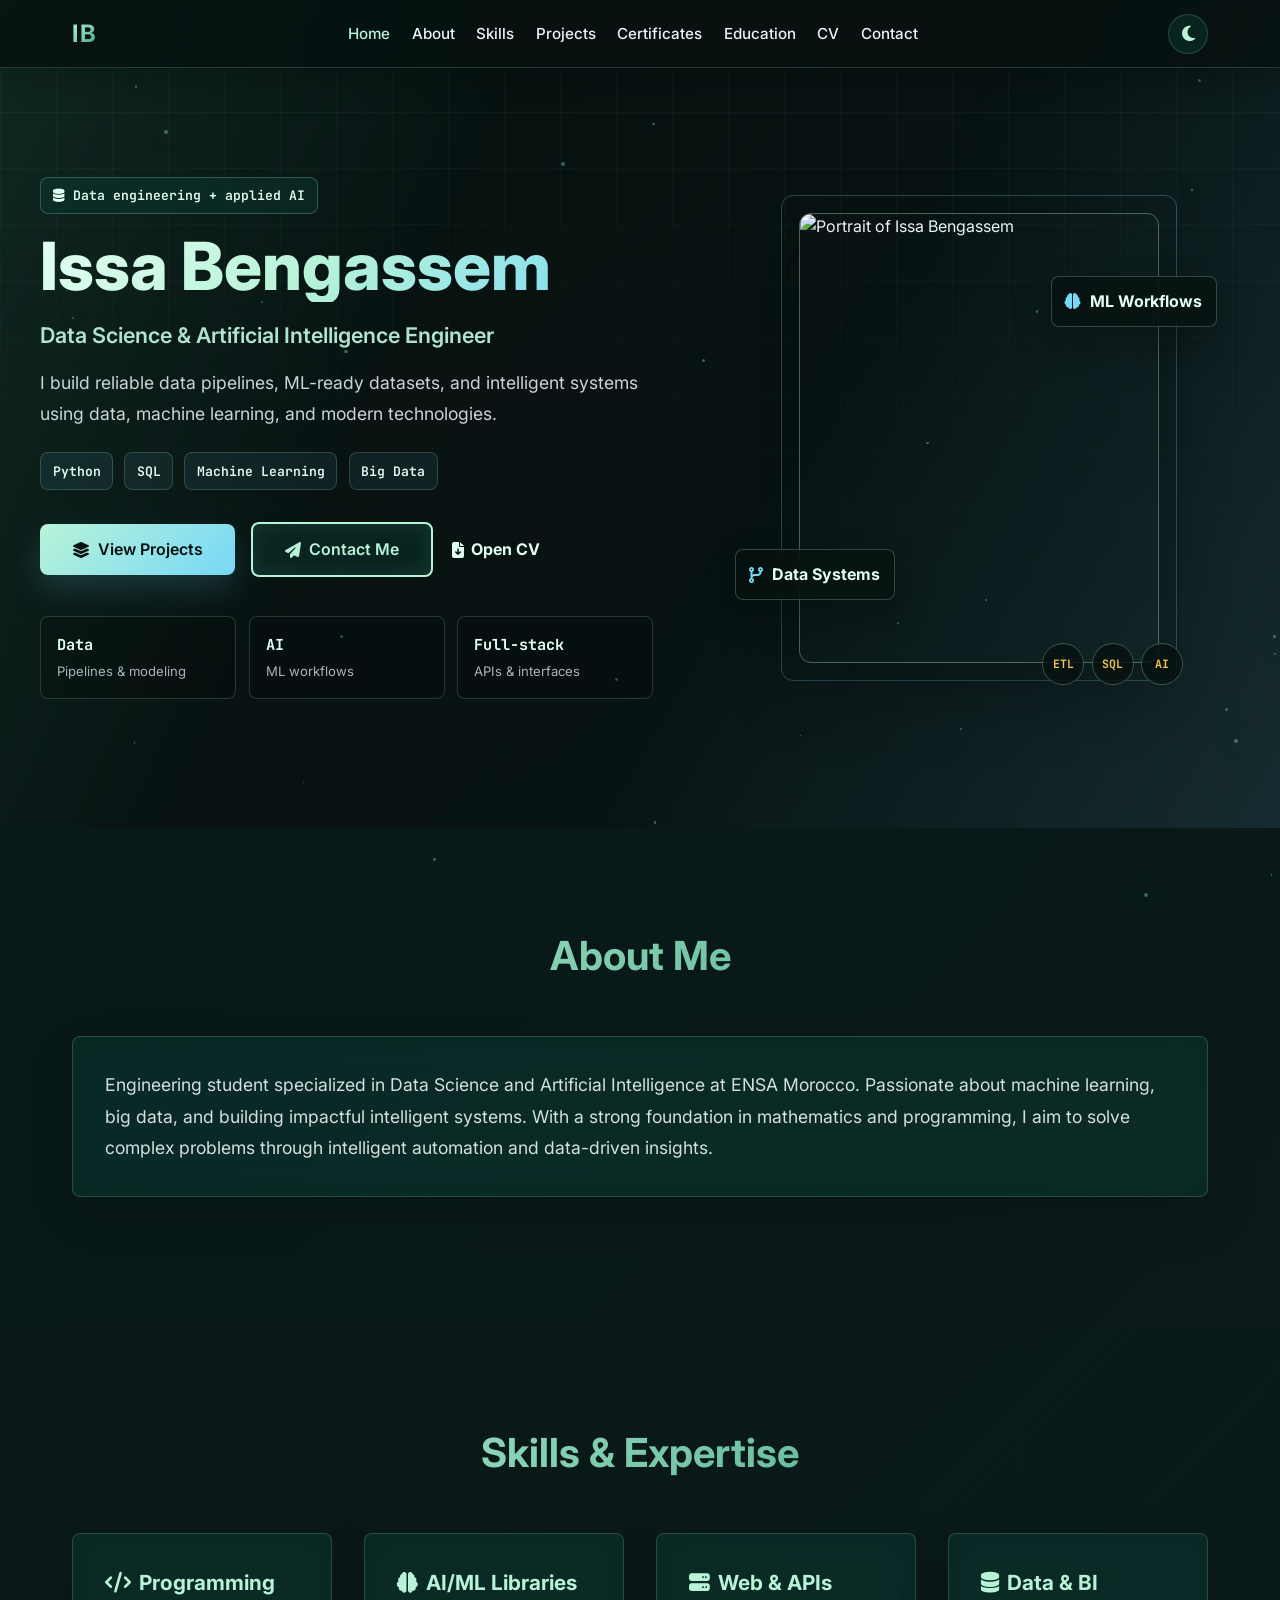
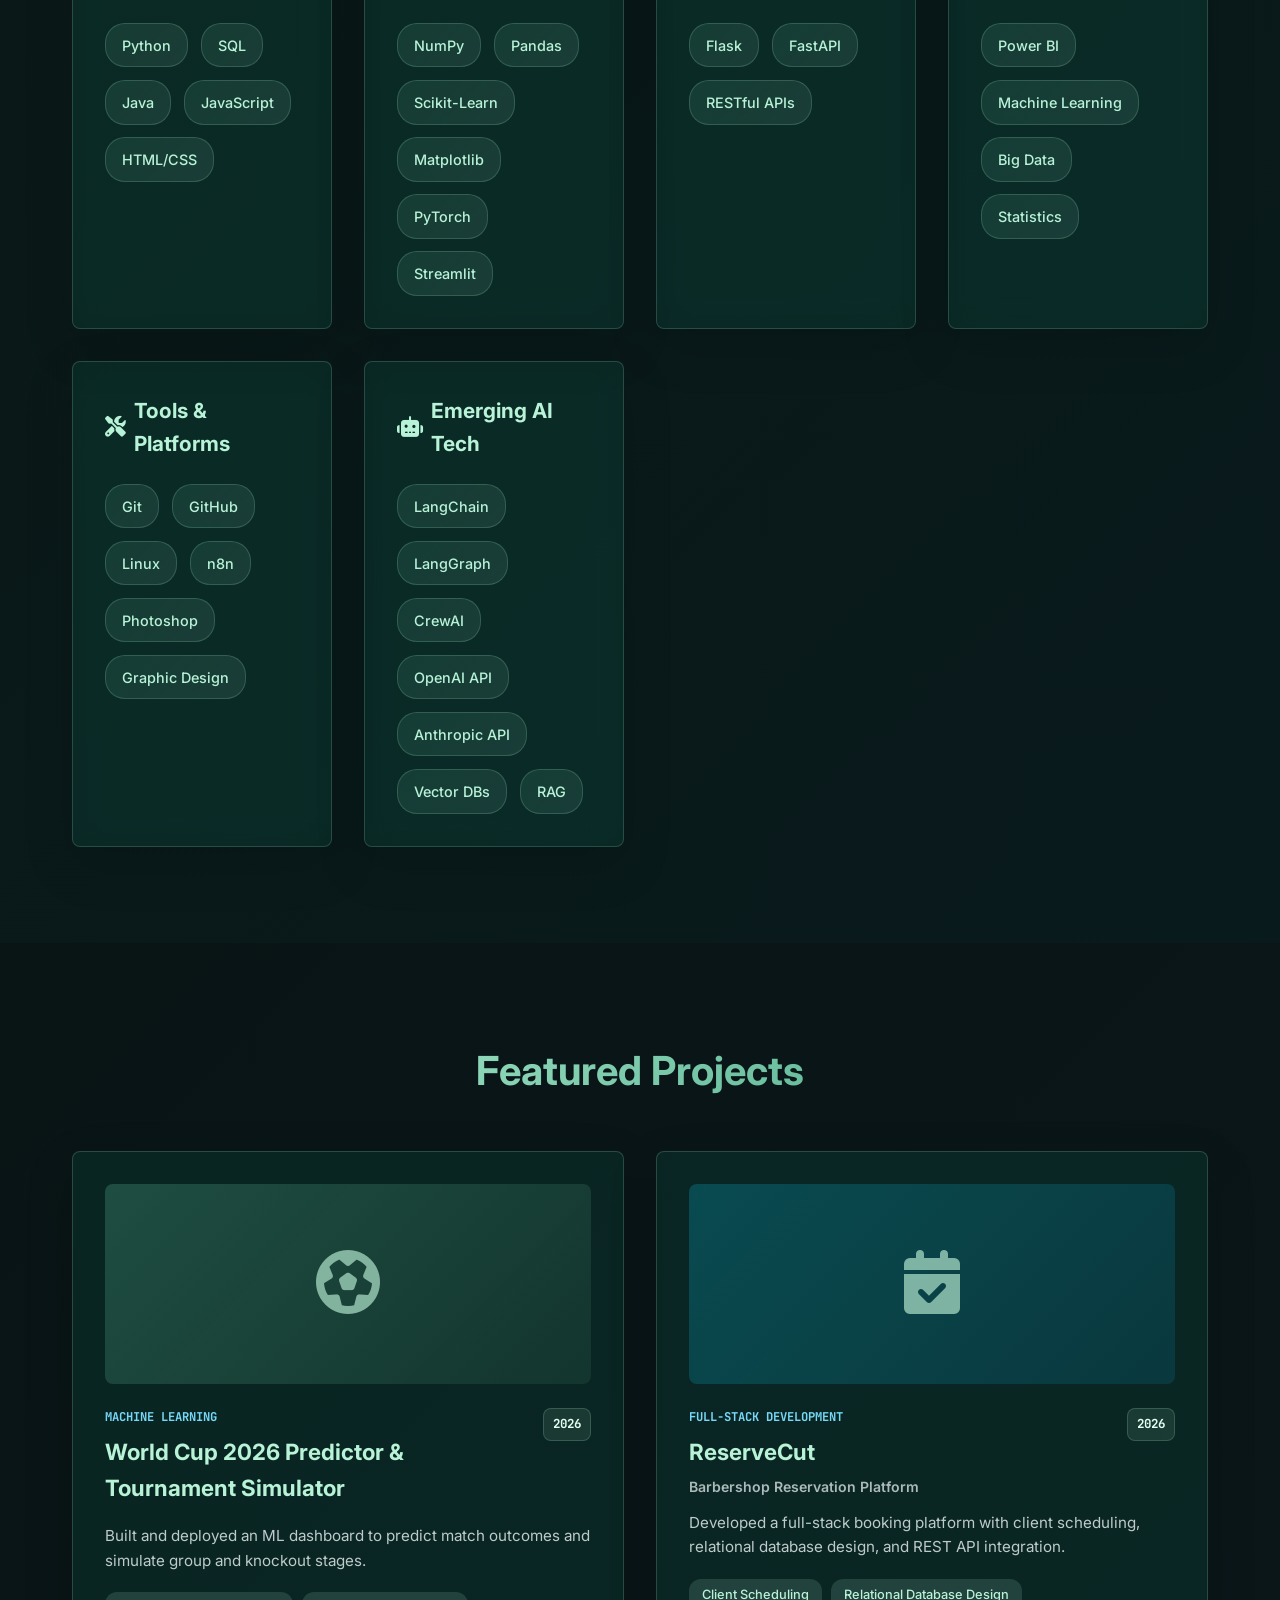
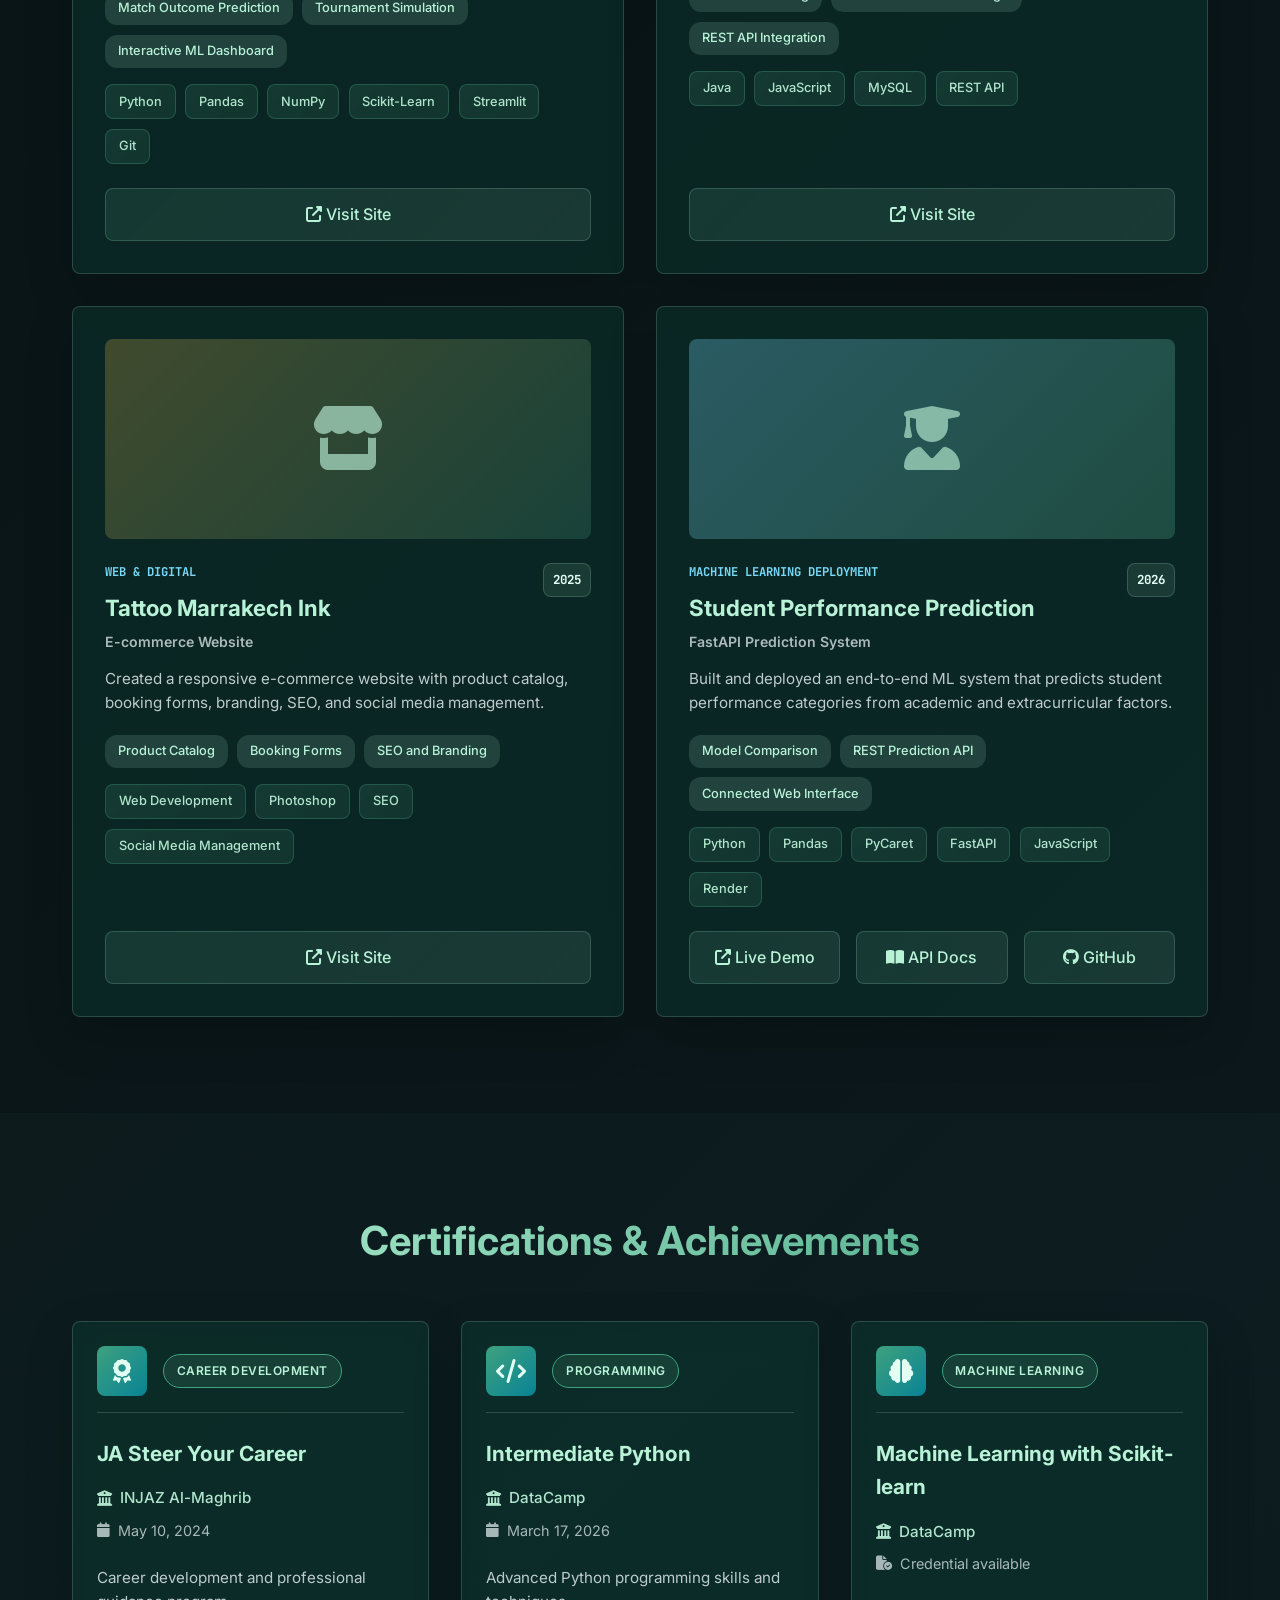
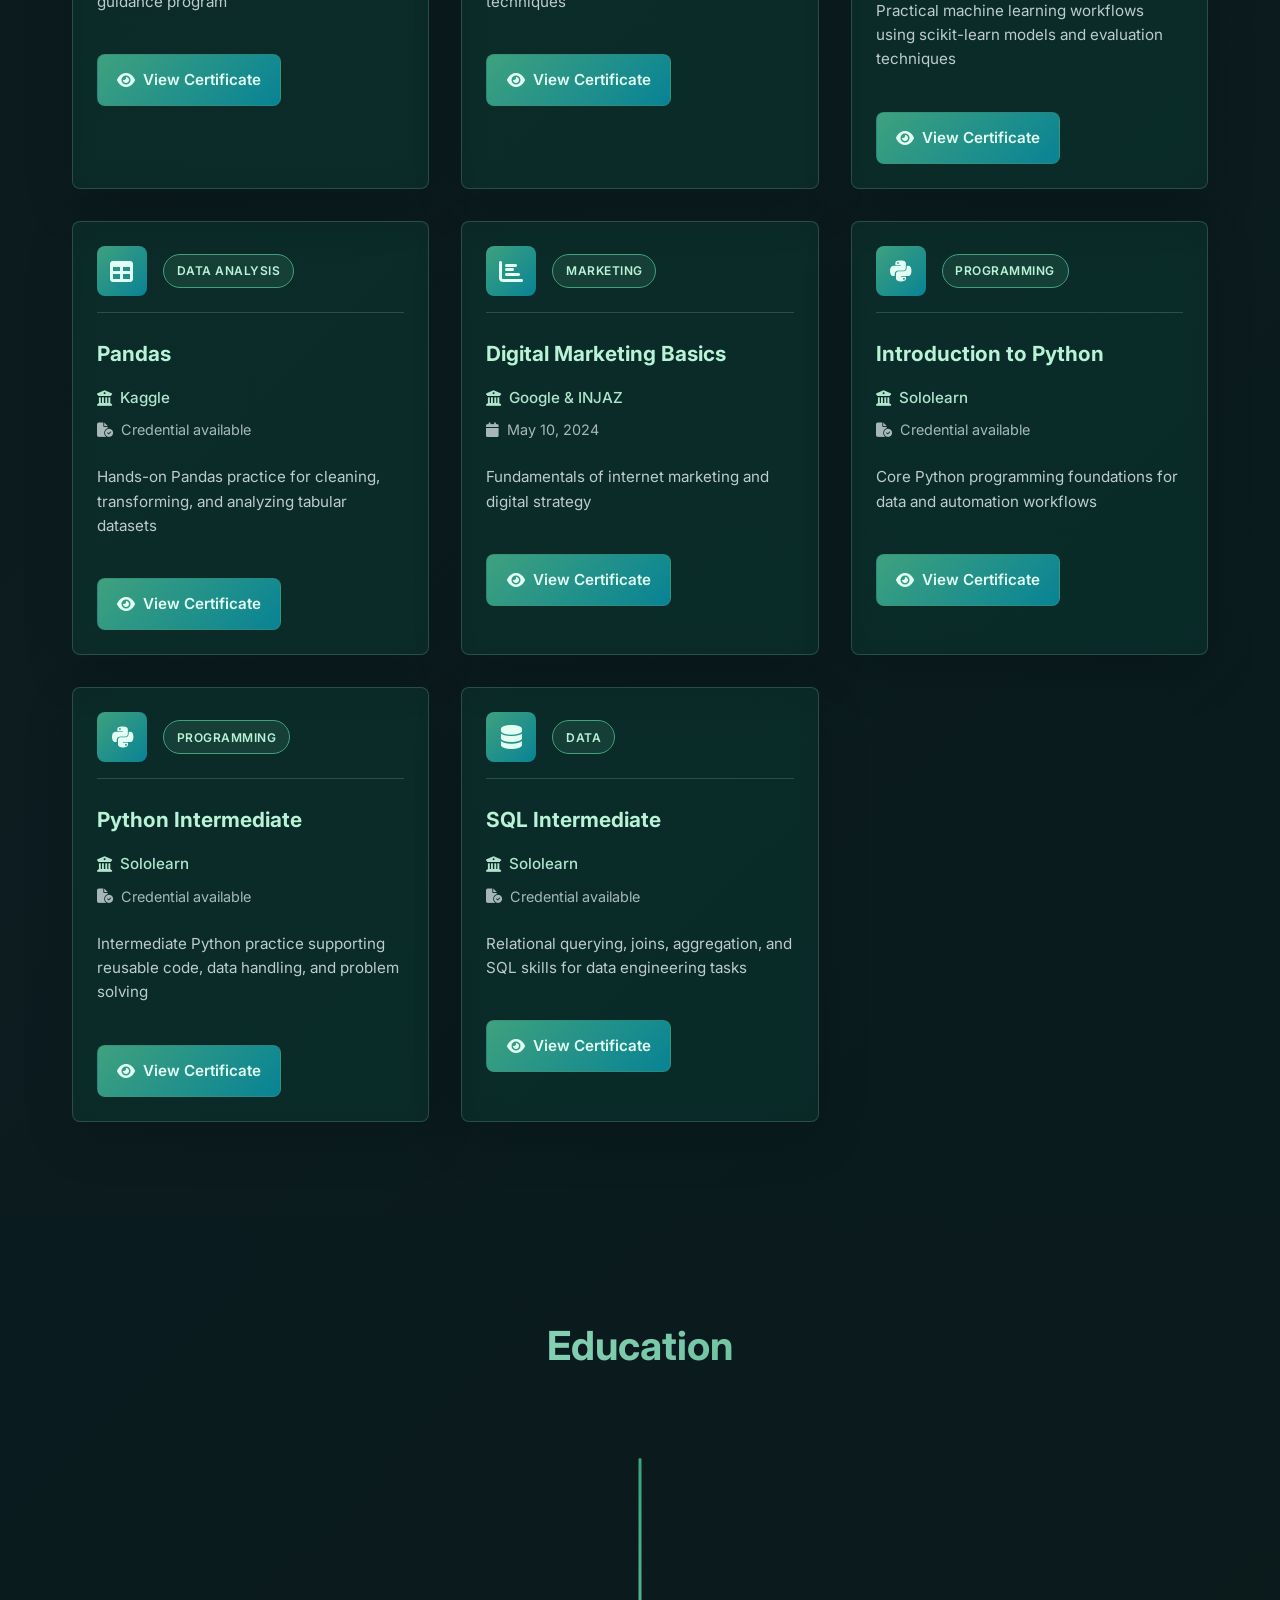
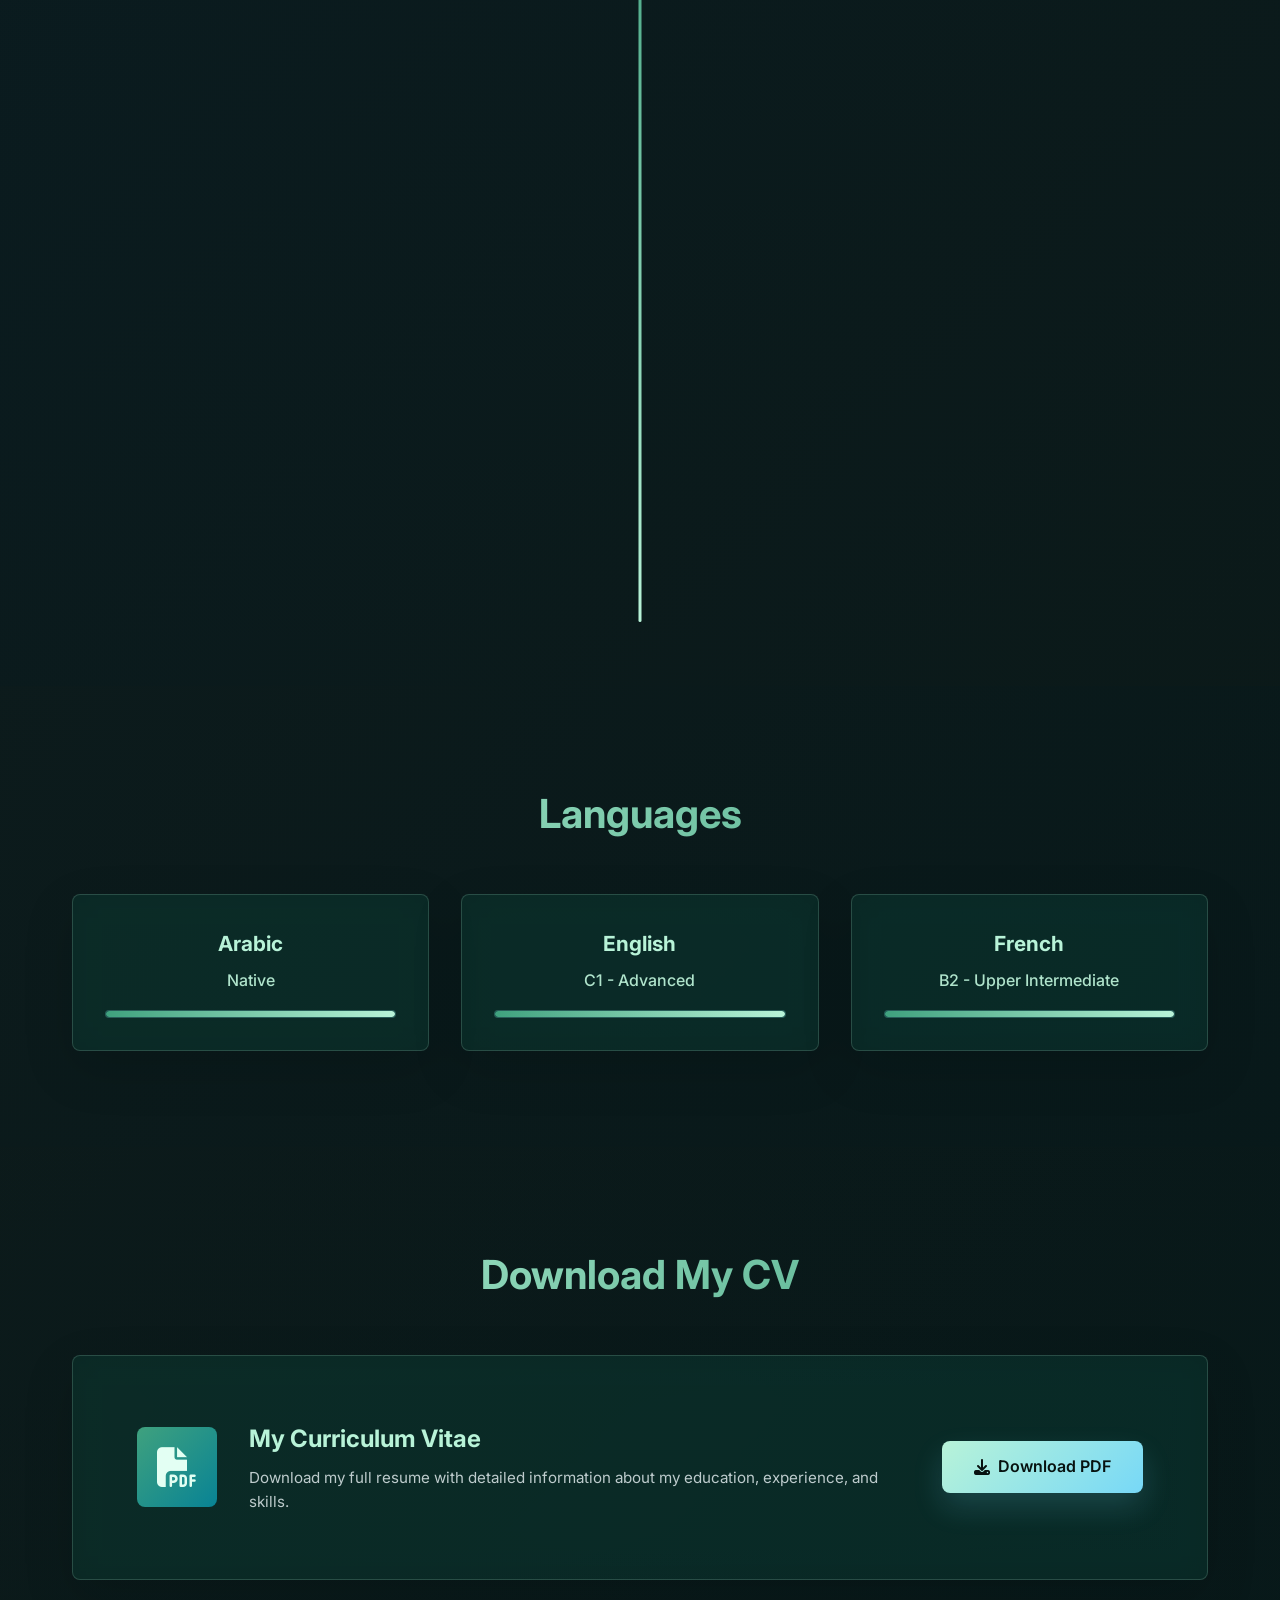
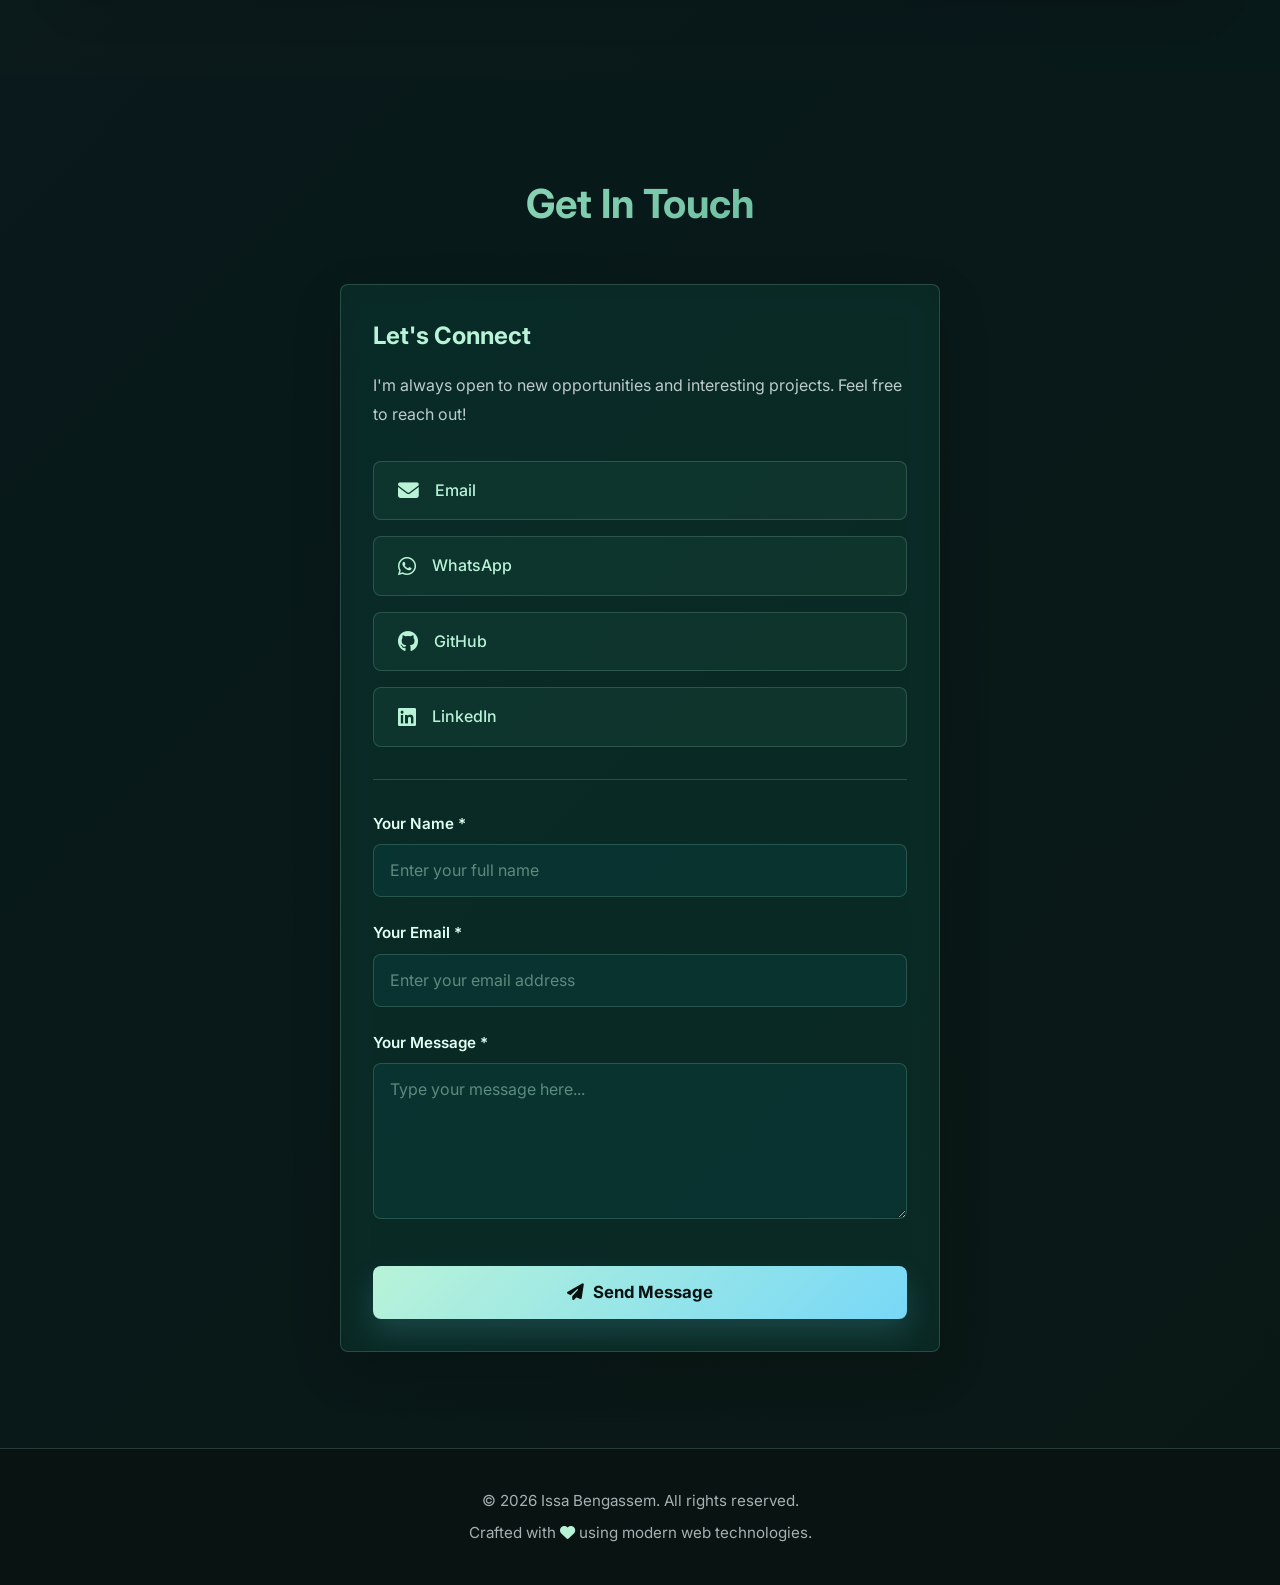
==== commit 847f1527: "Fix CV links and publish updated portfolio" ====
--- a/index.html
+++ b/index.html
@@ -89,7 +89,7 @@
                     <a class="btn btn-glass" href="#contact">
                         <i class="fas fa-paper-plane"></i> Contact Me
                     </a>
-                    <a class="hero-resume-link" href="cv.pdf" onclick="openCertificateModal('cv.pdf', 'My Curriculum Vitae'); return false;">
+                    <a class="hero-resume-link" href="./cv_github_updated.pdf" target="_blank" rel="noopener noreferrer" aria-label="Open my CV in a new tab">
                         <i class="fas fa-file-arrow-down"></i> Open CV
                     </a>
                 </div>
@@ -337,6 +337,50 @@
                         </div>
                     </div>
                 </div>
+
+                <!-- Project Card 4 -->
+                <div id="student-performance-project" class="project-card glass-card">
+                    <div class="project-image project-image-4">
+                        <div class="project-icon">
+                            <i class="fas fa-user-graduate"></i>
+                        </div>
+                    </div>
+                    <div class="project-content">
+                        <div class="project-heading">
+                            <div>
+                                <p class="project-category">Machine Learning Deployment</p>
+                                <h3>Student Performance Prediction</h3>
+                                <p class="project-subtitle">FastAPI Prediction System</p>
+                            </div>
+                            <span class="project-year">2026</span>
+                        </div>
+                        <p>Built and deployed an end-to-end ML system that predicts student performance categories from academic and extracurricular factors.</p>
+                        <div class="project-features">
+                            <span class="feature">Model Comparison</span>
+                            <span class="feature">REST Prediction API</span>
+                            <span class="feature">Connected Web Interface</span>
+                        </div>
+                        <div class="project-tech">
+                            <span class="tech-badge">Python</span>
+                            <span class="tech-badge">Pandas</span>
+                            <span class="tech-badge">PyCaret</span>
+                            <span class="tech-badge">FastAPI</span>
+                            <span class="tech-badge">JavaScript</span>
+                            <span class="tech-badge">Render</span>
+                        </div>
+                        <div class="project-links project-links-3">
+                            <a href="https://student-performance-prediction-2-b0tf.onrender.com/" target="_blank" rel="noopener noreferrer" class="project-link">
+                                <i class="fas fa-external-link-alt"></i> Live Demo
+                            </a>
+                            <a href="https://student-performance-prediction-1-0cud.onrender.com/docs" target="_blank" rel="noopener noreferrer" class="project-link">
+                                <i class="fas fa-book-open"></i> API Docs
+                            </a>
+                            <a href="https://github.com/issabengassem/student_performance_prediction" target="_blank" rel="noopener noreferrer" class="project-link">
+                                <i class="fab fa-github"></i> GitHub
+                            </a>
+                        </div>
+                    </div>
+                </div>
             </div>
         </div>
     </section>
@@ -581,7 +625,7 @@
                         <h3>My Curriculum Vitae</h3>
                         <p>Download my full resume with detailed information about my education, experience, and skills.</p>
                     </div>
-                    <a href="cv.pdf" onclick="openCertificateModal('cv.pdf', 'My Curriculum Vitae'); return false;" class="btn btn-primary">
+                    <a href="./cv_github_updated.pdf" download="Issa_Bengassem_CV.pdf" class="btn btn-primary">
                         <i class="fas fa-download"></i> Download PDF
                     </a>
                 </div>
--- a/styles.css
+++ b/styles.css
@@ -18,17 +18,17 @@
     --color-4: #EBF4F6;
     --text-muted: rgba(235, 244, 246, 0.72);
     --text-soft: rgba(235, 244, 246, 0.86);
-
+    
     /* Glass Effect */
     --glass-bg: rgba(12, 58, 49, 0.48);
     --glass-blur: 18px;
     --glass-border: rgba(184, 243, 216, 0.18);
-
+    
     /* Fonts */
     --font-primary: 'Inter', -apple-system, BlinkMacSystemFont, 'Segoe UI', sans-serif;
     --font-secondary: 'Poppins', sans-serif;
     --font-code: 'JetBrains Mono', monospace;
-
+    
     /* Spacing */
     --spacing-xs: 0.5rem;
     --spacing-sm: 1rem;
@@ -36,23 +36,23 @@
     --spacing-lg: 2rem;
     --spacing-xl: 3rem;
     --spacing-xxl: 4rem;
-
+    
     /* Border Radius */
     --radius-sm: 8px;
     --radius-md: 8px;
     --radius-lg: 12px;
-
+    
     /* Transitions */
     --trans-fast: 150ms cubic-bezier(0.4, 0, 0.2, 1);
     --trans-normal: 300ms cubic-bezier(0.4, 0, 0.2, 1);
     --trans-slow: 500ms cubic-bezier(0.4, 0, 0.2, 1);
-
+    
     /* Shadows */
     --shadow-sm: 0 2px 8px rgba(0, 0, 0, 0.3);
     --shadow-md: 0 8px 24px rgba(0, 0, 0, 0.4);
     --shadow-lg: 0 16px 40px rgba(0, 0, 0, 0.5);
     --glow: 0 18px 50px rgba(5, 10, 10, 0.24), 0 0 28px rgba(119, 216, 247, 0.08);
-
+    
     /* Mobile-First Responsive Variables */
     --max-content-width: 1200px;
     --touch-target-min: 44px;
@@ -808,7 +808,7 @@
 
 .projects-grid {
     display: grid;
-    grid-template-columns: repeat(auto-fit, minmax(320px, 1fr));
+    grid-template-columns: repeat(2, minmax(0, 1fr));
     gap: 2rem;
 }
 
@@ -843,6 +843,10 @@
 
 .project-image-3 {
     background: linear-gradient(135deg, rgba(242, 193, 78, 0.24) 0%, rgba(64, 138, 113, 0.28) 100%);
+}
+
+.project-image-4 {
+    background: linear-gradient(135deg, rgba(119, 216, 247, 0.3) 0%, rgba(64, 138, 113, 0.38) 100%);
 }
 
 .project-icon {
@@ -966,6 +970,11 @@
     display: flex;
     gap: 1rem;
     margin-top: auto;
+}
+
+.project-links-3 {
+    display: grid;
+    grid-template-columns: repeat(3, minmax(0, 1fr));
 }
 
 .project-link {
@@ -1306,16 +1315,20 @@
         text-align: center;
         gap: 1.5rem;
     }
-
+    
     .cv-icon {
         width: 60px;
         height: 60px;
         font-size: 2rem;
     }
-
+    
     .cv-card .btn {
         width: 100%;
         justify-content: center;
+    }
+
+    .project-links-3 {
+        grid-template-columns: 1fr;
     }
 }
 
@@ -1551,32 +1564,32 @@
     .certificate-modal {
         padding: 1rem;
     }
-
+    
     .modal-content {
         max-height: 95vh;
     }
-
+    
     .modal-header {
         flex-direction: column;
         align-items: flex-start;
         gap: 1rem;
     }
-
+    
     .modal-close {
         position: absolute;
         top: 1rem;
         right: 1rem;
     }
-
+    
     .modal-body {
         min-height: 300px;
     }
-
+    
     .modal-body embed,
     .certificate-image {
         height: 400px !important;
     }
-
+    
     .modal-footer {
         justify-content: center;
     }
@@ -2129,6 +2142,62 @@
     border-color: rgba(12, 58, 49, 0.16);
 }
 
+[data-theme="light"] .btn-glass {
+    background: rgba(255, 255, 255, 0.72);
+    border-color: rgba(63, 161, 126, 0.72);
+    color: #0c3a31;
+    box-shadow: inset 0 0 20px rgba(64, 138, 113, 0.08);
+}
+
+[data-theme="light"] .btn-glass:hover {
+    background: rgba(64, 138, 113, 0.1);
+    color: #06352d;
+    box-shadow: 0 14px 28px rgba(12, 58, 49, 0.12);
+}
+
+[data-theme="light"] .feature,
+[data-theme="light"] .tech-badge,
+[data-theme="light"] .project-link,
+[data-theme="light"] .certificate-badge {
+    background: rgba(64, 138, 113, 0.12);
+    border-color: rgba(12, 58, 49, 0.22);
+    color: #0c3a31;
+}
+
+[data-theme="light"] .feature {
+    border: 1px solid rgba(12, 58, 49, 0.18);
+    font-weight: 700;
+}
+
+[data-theme="light"] .tech-badge {
+    background: rgba(64, 138, 113, 0.16);
+    border-color: rgba(12, 58, 49, 0.28);
+    color: #164f42;
+}
+
+[data-theme="light"] .project-link {
+    background: rgba(255, 255, 255, 0.74);
+    color: #0c3a31;
+    font-weight: 700;
+}
+
+[data-theme="light"] .project-link:hover {
+    background: rgba(64, 138, 113, 0.12);
+    color: #06352d;
+    box-shadow: 0 12px 26px rgba(12, 58, 49, 0.12);
+}
+
+[data-theme="light"] .certificate-download {
+    background: linear-gradient(135deg, rgba(184, 243, 216, 0.9), rgba(119, 216, 247, 0.78));
+    border-color: rgba(12, 58, 49, 0.16);
+    color: #03100e;
+    font-weight: 700;
+}
+
+[data-theme="light"] .certificate-download:hover {
+    box-shadow: 0 12px 28px rgba(12, 58, 49, 0.12);
+}
+
 [data-theme="light"] .hero::before {
     background:
         linear-gradient(115deg, rgba(63, 161, 126, 0.12), transparent 38%),
@@ -2165,6 +2234,10 @@
 [data-theme="light"] .hero-orbit span {
     background: rgba(255, 255, 255, 0.82);
     border-color: rgba(12, 58, 49, 0.16);
+    color: #0c3a31;
+}
+
+[data-theme="light"] .signal-value {
     color: #0c3a31;
 }
 
@@ -2835,13 +2908,13 @@
     button {
         -webkit-user-select: none;
     }
-
+    
     .navbar {
         padding-left: calc(0.85rem + env(safe-area-inset-left));
         padding-right: calc(0.85rem + env(safe-area-inset-right));
         padding-top: calc(0.85rem + env(safe-area-inset-top));
     }
-
+    
     .footer {
         padding-bottom: calc(2rem + env(safe-area-inset-bottom));
     }
